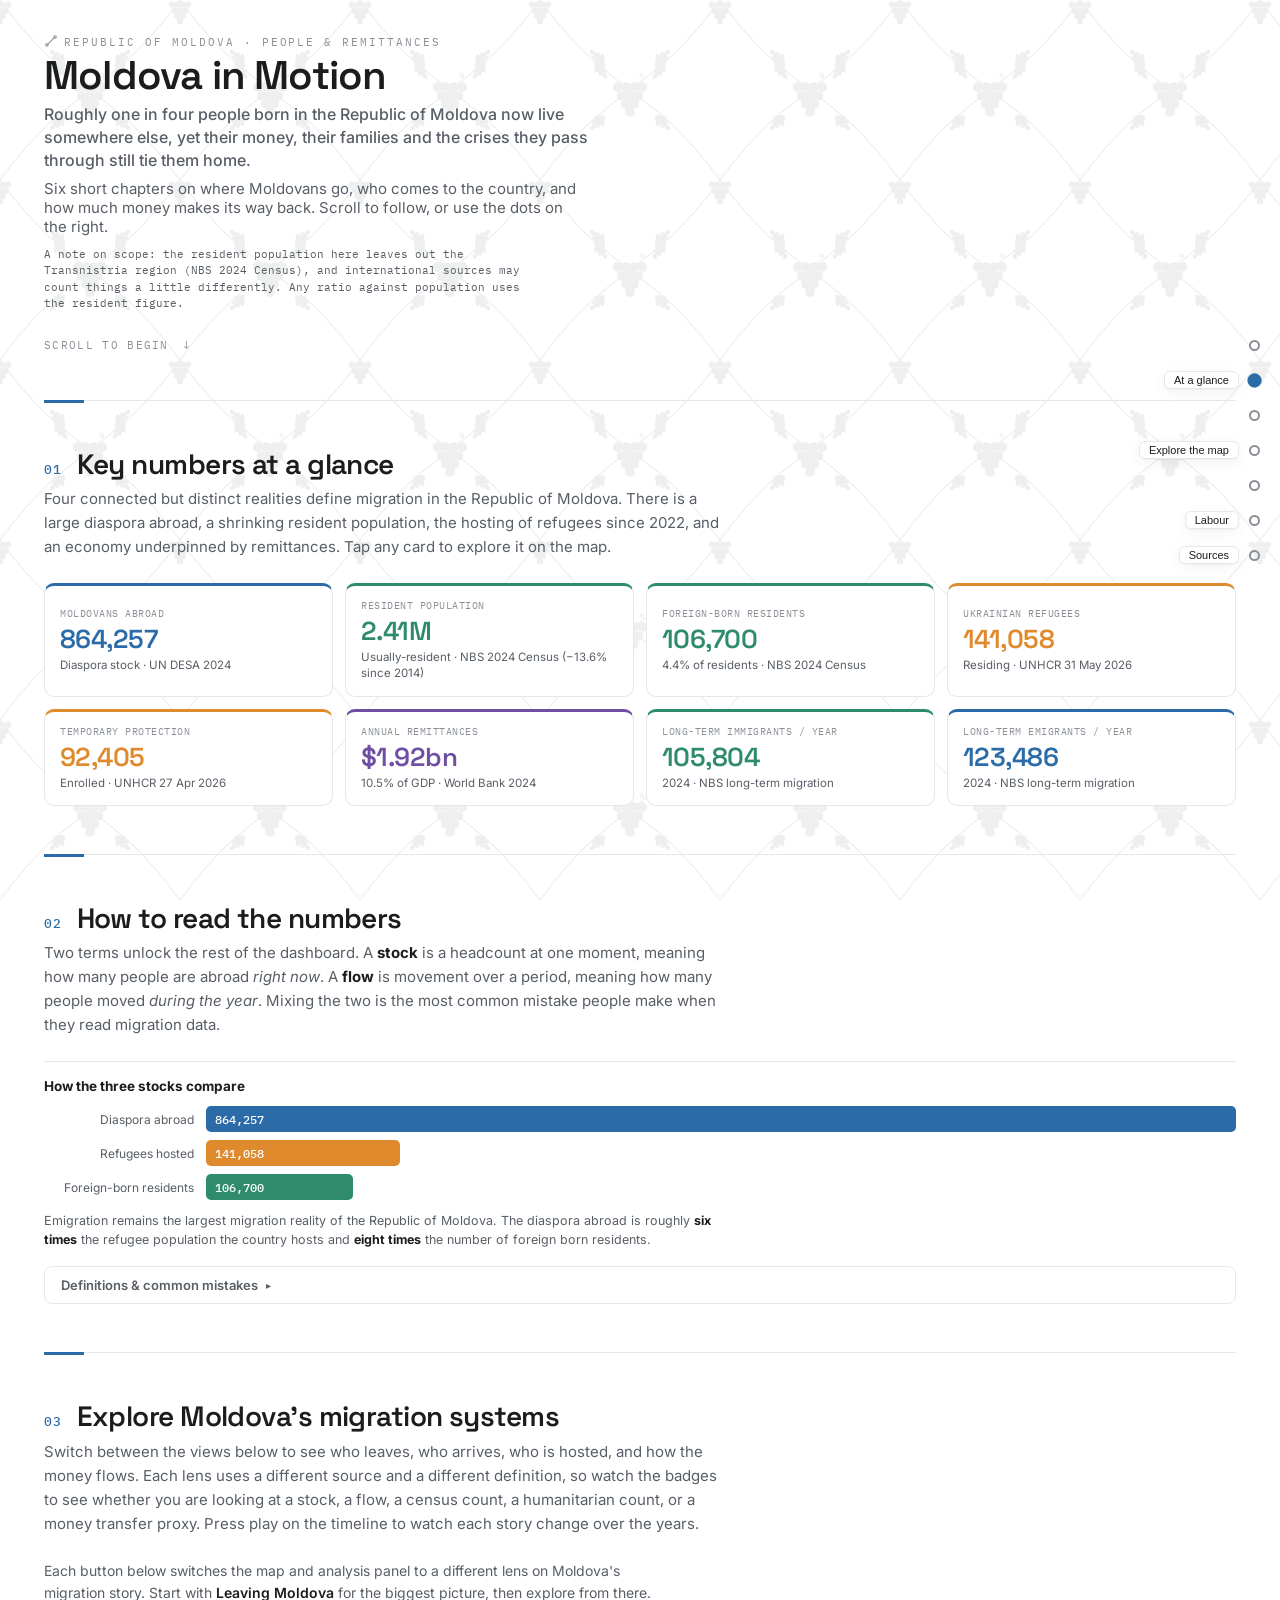
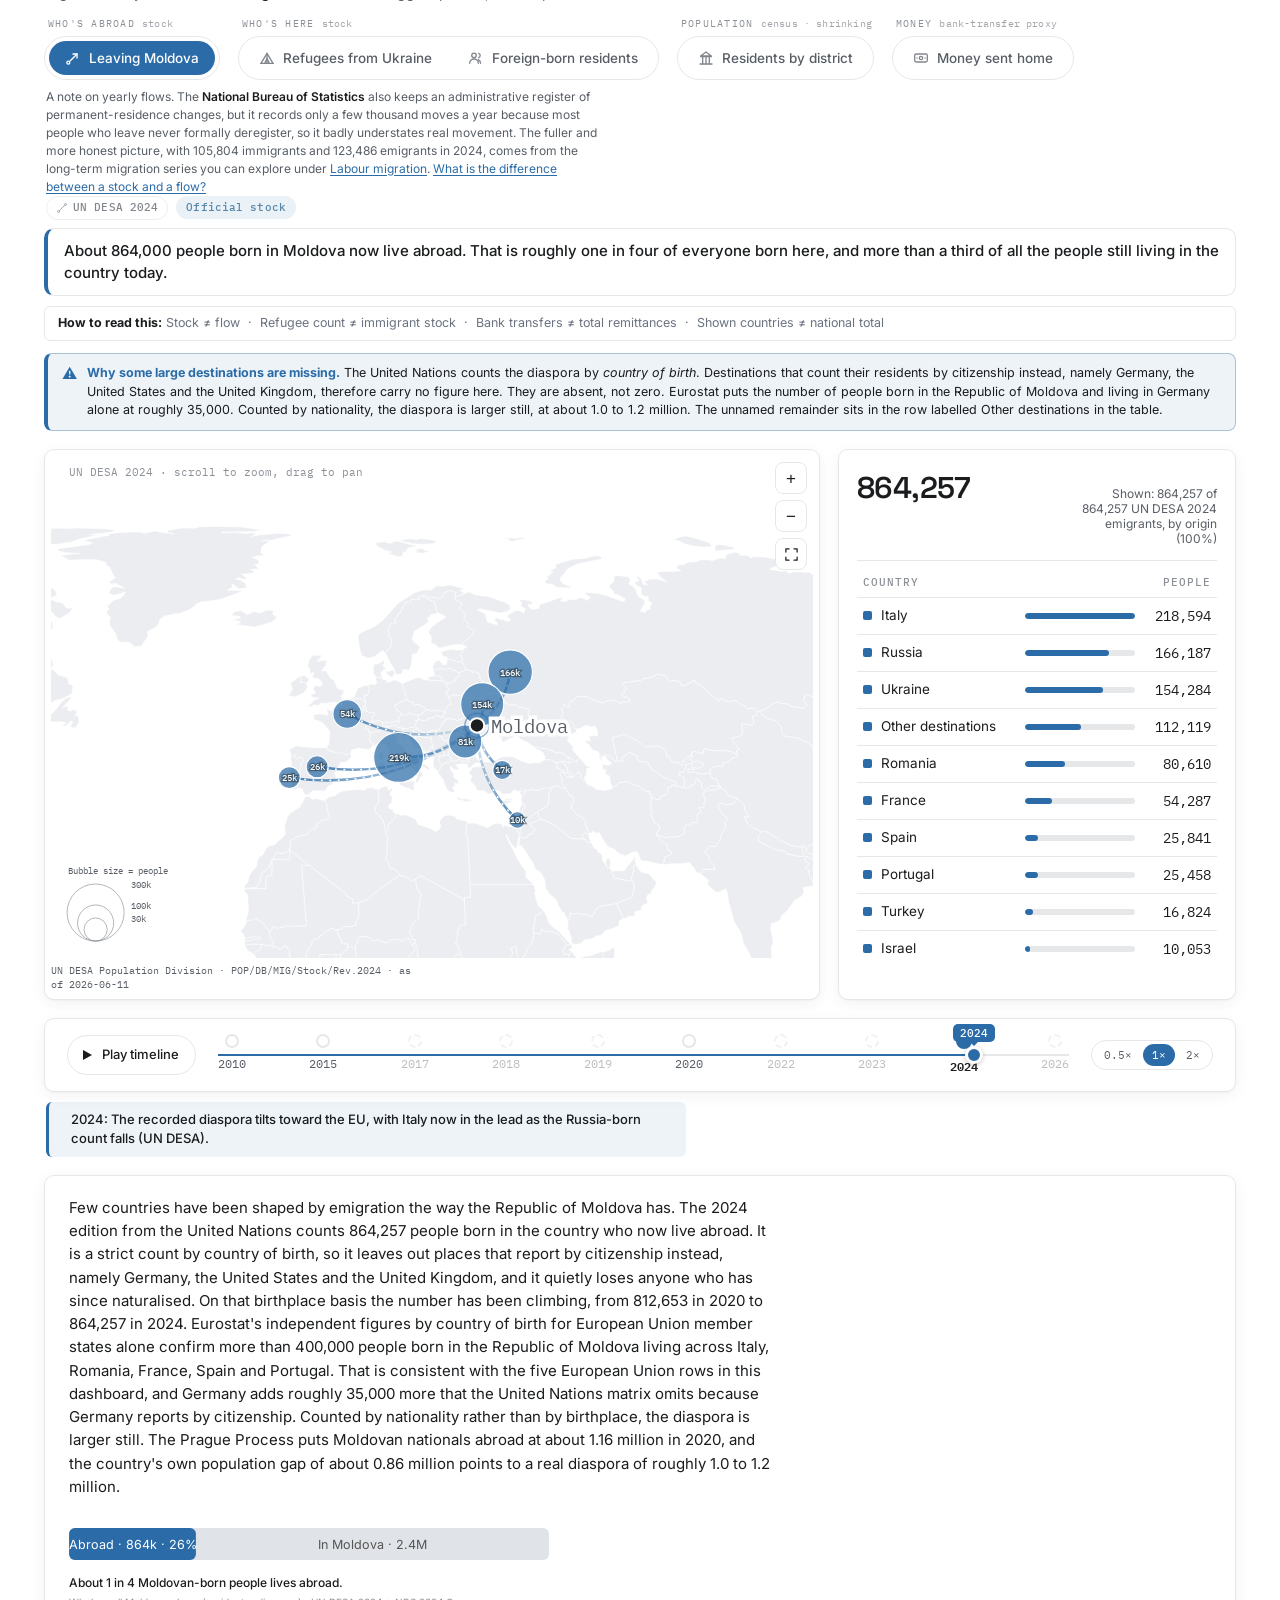
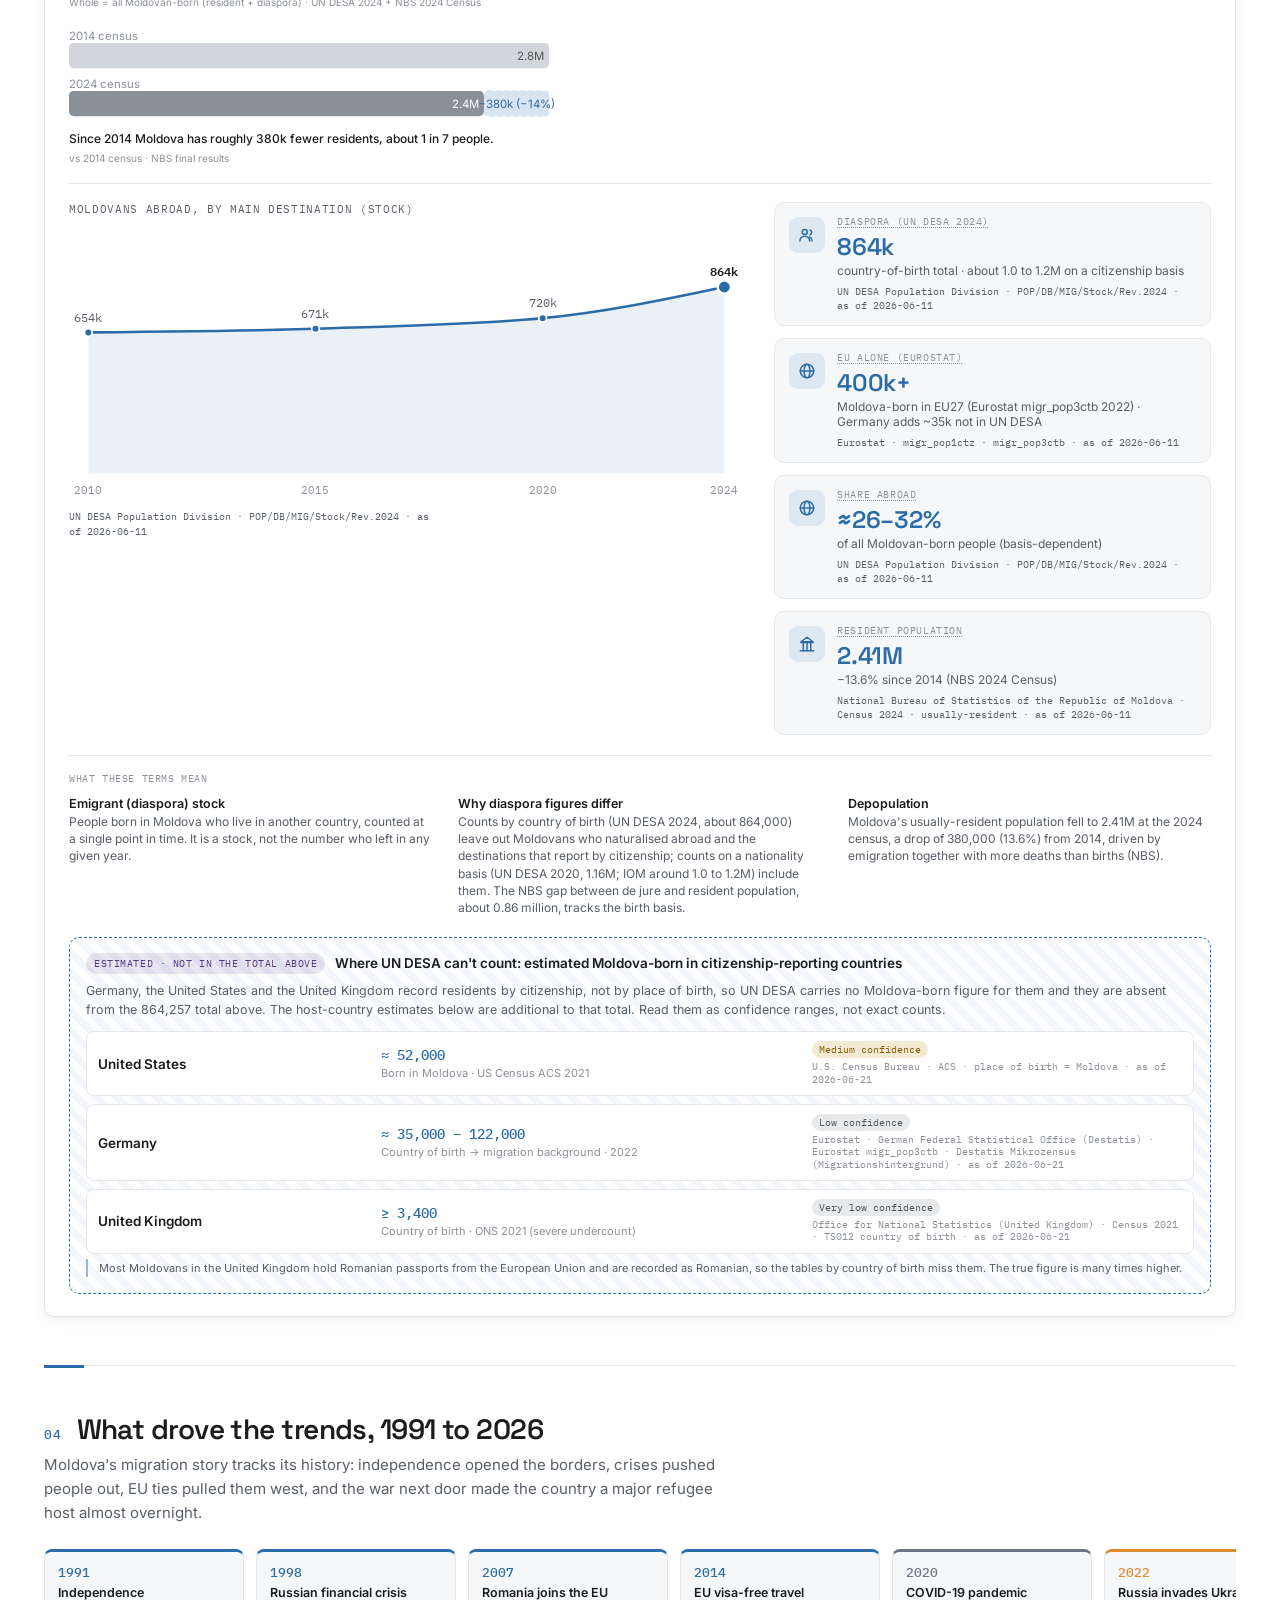
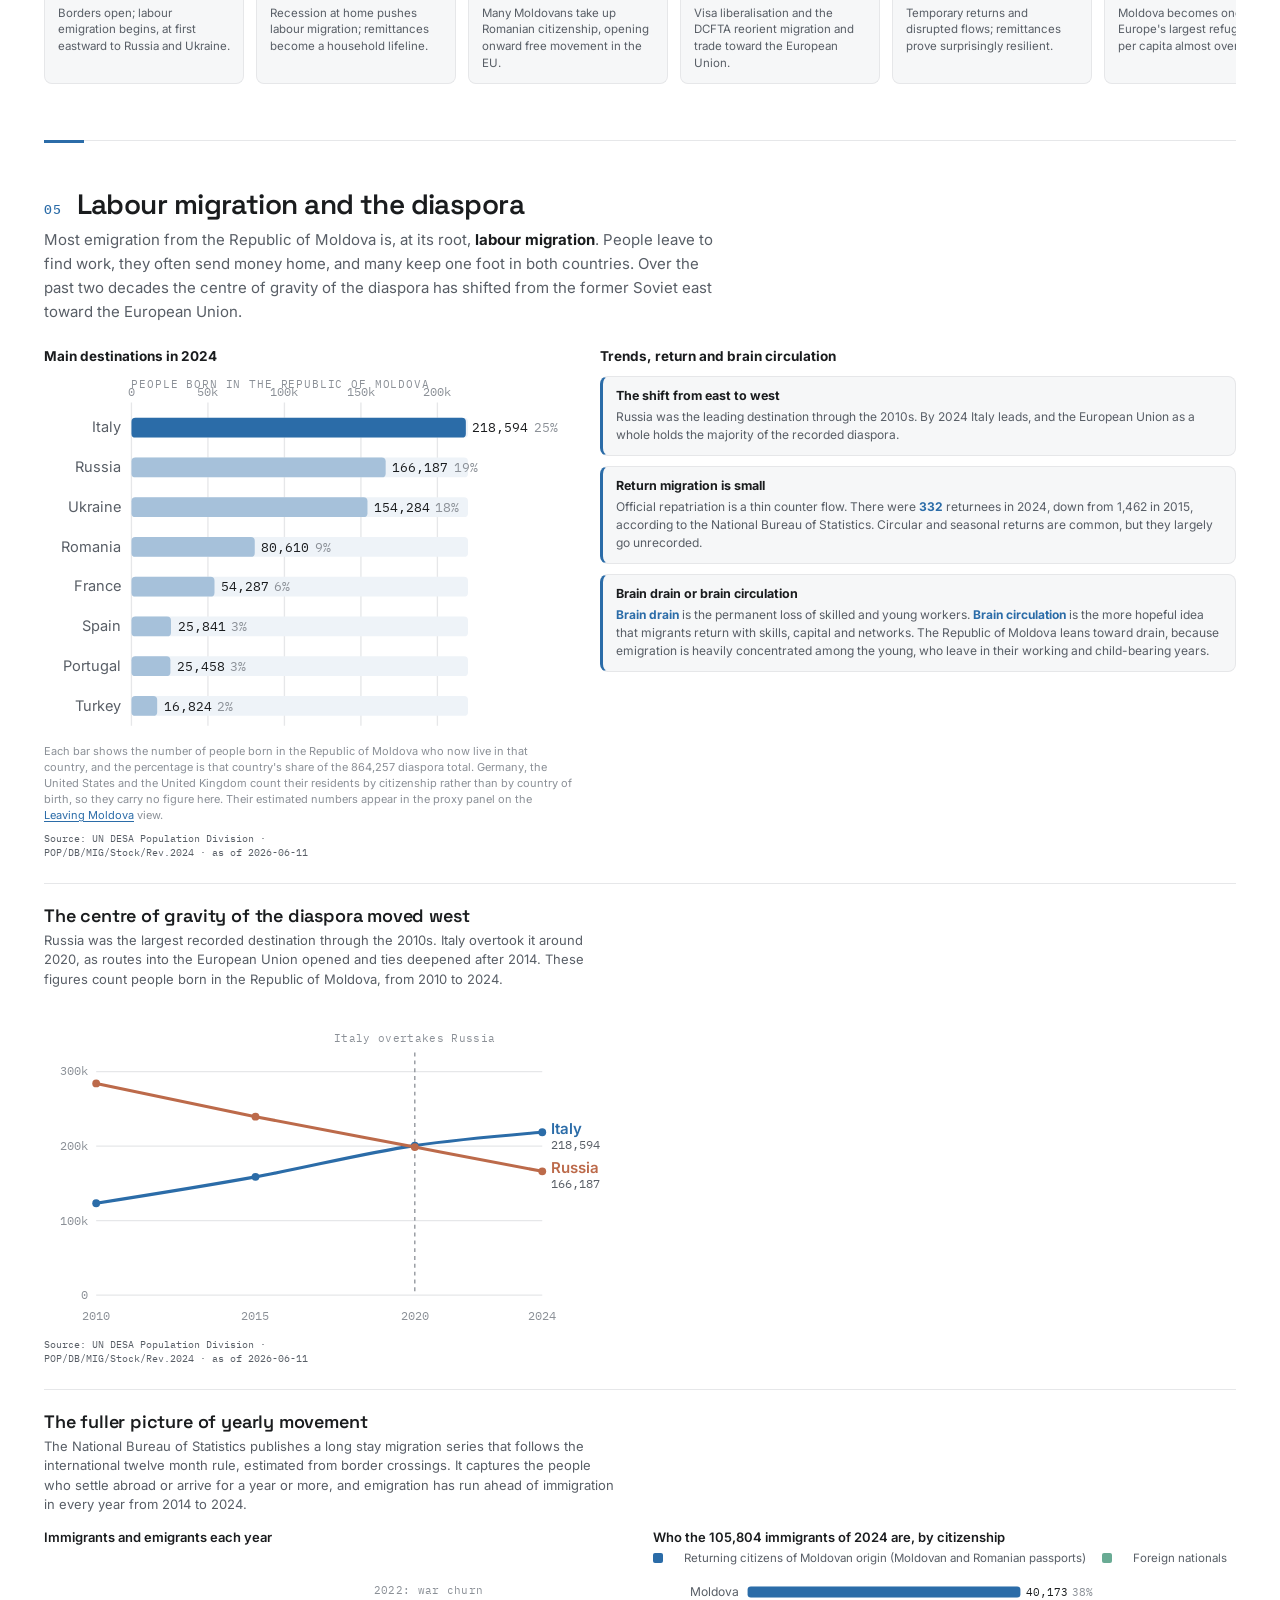
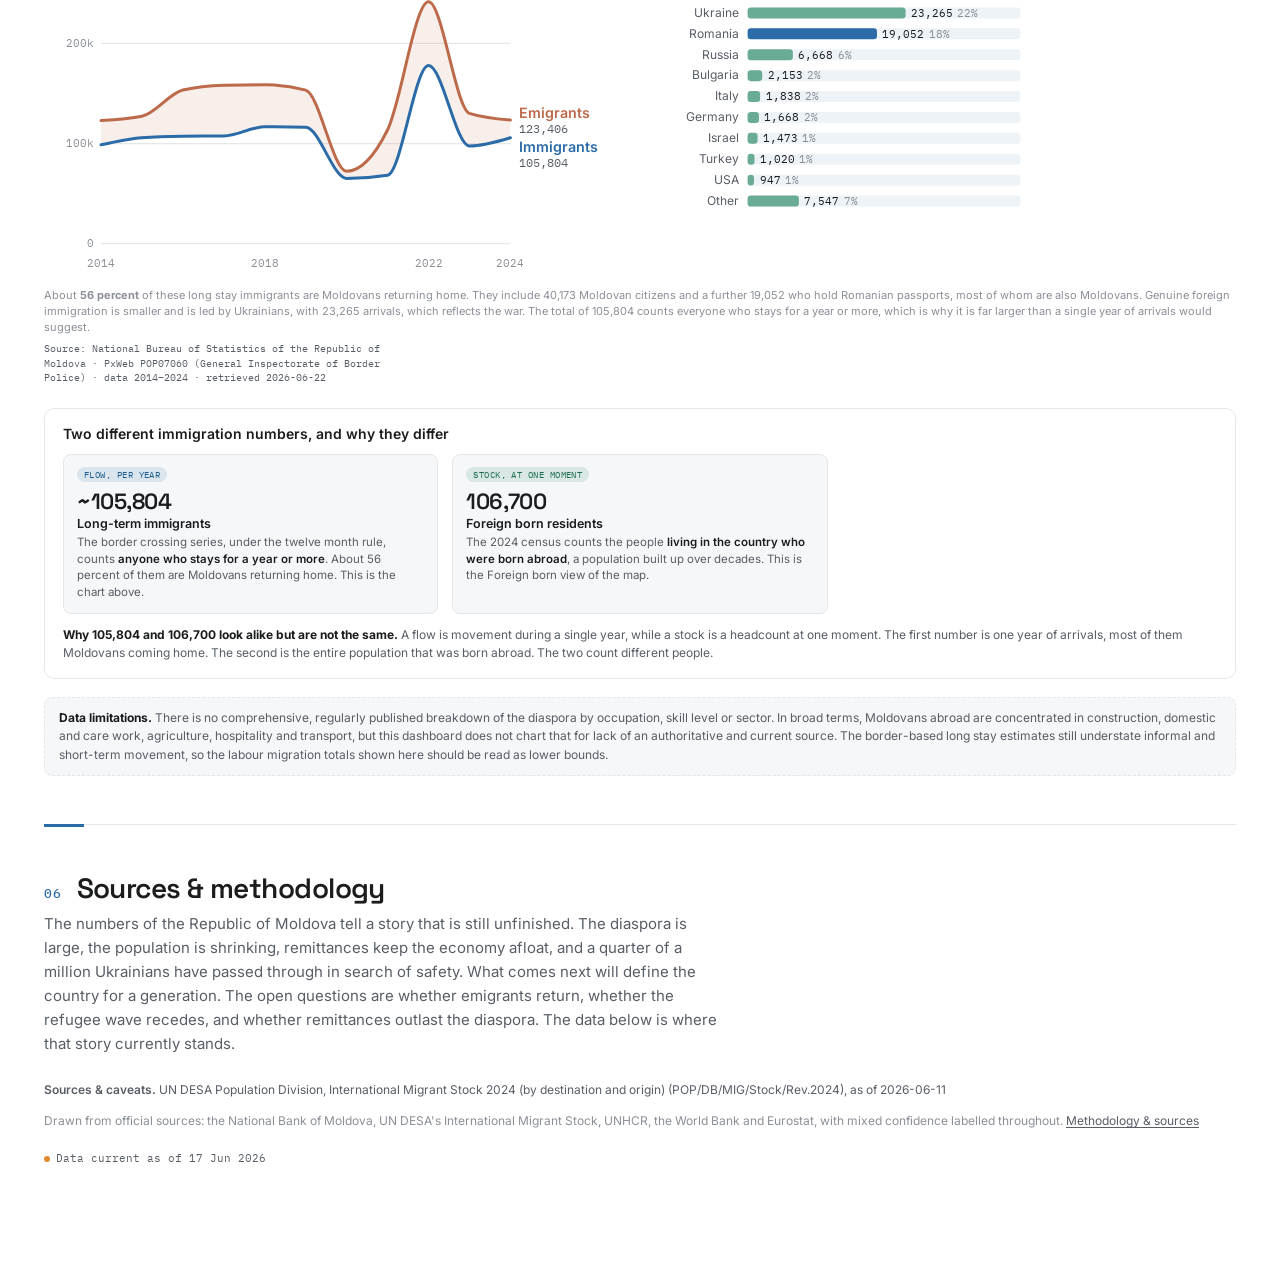
==== index.html @ 9c8f364e "Enlarge grapevine covor grape clusters further Bump berry size and spacing so the grape bunches read" ====
<!DOCTYPE html>
<html lang="en">
<head>
  <meta charset="UTF-8" />
  <meta name="viewport" content="width=device-width, initial-scale=1.0" />
  <title>Moldova in Motion: migration and remittances</title>

  <!-- Open Graph / LinkedIn preview -->
  <meta property="og:type"        content="website" />
  <meta property="og:title"       content="Moldova in Motion: migration and remittances" />
  <meta property="og:description" content="One in four people born in Moldova now live abroad. Six short data chapters on where Moldovans go, who arrives, and how much money flows back home." />
  <meta property="og:url"         content="https://esaritas.github.io/-moldova-migration-dashboard/" />
  <meta property="og:image"       content="https://esaritas.github.io/-moldova-migration-dashboard/og-preview.png" />
  <meta property="og:image:width"  content="1200" />
  <meta property="og:image:height" content="630" />
  <meta name="twitter:card"       content="summary_large_image" />

  <!-- Fonts (degrade gracefully to system fonts if offline) -->
  <link rel="preconnect" href="https://fonts.googleapis.com" />
  <link rel="preconnect" href="https://fonts.gstatic.com" crossorigin />
  <link href="https://fonts.googleapis.com/css2?family=Space+Grotesk:wght@400;500;600&family=Inter:wght@400;500;600&family=IBM+Plex+Mono:wght@400;500&display=swap" rel="stylesheet" />

  <link rel="stylesheet" href="styles.css?v=20260623k" />
</head>
<body>

  <!-- Moldovan carpet (covor / scoarta) motif used as a faint, seamless
       background watermark. A grapevine design, a nod to Moldova's old wine
       country: hanging grape clusters (struguri), lobed vine leaves and curling
       tendrils on a vine lattice. A central cluster sits among leaves, joined by
       curving stems to clusters at the tile corners, so the vine repeats cleanly. -->
  <svg width="0" height="0" style="position:absolute" aria-hidden="true" focusable="false">
    <defs>
      <!-- a bunch of grapes, hanging from the stem point at the origin -->
      <g id="cv-grapes" fill="currentColor" stroke="none">
        <circle cx="-12.4" cy="7"  r="4.8"/><circle cx="-4.1" cy="7"  r="4.8"/>
        <circle cx="4.1"   cy="7"  r="4.8"/><circle cx="12.4"  cy="7"  r="4.8"/>
        <circle cx="-8.3"  cy="16" r="4.8"/><circle cx="0"     cy="16" r="4.8"/>
        <circle cx="8.3"   cy="16" r="4.8"/>
        <circle cx="-4.1"  cy="24" r="4.8"/><circle cx="4.1"   cy="24" r="4.8"/>
        <circle cx="0"     cy="32" r="4.8"/>
      </g>
      <!-- a lobed, serrated grape leaf, tip pointing up, base at the origin -->
      <path id="cv-vleaf" fill="currentColor" stroke="none"
            d="M0 0 L2.5 -3 L1.5 -6 L5 -7 L3.5 -11 L7 -12 L4.5 -16 L2 -19 L0 -21
               L-2 -19 L-4.5 -16 L-7 -12 L-3.5 -11 L-5 -7 L-1.5 -6 L-2.5 -3 Z"/>
      <!-- a small curling tendril (carcel) -->
      <path id="cv-tendril" fill="none" stroke="currentColor" stroke-width="1.1"
            stroke-linecap="round" d="M0 0 C 4 -1 5 3 1.8 3.4 C -0.6 3.7 -0.4 1 1.4 1"/>
      <pattern id="covor" width="180" height="180" patternUnits="userSpaceOnUse">
        <!-- vine stems linking the central cluster to the corner clusters -->
        <g fill="none" stroke="currentColor" stroke-width="1.2" stroke-linecap="round">
          <path d="M90 90 C 64 70 38 52 0 0   M90 90 C 116 70 142 52 180 0
                   M90 90 C 64 110 38 128 0 180   M90 90 C 116 110 142 128 180 180"/>
        </g>
        <!-- vine leaves along the four stems (kept inside the tile) -->
        <use href="#cv-vleaf" transform="translate(50 50) rotate(135)"/>
        <use href="#cv-vleaf" transform="translate(130 50) rotate(225)"/>
        <use href="#cv-vleaf" transform="translate(50 130) rotate(45)"/>
        <use href="#cv-vleaf" transform="translate(130 130) rotate(315)"/>
        <!-- central cluster flanked by two leaves, with a tendril -->
        <use href="#cv-vleaf" transform="translate(67 79) rotate(-34)"/>
        <use href="#cv-vleaf" transform="translate(113 79) rotate(34)"/>
        <use href="#cv-tendril" transform="translate(100 74)"/>
        <use href="#cv-grapes" transform="translate(90 80)"/>
        <!-- grape clusters at the corners (reconstructed across four tiles) -->
        <use href="#cv-grapes" transform="translate(0 0) scale(0.66)"/>
        <use href="#cv-grapes" transform="translate(180 0) scale(0.66)"/>
        <use href="#cv-grapes" transform="translate(0 180) scale(0.66)"/>
        <use href="#cv-grapes" transform="translate(180 180) scale(0.66)"/>
      </pattern>
    </defs>
  </svg>

  <!-- Faint full-page Moldovan-carpet watermark behind all content. -->
  <div class="bg-watermark" aria-hidden="true">
    <svg width="100%" height="100%" preserveAspectRatio="xMidYMid slice" focusable="false">
      <rect width="100%" height="100%" fill="url(#covor)"/>
    </svg>
  </div>

  <!-- Scroll progress + chapter navigation (built/driven by app.js) -->
  <div class="story-progress" aria-hidden="true"><span id="storyProgressBar"></span></div>
  <nav class="story-nav" id="storyNav" aria-label="Jump to a chapter"><!-- built by app.js --></nav>

  <div class="wrap">

    <!-- ===================== INTRO ===================== -->
    <section class="chapter chapter-intro-sec" id="ch-intro" data-nav="Intro">
      <header class="hero reveal">
        <p class="eyebrow"><span class="eyebrow-ico"></span>Republic of Moldova &middot; people &amp; remittances</p>
        <h1>Moldova in Motion</h1>
        <p class="story-subhead">Roughly one in four people born in the Republic of Moldova now live somewhere else, yet their money, their families and the crises they pass through still tie them home.</p>
        <p class="lede">Six short chapters on where Moldovans go, who comes to the country, and how much money makes its way back. Scroll to follow, or use the dots on the right.</p>
        <p class="scope-note" id="scopeNote"></p>
      </header>

      <p class="scroll-cue reveal" aria-hidden="true">Scroll to begin <span class="scroll-cue-arrow">&darr;</span></p>
    </section>

    <!-- ===================== 01 · AT A GLANCE ===================== -->
    <section class="chapter" id="ch-glance" data-nav="At a glance">
      <div class="chapter-head reveal">
        <span class="chapter-num">01</span>
        <h2 class="chapter-title">Key numbers at a glance</h2>
      </div>
      <p class="chapter-intro reveal">Four connected but distinct realities define migration in the Republic of Moldova. There is a large diaspora abroad, a shrinking resident population, the hosting of refugees since 2022, and an economy underpinned by remittances. Tap any card to explore it on the map.</p>
      <div class="glance-grid reveal" id="glanceGrid"><!-- built by app.js --></div>
    </section>

    <!-- ===================== 02 · HOW TO READ THE NUMBERS ===================== -->
    <section class="chapter" id="ch-concepts" data-nav="Concepts">
      <div class="chapter-head reveal">
        <span class="chapter-num">02</span>
        <h2 class="chapter-title">How to read the numbers</h2>
      </div>
      <p class="chapter-intro reveal">Two terms unlock the rest of the dashboard. A <strong>stock</strong> is a headcount at one moment, meaning how many people are abroad <em>right now</em>. A <strong>flow</strong> is movement over a period, meaning how many people moved <em>during the year</em>. Mixing the two is the most common mistake people make when they read migration data.</p>

      <!-- Scale bar always visible — gives immediate orientation -->
      <div class="scale-compare reveal">
        <h3 class="scale-title">How the three stocks compare</h3>
        <div class="scale-row"><span class="scale-lbl">Diaspora abroad</span><div class="scale-bar c-blue" style="width:100%"><span>864,257</span></div></div>
        <div class="scale-row"><span class="scale-lbl">Refugees hosted</span><div class="scale-bar c-orange" style="width:16.3%"><span>141,058</span></div></div>
        <div class="scale-row"><span class="scale-lbl">Foreign-born residents</span><div class="scale-bar c-green" style="width:12.3%"><span>106,700</span></div></div>
        <p class="scale-insight">Emigration remains the largest migration reality of the Republic of Moldova. The diaspora abroad is roughly <strong>six times</strong> the refugee population the country hosts and <strong>eight times</strong> the number of foreign born residents.</p>
      </div>

      <!-- Detail expandable for readers who want the full definitions -->
      <details class="concepts-detail reveal">
        <summary>Definitions &amp; common mistakes <span class="detail-caret">▸</span></summary>
        <div class="concept-grid">
          <div class="concept-card c-blue">
            <span class="concept-ico" data-ico="users"></span>
            <h3>Diaspora stock</h3>
            <p>People <em>born in the Republic of Moldova</em> who now live abroad, counted at one moment. The figure is <strong>864,257</strong>, from the United Nations in 2024. It has built up over decades and is not a single year's departures.</p>
          </div>
          <div class="concept-card c-green">
            <span class="concept-ico" data-ico="globe"></span>
            <h3>Foreign-born residents</h3>
            <p>People <em>living in the Republic of Moldova</em> who were born elsewhere. The figure is <strong>106,700</strong> at the 2024 census, or 4.4 percent of residents. This is a residence stock, and most of them hold Moldovan citizenship.</p>
          </div>
          <div class="concept-card c-orange">
            <span class="concept-ico" data-ico="tent"></span>
            <h3>Refugees hosted</h3>
            <p>People who <em>fled to the Republic of Moldova</em> and are protected here. The figure is <strong>141,058</strong> Ukrainians, recorded by UNHCR in May 2026. This is a humanitarian count, and it is not the same as the foreign born residents.</p>
          </div>
          <div class="concept-card c-grey">
            <span class="concept-ico" data-ico="route"></span>
            <h3>Yearly flows</h3>
            <p>People who <em>move during a single year</em>. In 2024 the National Bureau of Statistics recorded about 105,800 long stay arrivals and 123,400 departures under the international twelve month rule. This is a flow, not a stock, and you can explore it under Labour migration.</p>
          </div>
        </div>
        <div class="concept-egs">
          <p class="concept-eg"><span class="eg-tag">Read it right</span> 864,000 people born in the Republic of Moldova and living abroad does <strong>not</strong> mean that 864,000 emigrated this year. It is a lifetime stock that has accumulated over decades.</p>
          <p class="concept-eg"><span class="eg-tag">Read it right</span> The 141,000 refugees in the Republic of Moldova are <strong>not</strong> the same as the foreign born residents in the census. They use different definitions and different sources, and they count different people.</p>
        </div>
      </details>
    </section>

    <!-- ===================== 03 · EXPLORE THE DATA ===================== -->
    <section class="chapter" id="ch-explore" data-nav="Explore the map">
      <div class="chapter-head reveal">
        <span class="chapter-num">03</span>
        <h2 class="chapter-title">Explore Moldova's migration systems</h2>
      </div>
      <p class="chapter-intro reveal">Switch between the views below to see who leaves, who arrives, who is hosted, and how the money flows. Each lens uses a different source and a different definition, so watch the badges to see whether you are looking at a stock, a flow, a census count, a humanitarian count, or a money transfer proxy. Press play on the timeline to watch each story change over the years.</p>

      <!-- Grouped segmented control: taxonomy lives in the grouping + one quiet
           label per group, not in per-button badges. The administrative NBS
           register sits in its own dashed group to signal lower confidence. -->
      <p class="modes-intro reveal">Each button below switches the map and analysis panel to a different lens on Moldova's migration story. Start with <strong>Leaving Moldova</strong> for the biggest picture, then explore from there.</p>
      <div class="modes reveal" role="group" aria-label="Choose what to show">
        <div class="mode-group">
          <span class="mode-group-label">Who's abroad <span class="kind">stock</span></span>
          <div class="mode-pill">
            <button class="mode-btn" data-mode="emigration" aria-pressed="true"><span class="ico"></span>Leaving Moldova</button>
          </div>
        </div>
        <div class="mode-group">
          <span class="mode-group-label">Who's here <span class="kind">stock</span></span>
          <div class="mode-pill">
            <button class="mode-btn" data-mode="immigration" aria-pressed="false"><span class="ico"></span>Refugees from Ukraine</button>
            <button class="mode-btn" data-mode="immigration_census" aria-pressed="false"><span class="ico"></span>Foreign-born residents</button>
          </div>
        </div>
        <div class="mode-group">
          <span class="mode-group-label">Population <span class="kind">census · shrinking</span></span>
          <div class="mode-pill">
            <button class="mode-btn" data-mode="population" aria-pressed="false"><span class="ico"></span>Residents by district</button>
          </div>
        </div>
        <div class="mode-group">
          <span class="mode-group-label">Money <span class="kind">bank-transfer proxy</span></span>
          <div class="mode-pill">
            <button class="mode-btn" data-mode="remittances" aria-pressed="false"><span class="ico"></span>Money sent home</button>
          </div>
        </div>
      </div>
      <p class="modes-note">A note on yearly flows. The <strong>National Bureau of Statistics</strong> also keeps an administrative register of permanent-residence changes, but it records only a few thousand moves a year because most people who leave never formally deregister, so it badly understates real movement. The fuller and more honest picture, with 105,804 immigrants and 123,486 emigrants in 2024, comes from the long-term migration series you can explore under <a href="#ch-labour" class="jit-link">Labour migration</a>. <a href="#ch-concepts" class="jit-link">What is the difference between a stock and a flow?</a></p>

      <!-- Source/date + confidence badges for the active mode (built by app.js).
           Makes the vintage and reliability of each lens visible at point of use. -->
      <div class="mode-badges" id="modeBadges" aria-live="polite"></div>

      <!-- Key-takeaway card: one sentence per mode, rendered by app.js -->
      <div class="takeaway-card" id="takeawayCard" aria-live="polite"></div>

      <!-- Definitions strip: one-line orientation for all audiences -->
      <div class="howto-strip" role="note" aria-label="How to read this dashboard">
        <strong>How to read this:</strong>
        Stock &ne; flow &nbsp;&middot;&nbsp; Refugee count &ne; immigrant stock &nbsp;&middot;&nbsp; Bank transfers &ne; total remittances &nbsp;&middot;&nbsp; Shown countries &ne; national total
      </div>

      <!-- Mode-specific interpretation warning (e.g. remittances: the per-country
           split is a historical 2020 breakdown, not the current geography). -->
      <div class="mode-warning" id="modeWarning" hidden></div>

      <!-- Map + table side by side -->
      <div class="panel reveal">
        <div class="card map-card">
          <svg id="map" role="img" aria-label="Map of migration flows"></svg>
          <div class="zoom-ctrls">
            <button class="zoom-btn" id="zoomIn" aria-label="Zoom in" title="Zoom in">+</button>
            <button class="zoom-btn" id="zoomOut" aria-label="Zoom out" title="Zoom out">&minus;</button>
            <button class="zoom-btn" id="zoomReset" aria-label="Reset to world view" title="Reset view">&#8862;</button>
          </div>
          <div class="map-caption" id="mapCaption"></div>
          <div class="src-caption" id="mapSource"></div>
        </div>

        <div class="card table-card">
          <div class="total">
            <span class="big" id="totalValue">—</span>
            <span class="label" id="totalLabel"></span>
          </div>
          <div class="table-scroll">
          <table>
            <thead>
              <tr>
                <th>Country</th>
                <th class="c-bar-cell"></th>
                <th class="num" id="valueHead">People</th>
              </tr>
            </thead>
            <tbody id="tableBody"></tbody>
          </table>
          </div>
        </div>
      </div>

      <!-- Timeline: a genuine scrubber — draggable handle, live year readout,
           arrow-key support, and a speed control; any manual move pauses play. -->
      <div class="card timeline-card">
        <button class="play" id="playBtn" aria-label="Play through years" title="Play">
          <svg width="14" height="14" viewBox="0 0 14 14" id="playIcon"><path d="M3 2 L12 7 L3 12 Z" fill="currentColor"/></svg>
          <span class="play-label">Play timeline</span>
        </button>
        <div class="track" id="track" role="slider" tabindex="0"
             aria-label="Year" aria-valuemin="0" aria-valuemax="0" aria-valuenow="0" aria-valuetext="">
          <div class="track-line"></div>
          <div class="track-fill" id="trackFill"></div>
          <div class="stops" id="stops"></div>
          <div class="track-handle" id="trackHandle" aria-hidden="true">
            <span class="handle-readout" id="handleReadout"></span>
          </div>
        </div>
        <div class="speed-ctrl" role="group" aria-label="Playback speed">
          <button type="button" class="speed-btn" data-speed="0.5">0.5&times;</button>
          <button type="button" class="speed-btn is-on" data-speed="1">1&times;</button>
          <button type="button" class="speed-btn" data-speed="2">2&times;</button>
        </div>
      </div>
      <p class="timeline-note" id="timelineNote" aria-live="polite" hidden></p>

      <!-- Economics: mode-aware analysis with world benchmarks -->
      <div class="card context-card reveal">
        <p class="context-headline" id="contextHeadline"></p>
        <p class="ctx-panel-note src-caption" id="ctxPanelNote" hidden></p>
        <!-- Part-to-whole comparison strip: shows the proportion, not just the stat -->
        <div id="partWholeViz" class="part-whole-strip" hidden></div>
        <div class="context-body">
          <div class="context-chart">
            <div class="ctx-chart-title" id="ctxChartTitle"></div>
            <svg id="ctxChart" role="img"></svg>
            <div class="src-caption" id="ctxSource"></div>
          </div>
          <div class="context-stats" id="ctxStats"></div>
        </div>
        <!-- Plain-language glossary for the terms used on this view, surfaced on
             the page (built from DATA.glossary by app.js) so readers don't have to
             hover the cards or open the methodology modal. -->
        <div class="ctx-defs" id="ctxDefs" hidden></div>
        <!-- Diaspora "zero-data" proxy: estimated Moldova-born in citizenship-
             reporting countries (DE/UK/US), additional to UN DESA's total.
             Built by app.js for the emigration view only. -->
        <div class="proxy-card" id="diasporaProxy" hidden></div>
        <!-- Census detail for the Foreign-born view: citizenship split, age and
             sex pyramid, and the reasons foreign citizens give for staying. -->
        <div class="census-card" id="censusDetail" hidden></div>
        <!-- Internal migration between development regions (Population view). -->
        <div class="census-card" id="internalMig" hidden></div>
      </div>
    </section>

    <!-- ===================== 04 · WHAT DROVE THE TRENDS ===================== -->
    <section class="chapter" id="ch-drivers" data-nav="Timeline">
      <div class="chapter-head reveal">
        <span class="chapter-num">04</span>
        <h2 class="chapter-title">What drove the trends, 1991 to 2026</h2>
      </div>
      <p class="chapter-intro reveal">Moldova's migration story tracks its history: independence opened the borders, crises pushed people out, EU ties pulled them west, and the war next door made the country a major refugee host almost overnight.</p>
      <div class="milestone-strip reveal" id="milestoneStrip"><!-- built by app.js --></div>
    </section>

    <!-- ===================== 05 · LABOUR MIGRATION ===================== -->
    <section class="chapter" id="ch-labour" data-nav="Labour">
      <div class="chapter-head reveal">
        <span class="chapter-num">05</span>
        <h2 class="chapter-title">Labour migration and the diaspora</h2>
      </div>
      <p class="chapter-intro reveal">Most emigration from the Republic of Moldova is, at its root, <strong>labour migration</strong>. People leave to find work, they often send money home, and many keep one foot in both countries. Over the past two decades the centre of gravity of the diaspora has shifted from the former Soviet east toward the European Union.</p>
      <div class="labour-body reveal">
        <div class="labour-grid">
          <div class="labour-col">
            <h3>Main destinations in 2024</h3>
            <div id="labourDest"><!-- bar chart built from UN DESA 2024 by app.js --></div>
            <p class="labour-note">Each bar shows the number of people born in the Republic of Moldova who now live in that country, and the percentage is that country's share of the 864,257 diaspora total. Germany, the United States and the United Kingdom count their residents by citizenship rather than by country of birth, so they carry no figure here. Their estimated numbers appear in the proxy panel on the <a href="#mode=emigration&amp;year=2024" class="jit-link">Leaving Moldova</a> view.</p>
            <div class="src-caption" id="labourSrc"></div>
          </div>
          <div class="labour-col">
            <h3>Trends, return and brain circulation</h3>
            <div class="labour-cards">
              <div class="labour-card">
                <h4>The shift from east to west</h4>
                <p>Russia was the leading destination through the 2010s. By 2024 Italy leads, and the European Union as a whole holds the majority of the recorded diaspora.</p>
              </div>
              <div class="labour-card">
                <h4>Return migration is small</h4>
                <p>Official repatriation is a thin counter flow. There were <strong>332</strong> returnees in 2024, down from 1,462 in 2015, according to the National Bureau of Statistics. Circular and seasonal returns are common, but they largely go unrecorded.</p>
              </div>
              <div class="labour-card">
                <h4>Brain drain or brain circulation</h4>
                <p><strong>Brain drain</strong> is the permanent loss of skilled and young workers. <strong>Brain circulation</strong> is the more hopeful idea that migrants return with skills, capital and networks. The Republic of Moldova leans toward drain, because emigration is heavily concentrated among the young, who leave in their working and child-bearing years.</p>
              </div>
            </div>
          </div>
        </div>
        <!-- Italy vs Russia crossover over time (built by app.js) -->
        <div class="ewshift">
          <h3 class="ewshift-title">The centre of gravity of the diaspora moved west</h3>
          <p class="ewshift-sub">Russia was the largest recorded destination through the 2010s. Italy overtook it around 2020, as routes into the European Union opened and ties deepened after 2014. These figures count people born in the Republic of Moldova, from 2010 to 2024.</p>
          <div id="ewChart"><!-- two-line chart built by app.js --></div>
          <div class="src-caption" id="ewSrc"></div>
        </div>
        <!-- Long-term migration: the bigger official flow series (NBS POP07060) -->
        <div class="ewshift">
          <h3 class="ewshift-title">The fuller picture of yearly movement</h3>
          <p class="ewshift-sub">The National Bureau of Statistics publishes a long stay migration series that follows the international twelve month rule, estimated from border crossings. It captures the people who settle abroad or arrive for a year or more, and emigration has run ahead of immigration in every year from 2014 to 2024.</p>
          <div class="ltmig-grid">
            <div class="ltmig-col">
              <h4 class="ltmig-subh">Immigrants and emigrants each year</h4>
              <div id="ltmigChart"><!-- immigrants vs emigrants, built by app.js --></div>
            </div>
            <div class="ltmig-col">
              <h4 class="ltmig-subh">Who the 105,804 immigrants of 2024 are, by citizenship</h4>
              <p class="ltmig-legend">
                <span class="ltmig-key ltmig-key-return"></span>Returning citizens of Moldovan origin (Moldovan and Romanian passports)
                <span class="ltmig-key ltmig-key-foreign"></span>Foreign nationals
              </p>
              <div id="ltmigBreakdown"><!-- immigrants by citizenship, built by app.js --></div>
            </div>
          </div>
          <p class="labour-note" id="ltmigNote"></p>
          <div class="src-caption" id="ltmigSrc"></div>
        </div>
        <!-- Disambiguation: three different "immigration" numbers users conflate -->
        <div class="measures-box">
          <h4 class="measures-title">Two different immigration numbers, and why they differ</h4>
          <div class="measures-grid">
            <div class="measure">
              <span class="measure-tag tag-flow">Flow, per year</span>
              <span class="measure-num">~105,804</span>
              <span class="measure-name">Long-term immigrants</span>
              <span class="measure-desc">The border crossing series, under the twelve month rule, counts <strong>anyone who stays for a year or more</strong>. About 56 percent of them are Moldovans returning home. This is the chart above.</span>
            </div>
            <div class="measure">
              <span class="measure-tag tag-stock">Stock, at one moment</span>
              <span class="measure-num">106,700</span>
              <span class="measure-name">Foreign born residents</span>
              <span class="measure-desc">The 2024 census counts the people <strong>living in the country who were born abroad</strong>, a population built up over decades. This is the Foreign born view of the map.</span>
            </div>
          </div>
          <p class="measures-foot"><strong>Why 105,804 and 106,700 look alike but are not the same.</strong> A flow is movement during a single year, while a stock is a headcount at one moment. The first number is one year of arrivals, most of them Moldovans coming home. The second is the entire population that was born abroad. The two count different people.</p>
        </div>
        <div class="labour-limits">
          <strong>Data limitations.</strong> There is no comprehensive, regularly published breakdown of the diaspora by occupation, skill level or sector. In broad terms, Moldovans abroad are concentrated in construction, domestic and care work, agriculture, hospitality and transport, but this dashboard does not chart that for lack of an authoritative and current source. The border-based long stay estimates still understate informal and short-term movement, so the labour migration totals shown here should be read as lower bounds.
        </div>
      </div>
    </section>

    <!-- ===================== 06 · SOURCES & METHODOLOGY ===================== -->
    <section class="chapter" id="ch-sources" data-nav="Sources">
      <div class="chapter-head reveal">
        <span class="chapter-num">06</span>
        <h2 class="chapter-title">Sources &amp; methodology</h2>
      </div>
      <p class="chapter-intro reveal">The numbers of the Republic of Moldova tell a story that is still unfinished. The diaspora is large, the population is shrinking, remittances keep the economy afloat, and a quarter of a million Ukrainians have passed through in search of safety. What comes next will define the country for a generation. The open questions are whether emigrants return, whether the refugee wave recedes, and whether remittances outlast the diaspora. The data below is where that story currently stands.</p>

      <footer class="reveal">
        <p><strong>Sources &amp; caveats.</strong> <span class="src" id="sourceLine"></span></p>
        <p>Drawn from official sources: the National Bank of Moldova, UN DESA's International Migrant
          Stock, UNHCR, the World Bank and Eurostat, with mixed confidence labelled throughout.
          <button type="button" class="link-btn" id="openMethod">Methodology &amp; sources</button></p>
        <p class="data-stamp" id="dataStamp"></p>
      </footer>
    </section>
  </div>

  <!-- Methodology & sources (native <dialog>: Esc + focus-trap built in) -->
  <dialog id="methodDialog" class="method-dialog" aria-labelledby="methodTitle">
    <div class="method-head">
      <h2 id="methodTitle">Methodology &amp; sources</h2>
      <button type="button" class="method-close" id="methodClose" aria-label="Close">&times;</button>
    </div>
    <div class="method-body" id="methodBody"><!-- built from DATA by app.js --></div>
  </dialog>

  <!-- Libraries & data (load order matters) -->
  <!-- d3 is vendored locally so the dashboard never depends on a CDN being
       reachable (a blocked CDN previously left the page blank). CDN is a fallback. -->
  <script src="d3.v7.min.js?v=20260623k"></script>
  <script>window.d3 || document.write('<scr' + 'ipt src="https://cdn.jsdelivr.net/npm/d3@7"><\/scr' + 'ipt>');</script>
  <script src="world-data.js?v=20260623k"></script>
  <script src="moldova-adm1.js?v=20260623k"></script>
  <script src="data.js?v=20260623k"></script>
  <script src="app.js?v=20260623k"></script>
</body>
</html>
---- styles.css ----
/* ============================================================================
   MOLDOVA MIGRATION DASHBOARD — STYLES
   Minimal, light, calm. One accent per mode; everything else stays quiet.
   ========================================================================== */

:root {
  /* Neutrals — clean white / minimal, cool (not warm cream) */
  --bg:            #FFFFFF;   /* page */
  --surface:       #FFFFFF;   /* cards */
  --subtle:        #F6F7F8;   /* inset / secondary fills on white cards */
  --line:          #E6E7E9;   /* hairlines */
  --land:          #EBEDF0;   /* map countries */
  --land-edge:     #FFFFFF;   /* country borders */
  --ink:           #1A1C1E;   /* primary text */
  --ink-soft:      #585E66;   /* secondary text */
  --ink-faint:     #8B9097;   /* captions */

  /* Phenomenon colour logic (consistent across the whole dashboard):
       diaspora / emigration   = blue
       refugees                = orange
       population / foreign-born = green
       remittances             = purple                                   */
  --c-diaspora: #2B6CA8;   /* blue   — diaspora abroad / emigration       */
  --c-refugee:  #E08A2E;   /* orange — refugees hosted                    */
  --c-pop:      #2E8B6B;   /* green  — population / foreign-born residents */
  --c-money:    #6E4FA3;   /* purple — remittances                        */
  --c-flow:     #6B7682;   /* slate  — registered administrative flows    */

  /* Back-compat aliases (older rules referenced these) */
  --c-out:   var(--c-diaspora);
  --c-in:    var(--c-refugee);

  --accent:  var(--c-diaspora);   /* set per mode at runtime */
  --motif:   #A8472E;   /* Tree of Life watermark, a folk-embroidery terracotta */

  --radius: 10px;
  --shadow: 0 1px 2px rgba(17, 20, 24, 0.04), 0 4px 16px rgba(17, 20, 24, 0.05);

  --font-display: "Space Grotesk", "Segoe UI", system-ui, sans-serif;
  --font-body:    "Inter", system-ui, -apple-system, "Segoe UI", sans-serif;
  --font-mono:    "IBM Plex Mono", ui-monospace, "SF Mono", Menlo, monospace;
}

* { box-sizing: border-box; }

html, body {
  margin: 0;
  background: var(--bg);
  color: var(--ink);
  font-family: var(--font-body);
  -webkit-font-smoothing: antialiased;
  text-rendering: optimizeLegibility;
}

.wrap {
  max-width: 1240px;
  margin: 0 auto;
  padding: 28px 24px 40px;
}

/* ---- Header --------------------------------------------------------------- */
header { margin-bottom: 18px; }

/* Moldovan carpet (covor) watermark: a faint, seamless geometric pattern behind
   all content. It sits at the back; the opaque white cards cover it, so data is
   never obscured, while it shows softly through the page's whitespace. */
.bg-watermark {
  position: fixed; inset: 0; z-index: 0; pointer-events: none;
  color: var(--motif); opacity: 0.07;
}
.bg-watermark svg { width: 100%; height: 100%; display: block; }
.wrap { position: relative; z-index: 1; }
@media (max-width: 560px) { .bg-watermark { opacity: 0.05; } }

.eyebrow {
  font-family: var(--font-mono);
  font-size: 11px;
  letter-spacing: 0.18em;
  text-transform: uppercase;
  color: var(--ink-faint);
  margin: 0 0 6px;
}

h1 {
  font-family: var(--font-display);
  font-weight: 600;
  font-size: clamp(26px, 4vw, 40px);
  line-height: 1.05;
  letter-spacing: -0.02em;
  margin: 0 0 6px;
}

.lede {
  color: var(--ink-soft);
  font-size: 15px;
  max-width: 60ch;
  margin: 0;
}
.story-subhead {
  font-size: 16px;
  font-weight: 500;
  color: var(--ink-soft);
  max-width: 60ch;
  margin: 4px 0 6px;
  line-height: 1.45;
}

.scope-note {
  margin: 10px 0 0; max-width: 70ch;
  font-family: var(--font-mono); font-size: 11px; line-height: 1.5;
  color: var(--ink-soft);   /* provenance text → AA-legible, not decorative */
}

/* ---- Mode toggle (segmented) --------------------------------------------- */
.modes {
  display: inline-flex;
  gap: 4px;
  margin-top: 20px;
  padding: 4px;
  background: var(--surface);
  border: 1px solid var(--line);
  border-radius: 999px;
  flex-wrap: wrap;
}

.mode-btn {
  appearance: none;
  border: 0;
  background: transparent;
  color: var(--ink-soft);
  font-family: var(--font-body);
  font-size: 13.5px;
  font-weight: 500;
  padding: 9px 16px;
  border-radius: 999px;
  cursor: pointer;
  transition: background .18s ease, color .18s ease;
  display: inline-flex;
  align-items: center;
  gap: 8px;
}

/* Icons */
.icon { display: block; }
.mode-btn .ico { display: inline-flex; opacity: .75; transition: opacity .18s ease; }
.mode-btn:hover .ico, .mode-btn[aria-pressed="true"] .ico { opacity: 1; }
.eyebrow-ico { display: inline-flex; vertical-align: -2px; margin-right: 6px; color: var(--ink-faint); }
.mode-btn:hover { color: var(--ink); }
.mode-btn .dot {
  width: 8px; height: 8px; border-radius: 50%; background: currentColor; opacity: .5;
}
.mode-btn[aria-pressed="true"] {
  background: var(--accent);
  color: #fff;
}
.mode-btn[aria-pressed="true"] .dot { opacity: 1; background: #fff; }
.mode-btn:focus-visible { outline: 2px solid var(--ink); outline-offset: 2px; }
/* divider before the NBS official-flow modes */
.mode-sep { width: 1px; align-self: stretch; margin: 4px 4px; background: var(--line); }
.modes-intro {
  margin: 0 0 12px; max-width: 70ch;
  font-size: 14px; line-height: 1.6; color: var(--ink-soft);
}
.modes-intro strong { color: var(--ink); font-weight: 600; }
.modes-note {
  margin: 8px 2px 0; max-width: 70ch;
  font-size: 12px; line-height: 1.5; color: var(--ink-soft);
}
.modes-note strong { color: var(--ink); font-weight: 600; }

.mode-badge {
  font-family: var(--font-mono);
  font-size: 9px;
  letter-spacing: 0.08em;
  font-weight: 500;
  padding: 2px 5px;
  border-radius: 4px;
  background: rgba(0,0,0,.07);
  color: inherit;
  opacity: 0.75;
  margin-left: 2px;
  white-space: nowrap;
  vertical-align: middle;
}
.mode-btn[aria-pressed="true"] .mode-badge {
  background: rgba(255,255,255,.22);
  opacity: 1;
}
/* NBS flow buttons — visually muted to signal "different magnitude category" */
.mode-btn-nbs { opacity: 0.82; }
.mode-btn-nbs[aria-pressed="true"] { opacity: 1; }

/* ---- Main layout: map + table -------------------------------------------- */
.panel {
  display: grid;
  grid-template-columns: minmax(0, 1.95fr) minmax(300px, 1fr);
  gap: 18px;
  margin-top: 18px;
}

.card {
  background: var(--surface);
  border: 1px solid var(--line);
  border-radius: var(--radius);
  box-shadow: var(--shadow);
}

.map-card { position: relative; overflow: hidden; padding: 6px; align-self: start; }
#map { width: 100%; display: block; cursor: grab; touch-action: none; }
#map:active { cursor: grabbing; }

/* Constant on-screen line weights while zooming */
.flow-rail, .flow-stream, .country, .node, .hub, .hub-ring, .bubble-label { vector-effect: non-scaling-stroke; }

/* Zoom controls */
.zoom-ctrls {
  position: absolute; top: 12px; right: 12px;
  display: flex; flex-direction: column; gap: 6px; z-index: 2;
}
.zoom-btn {
  width: 32px; height: 32px;
  border: 1px solid var(--line);
  background: rgba(255,255,255,.92);
  border-radius: 8px;
  font-size: 17px; line-height: 1; color: var(--ink);
  cursor: pointer; display: grid; place-items: center;
  transition: border-color .15s, color .15s;
}
.zoom-btn:hover { border-color: var(--accent); color: var(--accent); }
.zoom-btn:focus-visible { outline: 2px solid var(--ink); outline-offset: 2px; }

.map-caption {
  position: absolute;
  left: 16px; top: 12px;
  font-family: var(--font-mono);
  font-size: 11px;
  color: var(--ink-faint);
  background: rgba(255,255,255,.7);
  backdrop-filter: blur(2px);
  padding: 3px 8px;
  border-radius: 6px;
  pointer-events: none;
}

/* SVG map elements */
.country { fill: var(--land); stroke: var(--land-edge); stroke-width: .5px; }
.country.moldova { fill: #D9DCE0; }

/* Moldova districts choropleth (Temporary Protection holders) */
.districts path.district { stroke: #fff; stroke-width: .6px; cursor: pointer; transition: opacity .12s ease; }
.districts path.district:hover { stroke: #23262b; stroke-width: 1.3px; }
.districts path.district.dim { opacity: .35; }

.flow { transition: opacity .18s ease; }
.flow.dim { opacity: .12; }
.flow-rail {
  fill: none;
  stroke-linecap: round;
  stroke-width: 2.5px;   /* constant — direction/connection only; magnitude = bubble */
}
.flow-stream {
  fill: none;
  stroke: #fff;
  stroke-width: 1.7px;
  opacity: .9;
}
.flow.hot .flow-stream { stroke-width: 2.2px; }

.node {
  fill: var(--accent);
  fill-opacity: .72;
  stroke: #fff;
  stroke-width: 1.1px;
  cursor: pointer;
  transition: opacity .18s ease;
}
.node.dim { opacity: .18; }

.bubble-label {
  font-family: var(--font-mono);
  font-weight: 500;
  fill: #fff;
  text-anchor: middle;
  dominant-baseline: central;
  paint-order: stroke;
  stroke: rgba(31, 36, 33, .45);
  stroke-width: 2.4px;
  pointer-events: none;
  transition: opacity .18s ease;
}
.bubble-label.dim { opacity: .12; }

/* Size legend */
.legend-title { font-family: var(--font-mono); font-size: 10px; fill: var(--ink-soft); }
.legend-circle { fill: none; stroke: var(--ink-faint); stroke-width: 1px; opacity: .7; }
.legend-label { font-family: var(--font-mono); font-size: 9.5px; fill: var(--ink-soft); }

/* Hover tooltip */
.map-tip {
  position: absolute; z-index: 3; pointer-events: none;
  background: rgba(31, 36, 33, .93); color: #fff;
  font-family: var(--font-mono); font-size: 11.5px; line-height: 1.4;
  padding: 6px 9px; border-radius: 7px; white-space: nowrap;
  box-shadow: var(--shadow);
}
.map-tip strong {
  display: block; font-family: var(--font-display); font-weight: 600;
  font-size: 12.5px; margin-bottom: 1px;
}
.map-tip .tip-note {
  display: block; margin-top: 4px; max-width: 30ch; white-space: normal;
  font-size: 10.5px; line-height: 1.35; color: #D7DAD3;
  border-top: 1px solid rgba(255, 255, 255, .18); padding-top: 4px;
}
.hub {
  fill: var(--ink);
  stroke: #fff;
  stroke-width: 2px;
}
.hub-ring {
  fill: none;
  stroke: var(--accent);
  stroke-width: 1.5px;
  opacity: .5;
}
.node-label {
  font-family: var(--font-mono);
  font-size: 10px;
  fill: var(--ink-soft);
  paint-order: stroke;
  stroke: var(--bg);
  stroke-width: 3px;
  pointer-events: none;
}

/* ---- Table panel ---------------------------------------------------------- */
.table-card { padding: 18px 18px 8px; display: flex; flex-direction: column; }

.total {
  display: flex;
  align-items: baseline;
  justify-content: space-between;
  gap: 12px;
  padding-bottom: 14px;
  border-bottom: 1px solid var(--line);
}
.total .big {
  font-family: var(--font-display);
  font-weight: 600;
  font-size: 30px;
  letter-spacing: -0.02em;
  color: var(--ink);
}
.total .label {
  font-size: 12px;
  color: var(--ink-soft);
  text-align: right;
  max-width: 18ch;
}

/* Long lists (e.g. the 37 refugee-hosting districts) scroll within the card
   instead of stretching it; the header stays pinned. */
.table-scroll { overflow-y: auto; max-height: 480px; }
table { width: 100%; border-collapse: collapse; margin-top: 6px; }
thead th {
  font-family: var(--font-mono);
  font-size: 10.5px;
  letter-spacing: .1em;
  text-transform: uppercase;
  color: var(--ink-faint);
  text-align: left;
  font-weight: 500;
  padding: 8px 6px;
  position: sticky;
  top: 0;
  background: var(--surface);
  z-index: 1;
}
thead th.num { text-align: right; }

tbody tr {
  cursor: default;
  transition: background .15s ease;
  border-top: 1px solid var(--line);
}
tbody tr:hover, tbody tr.hot { background: color-mix(in srgb, var(--accent) 9%, transparent); }

tbody td { padding: 9px 6px; font-size: 13.5px; vertical-align: middle; }
.c-name { display: flex; align-items: center; gap: 9px; }
.c-swatch { width: 9px; height: 9px; border-radius: 2px; background: var(--accent); flex: none; }
.c-value { font-family: var(--font-mono); text-align: right; white-space: nowrap; }
.c-bar-cell { width: 34%; }
.c-bar-track { height: 6px; background: var(--line); border-radius: 3px; overflow: hidden; }
.c-bar { height: 100%; background: var(--accent); border-radius: 3px; }

/* ---- Economics context panel --------------------------------------------- */
.context-card { margin-top: 18px; padding: 20px 24px 22px; }
.context-headline {
  margin: 0 0 16px; font-size: 15px; line-height: 1.55; color: var(--ink);
  max-width: 78ch;
}
.context-body { display: grid; grid-template-columns: 1.55fr 1fr; gap: 28px; align-items: start; }

/* ---- Part-to-whole comparison strip -------------------------------------- */
.part-whole-strip {
  display: flex;
  flex-direction: column;
  gap: 18px;
  padding: 14px 0 18px;
  border-bottom: 1px solid var(--line);
  margin-bottom: 18px;
}
.pw-item { display: flex; flex-direction: column; }
.pw-svg {
  width: 100%;
  max-width: 480px;
  height: auto;
  display: block;
  overflow: visible;
  font-family: var(--font-body);
}
/* The GDP waffle is 100 cells; cap it small so it reads as a tidy proportion
   block rather than dominating the panel. The explanatory caption (.pw-cap)
   keeps its full width below. */
.pw-svg.pw-waffle { max-width: 208px; }
/* Readout + denominator note live in HTML (not SVG) so long lines wrap. */
.pw-cap { max-width: 520px; margin-top: 8px; }
.pw-readout { font-size: 12px; font-weight: 500; color: var(--ink); line-height: 1.4; }
.pw-denom { font-size: 10px; color: #8B9097; margin-top: 3px; line-height: 1.4; }
/* animate fill on mode change, but respect reduced-motion */
@media (prefers-reduced-motion: no-preference) {
  .pw-svg rect[fill]:not([fill="none"]) {
    transition: width 0.35s ease, fill 0.25s ease;
  }
}

.ctx-chart-title {
  font-family: var(--font-mono); font-size: 11px; letter-spacing: .06em;
  text-transform: uppercase; color: var(--ink-soft); margin-bottom: 6px;
}
.ctx-svg { width: 100%; height: auto; display: block; overflow: visible; }
.ctx-area { opacity: .10; }
.ctx-line { fill: none; stroke-width: 2.2px; stroke-linejoin: round; stroke-linecap: round; }
.ctx-dot { stroke: #fff; stroke-width: 1.4px; transition: r .15s ease; }
.cpt.current .ctx-dot { stroke-width: 2px; }
.ctx-val { font-family: var(--font-mono); font-size: 10px; fill: var(--ink-soft); }
.cpt.current .ctx-val { fill: var(--ink); font-weight: 600; }
.ctx-yr { font-family: var(--font-mono); font-size: 9.5px; fill: var(--ink-faint); }
.ctx-ref { stroke: var(--ink-faint); stroke-width: 1px; stroke-dasharray: 4 4; }
.ctx-ref-label { font-family: var(--font-mono); font-size: 9.5px; fill: var(--ink-faint); }

/* ---- Per-mode plain-language glossary (visible on the page) -------------- */
.ctx-defs { margin-top: 20px; padding-top: 16px; border-top: 1px solid var(--line); }
.ctx-defs-title {
  font-family: var(--font-mono); font-size: 10px; letter-spacing: .06em;
  text-transform: uppercase; color: var(--ink-faint); margin-bottom: 11px;
}
.ctx-defs-grid {
  display: grid; grid-template-columns: repeat(auto-fit, minmax(230px, 1fr));
  gap: 11px 26px;
}
.ctx-def { margin: 0; }
.ctx-def dt { font-weight: 600; font-size: 12.5px; color: var(--ink); margin-bottom: 2px; }
.ctx-def dd { margin: 0; font-size: 12px; line-height: 1.45; color: var(--ink-soft); }

.context-stats { display: flex; flex-direction: column; gap: 12px; }
.stat {
  display: flex; gap: 12px; align-items: flex-start;
  border: 1px solid var(--line); border-radius: var(--radius);
  padding: 12px 14px; background: var(--subtle);
}
.stat-ico {
  flex: none; width: 36px; height: 36px; border-radius: 9px;
  display: grid; place-items: center; margin-top: 2px;
}
.stat-body { min-width: 0; }
.stat-term {
  font-family: var(--font-mono); font-size: 10px; letter-spacing: .06em;
  text-transform: uppercase; color: var(--ink-faint); margin-bottom: 3px;
}
.stat-value { font-family: var(--font-display); font-weight: 600; font-size: 24px; letter-spacing: -.01em; }
.stat-sub { font-size: 12px; color: var(--ink-soft); margin-top: 1px; }
.stat-world {
  display: inline-flex; align-items: center; gap: 6px;
  font-family: var(--font-mono); font-size: 10.5px; color: var(--ink-soft);
  margin-top: 7px; padding-top: 7px; border-top: 1px dashed var(--line); width: 100%;
}
.stat-world span {
  width: 14px; height: 0; border-top: 1.5px dashed var(--ink-faint); display: inline-block;
}
/* per-card source caption + keyboard focus (source also in title= on hover) */
.stat { cursor: default; }
.stat:focus-visible { outline: 2px solid var(--ink); outline-offset: 2px; }
/* cards with a glossary definition: hint it with a dotted underline on the term */
.stat.has-def { cursor: help; }
.stat.has-def .stat-term {
  text-decoration: underline dotted; text-decoration-color: var(--ink-faint);
  text-underline-offset: 2px;
}
.stat-src {
  font-family: var(--font-mono); font-size: 10px; line-height: 1.4;
  color: var(--ink-soft); margin-top: 7px;   /* AA-legible provenance */
}

/* ---- Source captions (one per chart; source travels with a screenshot) ---- */
.src-caption {
  font-family: var(--font-mono); font-size: 10px; line-height: 1.45;
  color: var(--ink-soft); margin-top: 6px; max-width: 60ch;   /* AA-legible provenance */
}
.context-chart .src-caption { margin-top: 8px; }

@media (max-width: 760px) { .context-body { grid-template-columns: 1fr; } }

/* ---- Timeline ------------------------------------------------------------- */
.timeline-card {
  margin-top: 18px;
  padding: 16px 22px;
  display: flex;
  align-items: center;
  gap: 22px;
}

.play {
  appearance: none;
  border: 1px solid var(--line);
  background: var(--surface);
  height: 40px;
  padding: 0 16px 0 12px;
  border-radius: 999px;
  cursor: pointer;
  flex: none;
  display: inline-flex; align-items: center; gap: 8px;
  color: var(--ink);
  font-family: var(--font-body);
  font-size: 13px;
  font-weight: 500;
  white-space: nowrap;
  transition: border-color .18s, background .18s, color .18s;
}
.play:hover { border-color: var(--accent); color: var(--accent); }
.play:focus-visible { outline: 2px solid var(--ink); outline-offset: 2px; }
.play-label { line-height: 1; }

.track {
  position: relative;
  flex: 1;
  height: 40px;
  display: flex;
  align-items: center;
}
.track-line {
  position: absolute; left: 0; right: 0; top: 50%;
  height: 2px; background: var(--line); transform: translateY(-50%);
}
.track-fill {
  position: absolute; left: 0; top: 50%;
  height: 2px; background: var(--accent); transform: translateY(-50%);
  transition: width .4s ease;
}
.stops { position: relative; width: 100%; display: flex; justify-content: space-between; }
.stop {
  appearance: none; border: 0; background: transparent;
  cursor: pointer; display: flex; flex-direction: column; align-items: center; gap: 8px;
  padding: 0;
}
.stop .pin {
  width: 14px; height: 14px; border-radius: 50%;
  background: var(--surface); border: 2px solid var(--line);
  transition: border-color .18s, background .18s, transform .18s;
}
.stop:hover .pin { border-color: var(--accent); }
.stop[aria-current="true"] .pin { background: var(--accent); border-color: var(--accent); transform: scale(1.15); }
.stop .yr {
  font-family: var(--font-mono); font-size: 12px; color: var(--ink-soft);
  transition: color .18s;
}
.stop[aria-current="true"] .yr { color: var(--ink); font-weight: 600; }
.stop:focus-visible .pin { outline: 2px solid var(--ink); outline-offset: 2px; }

/* Years a mode has no data for: shown but muted */
.stop.empty .pin { background: transparent; border-style: dashed; opacity: .55; }
.stop.empty .yr { opacity: .4; }
.stop.empty[aria-current="true"] .pin { border-color: var(--accent); opacity: .9; }

/* Annotated years: a small accent marker above the pin (text on hover + narration) */
.stop { position: relative; }
.stop.annotated::before {
  content: ""; position: absolute; top: -7px; left: 50%; transform: translateX(-50%);
  width: 5px; height: 5px; border-radius: 50%; background: var(--accent); opacity: .85;
}
.timeline-note {
  margin: 10px 2px 0; max-width: 80ch;
  font-size: 13px; line-height: 1.5; color: var(--ink);
  font-weight: 500;
  display: flex; gap: 10px; align-items: baseline;
  padding: 8px 12px;
  background: color-mix(in srgb, var(--accent) 8%, transparent);
  border-radius: 6px;
  border-left: 3px solid var(--accent);
}
.timeline-note[hidden] { display: none; }
.timeline-note::before {
  content: "";
}

/* Table empty-state */
.empty-note td {
  color: var(--ink-faint); font-size: 13px; line-height: 1.6;
  text-align: center; padding: 26px 6px; border-top: 1px solid var(--line);
}
.empty-note strong { color: var(--ink-soft); }

/* ---- Footer / sources ----------------------------------------------------- */
footer {
  margin-top: 22px;
  font-size: 12px;
  color: var(--ink-faint);
  line-height: 1.6;
}
footer .src { color: var(--ink-soft); }
footer strong { color: var(--ink-soft); font-weight: 600; }
.data-stamp {
  margin-top: 8px; font-family: var(--font-mono); font-size: 11px; color: var(--ink-soft);
  display: inline-flex; align-items: center; gap: 6px;
}
.data-stamp::before {
  content: ""; width: 6px; height: 6px; border-radius: 50%;
  background: var(--c-in); flex: none;   /* "fresh" dot */
}

/* link-styled button (footer trigger) */
.link-btn {
  font: inherit; color: var(--ink-soft); background: none; border: 0; padding: 0;
  text-decoration: underline; text-underline-offset: 2px; cursor: pointer;
}
.link-btn:hover { color: var(--ink); }
.link-btn:focus-visible { outline: 2px solid var(--ink); outline-offset: 2px; border-radius: 2px; }

/* ---- Methodology & sources modal (native <dialog>) ------------------------ */
.method-dialog {
  width: min(720px, calc(100vw - 32px));
  max-height: min(82vh, 860px);
  padding: 0; border: 1px solid var(--line); border-radius: var(--radius);
  background: var(--paper, #fff); color: var(--ink); box-shadow: var(--shadow);
  overflow: hidden;
}
.method-dialog::backdrop { background: rgba(31, 36, 33, 0.34); backdrop-filter: blur(1.5px); }
.method-head {
  display: flex; align-items: center; justify-content: space-between;
  padding: 16px 20px; border-bottom: 1px solid var(--line);
  position: sticky; top: 0; background: inherit;
}
.method-head h2 {
  margin: 0; font-family: var(--font-display); font-weight: 600; font-size: 18px; color: var(--ink);
}
.method-close {
  flex: none; width: 32px; height: 32px; border: 1px solid var(--line); border-radius: 8px;
  background: var(--subtle); color: var(--ink-soft); font-size: 20px; line-height: 1; cursor: pointer;
}
.method-close:hover { color: var(--ink); }
.method-close:focus-visible { outline: 2px solid var(--ink); outline-offset: 2px; }
.method-body { padding: 18px 20px 24px; overflow-y: auto; max-height: calc(82vh - 60px); }
.method-section + .method-section { margin-top: 22px; }
.method-section h3 {
  margin: 0 0 10px; font-family: var(--font-mono); font-size: 11px; letter-spacing: .08em;
  text-transform: uppercase; color: var(--ink-faint); font-weight: 500;
}
.method-def { margin: 0 0 10px; font-size: 13.5px; line-height: 1.55; }
.method-def dt { font-weight: 600; color: var(--ink); }
.method-def dd { margin: 1px 0 0; color: var(--ink-soft); }
.method-src { padding: 11px 0; border-top: 1px solid var(--line); font-size: 13px; line-height: 1.5; }
.method-src:first-of-type { border-top: 0; padding-top: 0; }
.method-src .pub { font-weight: 600; color: var(--ink); }
.method-src .meta { font-family: var(--font-mono); font-size: 10.5px; color: var(--ink-faint); margin-top: 2px; }
.method-src .desc { color: var(--ink-soft); margin-top: 4px; }
.method-src a { color: var(--accent, var(--ink)); text-decoration: underline; text-underline-offset: 2px; word-break: break-word; }
.method-caveats { margin: 0; padding-left: 18px; }
.method-caveats li { font-size: 13px; line-height: 1.55; color: var(--ink-soft); margin-bottom: 8px; }

/* ---- Methodology summary matrix ---------------------------------------- */
.method-table-scroll { overflow-x: auto; -webkit-overflow-scrolling: touch; }
.method-table {
  width: 100%; border-collapse: collapse; font-size: 12.5px; line-height: 1.45;
}
.method-table th, .method-table td {
  text-align: left; padding: 8px 10px; border-bottom: 1px solid var(--line);
  vertical-align: top;
}
.method-table thead th {
  font-family: var(--font-mono); font-size: 10px; letter-spacing: .05em;
  text-transform: uppercase; color: var(--ink-faint); font-weight: 500;
  border-bottom: 1px solid var(--ink-faint);
}
.method-table tbody th { font-weight: 600; color: var(--ink); white-space: nowrap; }
.method-table td { color: var(--ink-soft); }
.method-table .num { font-family: var(--font-mono); white-space: nowrap; }
.method-table tbody tr:last-child th, .method-table tbody tr:last-child td { border-bottom: 0; }

/* ---- Responsive ----------------------------------------------------------- */
@media (max-width: 880px) {
  .panel { grid-template-columns: 1fr; }
  .timeline-card { flex-wrap: wrap; }
}

/* Phones (~380-560px): tighten chrome, fit the now-denser timeline, stop overflow */
@media (max-width: 560px) {
  .wrap { padding: 20px 14px 30px; }
  .panel { gap: 14px; }
  .modes { width: 100%; }
  .mode-btn { font-size: 13px; padding: 8px 12px; }
  .lede { font-size: 14px; }

  /* map: keep the caption clear of the zoom controls; bigger tap targets */
  .map-caption { max-width: 56%; font-size: 10px; line-height: 1.3; }
  .zoom-btn { width: 36px; height: 36px; }

  /* economics panel */
  .context-card { padding: 16px 14px; }
  .stat { padding: 11px 12px; gap: 10px; }
  .stat-value { font-size: 21px; }
  .stat-ico { width: 32px; height: 32px; }

  /* timeline: the union is now ~10 years — shrink stops so they fit one row */
  .timeline-card { padding: 14px 14px; gap: 12px; }
  .track { height: 46px; }
  .stop .pin { width: 11px; height: 11px; }
  .stop .yr { font-size: 9.5px; }
  .stop.annotated::before { width: 4px; height: 4px; top: -6px; }
  .timeline-note { font-size: 12px; }

  /* captions stay legible but compact */
  .src-caption, .stat-src { font-size: 9.5px; }
  .method-body { padding: 16px 16px 20px; }
  .method-head { padding: 14px 16px; }

  /* Chapter 3 interpretation aids: keep readable without crowding the map */
  .takeaway-card { font-size: 14px; padding: 0.6rem 0.85rem; }
  .mode-warning { font-size: 12px; padding: 10px 12px; }
  .mode-badges { gap: 5px; }
  .mode-badge { font-size: 10px; padding: 4px 8px; }
  .howto-strip { font-size: 0.72rem; }
  .proxy-card { padding: 13px 13px 14px; }
  .proxy-head h4 { font-size: 12.5px; }
  /* total + its "Shown X of Y" label crowd on one row — stack them on phones */
  .total { flex-direction: column; align-items: flex-start; gap: 4px; }
  .total .big { font-size: 28px; }
  .total .label { text-align: left; }
  /* method summary table: let it scroll rather than squeeze */
  .method-table { font-size: 11.5px; }
  .method-table th, .method-table td { padding: 7px 8px; }
}

@media (prefers-reduced-motion: reduce) {
  .arc-anim { animation: none !important; }
  * { transition: none !important; }
}

/* ---- Key-takeaway card -------------------------------------------------- */
.takeaway-card {
  font-size: 15px;
  font-weight: 500;
  color: var(--ink);
  background: var(--surface);
  border: 1px solid var(--line);
  border-left: 4px solid var(--accent);
  border-radius: var(--radius);
  padding: 0.65rem 1rem;
  margin: 0 0 0.6rem;
  line-height: 1.5;
  transition: border-left-color 0.25s ease;
}

/* ---- Per-mode source/date + confidence badges -------------------------- */
.mode-badges {
  display: flex;
  flex-wrap: wrap;
  align-items: center;
  gap: 6px;
  margin: 0 0 0.55rem;
}
.mode-badge {
  display: inline-flex;
  align-items: center;
  gap: 5px;
  font-family: var(--font-mono);
  font-size: 11px;
  line-height: 1;
  letter-spacing: 0.01em;
  padding: 5px 9px;
  border-radius: 999px;
  border: 1px solid var(--line);
  white-space: nowrap;
}
.mode-badge svg { opacity: 0.7; }
.badge-source { color: var(--ink-soft); background: var(--surface); }
/* Confidence tones: tinted from the phenomenon palette + status hues. */
.badge-conf { font-weight: 500; border-color: transparent; }
.tone-official  { color: #1f5e8c; background: color-mix(in srgb, var(--c-diaspora) 13%, transparent); }
.tone-census    { color: #1f6e54; background: color-mix(in srgb, var(--c-pop) 14%, transparent); }
.tone-operational { color: #9a5a12; background: color-mix(in srgb, var(--c-refugee) 16%, transparent); }
.tone-estimated { color: #8a5a00; background: color-mix(in srgb, #C99A2E 22%, transparent); }
.tone-proxy     { color: #533a82; background: color-mix(in srgb, var(--c-money) 15%, transparent); }
.tone-partial   { color: #4c545c; background: color-mix(in srgb, var(--c-flow) 18%, transparent); }
.tone-historical { color: #5a5f5b; background: color-mix(in srgb, var(--ink-faint) 18%, transparent); }

/* ---- Diaspora "zero-data" proxy card ----------------------------------- */
/* Diagonal hatch background signals "estimated, not counted". */
.proxy-card {
  margin-top: 20px;
  padding: 15px 16px 16px;
  border: 1px dashed var(--c-diaspora);
  border-radius: var(--radius);
  background:
    repeating-linear-gradient(45deg,
      color-mix(in srgb, var(--c-diaspora) 6%, transparent) 0 7px,
      transparent 7px 14px);
}
.proxy-head { display: flex; align-items: center; gap: 10px; flex-wrap: wrap; margin-bottom: 8px; }
.proxy-flag {
  font-family: var(--font-mono); font-size: 9.5px; letter-spacing: .06em;
  text-transform: uppercase; color: #533a82;
  background: color-mix(in srgb, var(--c-money) 15%, transparent);
  padding: 4px 8px; border-radius: 999px; white-space: nowrap;
}
.proxy-head h4 { margin: 0; font-size: 13.5px; color: var(--ink); font-weight: 600; line-height: 1.35; }
.proxy-note { margin: 0 0 12px; font-size: 12.5px; line-height: 1.5; color: var(--ink-soft); }
.proxy-rows { display: flex; flex-direction: column; gap: 8px; }
.proxy-item { display: flex; flex-direction: column; gap: 5px; }
.proxy-rownote {
  font-size: 11px; line-height: 1.45; color: var(--ink-soft);
  padding: 2px 4px 0 11px; border-left: 2px solid color-mix(in srgb, var(--c-diaspora) 40%, var(--line));
}
.proxy-row {
  display: grid; grid-template-columns: 1.1fr 1.7fr 1.5fr; gap: 12px; align-items: center;
  padding: 9px 11px; border: 1px solid var(--line); border-radius: 8px;
  background: color-mix(in srgb, var(--surface) 90%, transparent);
}
.proxy-co { font-weight: 600; font-size: 13.5px; color: var(--ink); }
.proxy-est { display: flex; flex-direction: column; gap: 2px; min-width: 0; }
.proxy-num { font-family: var(--font-mono); font-size: 14px; font-weight: 500; color: var(--c-diaspora); }
.proxy-basis { font-size: 11px; color: var(--ink-faint); line-height: 1.35; }
.proxy-conf { display: flex; flex-direction: column; gap: 3px; align-items: flex-start; min-width: 0; }
.proxy-conf-tag { font-family: var(--font-mono); font-size: 9.5px; padding: 2px 7px; border-radius: 999px; white-space: nowrap; }
.conf-medium { color: #8a5a00; background: color-mix(in srgb, #C99A2E 20%, transparent); }
.conf-low, .conf-very-low { color: #4c545c; background: color-mix(in srgb, var(--c-flow) 16%, transparent); }
.proxy-src { font-size: 9.5px; color: var(--ink-faint); font-family: var(--font-mono); line-height: 1.3; }
@media (max-width: 560px) {
  .proxy-row { grid-template-columns: 1fr; gap: 5px; }
  .proxy-conf { flex-direction: row; flex-wrap: wrap; align-items: center; gap: 6px; }
}

/* ---- How to read this strip -------------------------------------------- */
.howto-strip {
  font-size: 0.78rem;
  color: var(--ink-muted, #6b7280);
  background: color-mix(in srgb, var(--surface) 80%, transparent);
  border: 1px solid var(--line);
  border-radius: 6px;
  padding: 0.45rem 0.8rem;
  margin: 0 0 0.75rem;
  line-height: 1.5;
}
.howto-strip strong { color: var(--ink); }

/* ============================================================================
   PUBLIC-PROFILE SECTIONS (glance / concepts / milestones / warning)
   ========================================================================== */

.section-title {
  font-family: var(--font-display);
  font-weight: 600; font-size: 17px; letter-spacing: -0.01em;
  color: var(--ink); margin: 0 0 12px;
}
.summary-hint { font-family: var(--font-body); font-weight: 400; font-size: 12.5px; color: var(--ink-faint); }

/* Phenomenon colour helpers (border + value tint) */
.c-blue   { --tone: var(--c-diaspora); }
.c-orange { --tone: var(--c-refugee); }
.c-green  { --tone: var(--c-pop); }
.c-purple { --tone: var(--c-money); }
.c-grey   { --tone: var(--c-flow); }

/* ---- Key numbers at a glance --------------------------------------------- */
.glance { margin: 4px 0 22px; }
.glance-grid {
  display: grid; gap: 12px;
  grid-template-columns: repeat(4, 1fr);
}
.kpi {
  display: block; text-align: left; width: 100%;
  background: var(--surface); border: 1px solid var(--line);
  border-top: 3px solid var(--tone, var(--line));
  border-radius: var(--radius); padding: 13px 15px 14px;
  cursor: default; font-family: inherit;
  transition: box-shadow .18s ease, transform .18s ease, border-color .18s ease;
}
button.kpi { cursor: pointer; }
button.kpi:hover { box-shadow: var(--shadow); transform: translateY(-2px); }
button.kpi:focus-visible { outline: 2px solid var(--tone); outline-offset: 2px; }
.kpi-label {
  font-family: var(--font-mono); font-size: 10px; letter-spacing: .05em;
  text-transform: uppercase; color: var(--ink-faint); margin-bottom: 6px;
  display: flex; align-items: center; gap: 6px;
}
.kpi-value {
  font-family: var(--font-display); font-weight: 600; font-size: 26px;
  line-height: 1; letter-spacing: -.02em; color: var(--tone, var(--ink));
}
.kpi-sub { font-size: 11.5px; color: var(--ink-soft); margin-top: 5px; line-height: 1.4; }
.glance-foot { font-size: 12.5px; color: var(--ink-soft); margin: 13px 0 0; max-width: 80ch; }

/* ---- Concepts explained -------------------------------------------------- */
.concepts, .milestones {
  background: var(--surface); border: 1px solid var(--line);
  border-radius: var(--radius); padding: 16px 18px; margin: 0 0 18px;
}
.concepts > summary, .milestones > summary {
  cursor: pointer; list-style: none; margin: 0;
  display: flex; align-items: baseline; gap: 8px; flex-wrap: wrap;
}
.concepts > summary::-webkit-details-marker, .milestones > summary::-webkit-details-marker { display: none; }
.concepts > summary::before, .milestones > summary::before {
  content: "▸"; color: var(--ink-faint); font-size: 13px; transition: transform .15s ease;
}
.concepts[open] > summary::before, .milestones[open] > summary::before { transform: rotate(90deg); }
.concepts > summary .section-title, .milestones > summary .section-title { margin: 0; display: inline; }
.concepts-body { margin-top: 14px; }
.concepts-lede { font-size: 13.5px; color: var(--ink-soft); line-height: 1.55; margin: 0 0 16px; max-width: 90ch; }
.concepts-detail { margin: 16px 0 0; border: 1px solid var(--line); border-radius: 8px; overflow: hidden; }
.concepts-detail summary {
  padding: 10px 16px; cursor: pointer; font-size: 13px; font-weight: 600;
  color: var(--ink-soft); list-style: none; user-select: none;
  display: flex; align-items: center; gap: 8px;
}
.concepts-detail summary::-webkit-details-marker { display: none; }
.concepts-detail summary:hover { color: var(--ink); background: var(--surface); }
.concepts-detail .detail-caret { font-size: 10px; transition: transform .2s; }
.concepts-detail[open] .detail-caret { transform: rotate(90deg); }
.concepts-detail > .concept-grid,
.concepts-detail > .concept-egs { padding: 0 16px; }
.concepts-detail > .concept-grid { margin-top: 14px; }
.concepts-detail > .concept-egs { padding-bottom: 14px; }
.concept-grid {
  display: grid; gap: 12px; grid-template-columns: repeat(4, 1fr); margin-bottom: 16px;
}
.concept-card {
  background: var(--subtle); border: 1px solid var(--line);
  border-left: 3px solid var(--tone); border-radius: 8px; padding: 13px 14px;
}
.concept-card h3 { font-size: 13.5px; margin: 8px 0 5px; color: var(--ink); }
.concept-card p { font-size: 12px; line-height: 1.5; color: var(--ink-soft); margin: 0; }
.concept-card p strong { color: var(--tone); }
.concept-ico { color: var(--tone); display: inline-flex; }
.concept-egs { display: grid; gap: 8px; margin-bottom: 18px; }
.concept-eg {
  font-size: 12.5px; line-height: 1.5; color: var(--ink); margin: 0;
  background: color-mix(in srgb, var(--c-refugee) 7%, var(--surface));
  border: 1px solid color-mix(in srgb, var(--c-refugee) 25%, var(--line));
  border-radius: 8px; padding: 9px 12px;
}
.eg-tag {
  font-family: var(--font-mono); font-size: 9.5px; letter-spacing: .06em;
  text-transform: uppercase; color: var(--c-refugee); font-weight: 600;
  margin-right: 8px;
}
.concept-eg strong { color: var(--c-refugee); }

/* ---- Relative-scale comparison ------------------------------------------- */
.scale-compare { border-top: 1px solid var(--line); padding-top: 16px; }
.scale-title { font-size: 13.5px; margin: 0 0 12px; color: var(--ink); }
.scale-row { display: flex; align-items: center; gap: 12px; margin-bottom: 8px; }
.scale-lbl { flex: 0 0 150px; font-size: 12px; color: var(--ink-soft); text-align: right; }
.scale-bar {
  height: 26px; border-radius: 5px; background: var(--tone);
  display: flex; align-items: center; min-width: 54px;
  transition: width .5s ease;
}
.scale-bar span {
  color: #fff; font-family: var(--font-mono); font-size: 11.5px; font-weight: 500;
  padding-left: 9px; white-space: nowrap;
}
.scale-insight { font-size: 12.5px; color: var(--ink-soft); line-height: 1.5; margin: 12px 0 0; max-width: 85ch; }
.scale-insight strong { color: var(--ink); }

/* ---- Milestones strip ---------------------------------------------------- */
.milestone-strip {
  margin-top: 14px; display: flex; gap: 12px; overflow-x: auto;
  padding-bottom: 8px; scroll-snap-type: x proximity;
}
.milestone {
  flex: 0 0 200px; scroll-snap-align: start;
  background: var(--subtle); border: 1px solid var(--line);
  border-top: 3px solid var(--tone, var(--c-flow)); border-radius: 8px; padding: 12px 13px;
}
.milestone-year {
  font-family: var(--font-mono); font-size: 13px; font-weight: 500;
  color: var(--tone, var(--ink)); margin-bottom: 4px;
}
.milestone-event { font-size: 12.5px; font-weight: 600; color: var(--ink); margin-bottom: 4px; line-height: 1.3; }
.milestone-note { font-size: 11.5px; color: var(--ink-soft); line-height: 1.45; }

/* ---- Mode interpretation warning ----------------------------------------- */
.mode-warning {
  display: flex; gap: 10px; align-items: flex-start;
  background: color-mix(in srgb, var(--accent) 8%, var(--surface));
  border: 1px solid color-mix(in srgb, var(--accent) 32%, var(--line));
  border-left: 4px solid var(--accent);
  border-radius: 8px; padding: 10px 14px; margin: 0 0 14px;
  font-size: 12.5px; line-height: 1.5; color: var(--ink);
}
.mode-warning::before { content: "⚠"; color: var(--accent); font-size: 15px; line-height: 1.3; }
.mode-warning strong { color: var(--accent); }

/* ---- Responsive ---------------------------------------------------------- */
@media (max-width: 880px) {
  .glance-grid { grid-template-columns: repeat(2, 1fr); }
  .concept-grid { grid-template-columns: repeat(2, 1fr); }
  .scale-lbl { flex-basis: 110px; }
}
@media (max-width: 520px) {
  .glance-grid { grid-template-columns: 1fr 1fr; }
  .concept-grid { grid-template-columns: 1fr; }
  .kpi-value { font-size: 22px; }
}

/* ============================================================================
   AUDIENCE PATHWAYS + SIMPLE/ADVANCED VIEW + LABOUR MIGRATION
   ========================================================================== */

/* ---- Labour migration ---------------------------------------------------- */
.labour { background: var(--surface); border: 1px solid var(--line); border-radius: var(--radius); padding: 16px 18px; margin: 0 0 18px; }
.labour > summary { cursor: pointer; list-style: none; display: flex; align-items: baseline; gap: 8px; flex-wrap: wrap; }
.labour > summary::-webkit-details-marker { display: none; }
.labour > summary::before { content: "▸"; color: var(--ink-faint); font-size: 13px; transition: transform .15s ease; }
.labour[open] > summary::before { transform: rotate(90deg); }
.labour > summary .section-title { margin: 0; display: inline; }
.labour-body { margin-top: 14px; }
.labour-lede { font-size: 13.5px; line-height: 1.55; color: var(--ink-soft); margin: 0 0 16px; max-width: 90ch; }
.labour-lede strong { color: var(--ink); }
.labour-grid { display: grid; grid-template-columns: 1fr 1.2fr; gap: 26px; }
.labour-col h3 { font-size: 13.5px; margin: 0 0 12px; color: var(--ink); }
.labour-note { font-size: 11px; color: var(--ink-faint); line-height: 1.45; margin: 10px 0 0; }
.labour-cards { display: grid; gap: 10px; }
.labour-card { background: var(--subtle); border: 1px solid var(--line); border-left: 3px solid var(--c-diaspora); border-radius: 8px; padding: 11px 13px; }
.labour-card h4 { font-size: 12.5px; margin: 0 0 5px; color: var(--ink); }
.labour-card p { font-size: 12px; line-height: 1.5; color: var(--ink-soft); margin: 0; }
.labour-card p strong { color: var(--c-diaspora); }
.labour-limits {
  margin-top: 18px; font-size: 12px; line-height: 1.55; color: var(--ink-soft);
  background: var(--subtle); border: 1px dashed var(--line); border-radius: 8px; padding: 11px 14px;
}
.labour-limits strong { color: var(--ink); }
.labour-limits em { font-style: normal; font-weight: 600; color: var(--ink); }

/* labour destination bar chart (SVG, built by app.js) */
.lbar-svg { width: 100%; height: auto; display: block; max-width: 560px; }
.lbar-grid { stroke: var(--line); stroke-width: 1; }
.lbar-tick { font-family: var(--font-mono); font-size: 9px; fill: var(--ink-faint); }
.lbar-axislabel { font-family: var(--font-mono); font-size: 8px; letter-spacing: .08em; text-transform: uppercase; fill: var(--ink-faint); }
.lbar-name { font-family: var(--font-body); font-size: 11px; fill: var(--ink-soft); }
.lbar-track { fill: color-mix(in srgb, var(--c-diaspora) 8%, var(--surface)); }
.lbar-bar { fill: color-mix(in srgb, var(--c-diaspora) 42%, var(--surface)); }
.lbar-lead { fill: var(--c-diaspora); }
.lbar-val { font-family: var(--font-mono); font-size: 10px; fill: var(--ink); }
.lbar-pct { fill: var(--ink-faint); }
#labourSrc { margin-top: 8px; }

/* East→West shift crossover chart */
.ewshift { margin-top: 22px; padding-top: 20px; border-top: 1px solid var(--line); }
.ewshift-title { font-family: var(--font-display); font-size: 18px; font-weight: 600; letter-spacing: -.01em; color: var(--ink); margin: 0 0 4px; }
.ewshift-sub { font-size: 13px; line-height: 1.5; color: var(--ink-soft); margin: 0 0 14px; max-width: 72ch; }
.ew-svg { width: 100%; height: auto; display: block; max-width: 600px; }
.ew-grid { stroke: var(--line); stroke-width: 1; }
.ew-ytick, .ew-xtick { font-family: var(--font-mono); font-size: 9px; fill: var(--ink-faint); }
.ew-line { fill: none; stroke-width: 2.4; stroke-linejoin: round; stroke-linecap: round; }
.ew-cross { stroke: var(--ink-faint); stroke-width: 1; stroke-dasharray: 3 3; }
.ew-cross-lbl { font-family: var(--font-mono); font-size: 8.5px; letter-spacing: .03em; fill: var(--ink-faint); }
.ew-series-name { font-size: 11.5px; font-weight: 600; }
.ew-series-val { font-family: var(--font-mono); font-size: 9.5px; fill: var(--ink-soft); }
.ltm-band { fill: color-mix(in srgb, #BC6A4A 11%, transparent); }
/* 2024 immigrants-by-citizenship breakdown */
.ltmig-subh { font-size: 13px; font-weight: 600; color: var(--ink); margin: 18px 0 6px; }
.ltmig-legend { display: flex; flex-wrap: wrap; gap: 6px 16px; font-size: 11.5px; color: var(--ink-soft); margin: 0 0 10px; align-items: center; }
.ltmig-key { display: inline-block; width: 10px; height: 10px; border-radius: 2px; margin-right: 5px; vertical-align: -1px; }
.ltmig-key-return { background: var(--c-diaspora); }
.ltmig-key-foreign { background: color-mix(in srgb, var(--c-pop) 72%, var(--surface)); }
.ltmb-return { fill: var(--c-diaspora); }
.ltmb-foreign { fill: color-mix(in srgb, var(--c-pop) 72%, var(--surface)); }
#ltmigBreakdown .lbar-svg { max-width: 440px; }

/* The two long-term charts sit side by side to cut scrolling; stack on narrow screens. */
.ltmig-grid { display: grid; grid-template-columns: 1fr 1fr; gap: 26px; align-items: start; margin-top: 6px; }
.ltmig-col { min-width: 0; }
.ltmig-col .ltmig-subh { margin-top: 0; }
/* Inside the grid each chart fills its own column so the pair stays balanced. */
.ltmig-grid .ew-svg, .ltmig-grid .lbar-svg { max-width: 100%; }
@media (max-width: 760px) { .ltmig-grid { grid-template-columns: 1fr; gap: 20px; } }

/* Census detail card (Foreign-born view): citizenship split + reasons */
.census-card { margin-top: 20px; padding: 15px 16px 16px; border: 1px solid var(--line); border-radius: var(--radius); background: var(--subtle); }
.census-title { font-size: 13.5px; font-weight: 600; color: var(--ink); margin: 0 0 6px; }
.census-title-2 { margin-top: 18px; }
.census-sub { font-size: 12.5px; line-height: 1.5; color: var(--ink-soft); margin: 0 0 10px; }
.cit-bar { display: flex; height: 26px; border-radius: 6px; overflow: hidden; margin: 0 0 7px; }
.cit-seg { display: flex; align-items: center; justify-content: center; color: #fff; font-family: var(--font-mono); font-size: 11px; font-weight: 500; min-width: 28px; }
.cit-mol { background: var(--c-pop); }
.cit-for { background: var(--c-refugee); }
.cit-legend { display: flex; flex-wrap: wrap; gap: 6px 16px; font-size: 11.5px; color: var(--ink-soft); }
.cit-key { display: inline-block; width: 10px; height: 10px; border-radius: 2px; margin-right: 5px; vertical-align: -1px; }
.cit-key-mol { background: var(--c-pop); }
.cit-key-for { background: var(--c-refugee); }
.creason-svg { max-width: 100%; }
.creason-bar { fill: color-mix(in srgb, var(--c-pop) 68%, var(--surface)); }
.creason-forced { fill: var(--c-refugee); }
/* two-column sub-layout inside the census card */
.census-grid { display: grid; grid-template-columns: 1fr 1fr; gap: 22px; align-items: start; margin-top: 2px; }
@media (max-width: 720px) { .census-grid { grid-template-columns: 1fr; gap: 8px; } }
/* age/sex pyramid */
.pyr-svg { width: 100%; height: auto; display: block; max-width: 360px; }
.pyr-m { fill: #5B83AE; } .pyr-f { fill: #C2738E; }
.pyr-head { font-family: var(--font-mono); font-size: 9px; letter-spacing: .04em; }
.pyr-m-t { fill: #5B83AE; } .pyr-f-t { fill: #C2738E; }
.pyr-age { font-family: var(--font-mono); font-size: 7px; fill: var(--ink-faint); }
/* reasons by nationality (100% stacked) */
.rbn-svg { width: 100%; height: auto; display: block; max-width: 560px; }
.rbn-name { font-family: var(--font-body); font-size: 11px; font-weight: 600; fill: var(--ink); }
.rbn-total { font-family: var(--font-mono); font-size: 8.5px; fill: var(--ink-faint); }
.rbn-seg { stroke: var(--surface); stroke-width: 0.5; }
.rbn-pct { font-family: var(--font-mono); font-size: 8px; fill: #fff; }
.rbn-legend { display: flex; flex-wrap: wrap; gap: 5px 14px; font-size: 11px; color: var(--ink-soft); margin: 0 0 8px; }
.rbn-key { display: inline-flex; align-items: center; }
.rbn-sw { display: inline-block; width: 10px; height: 10px; border-radius: 2px; margin-right: 5px; }
/* internal migration diverging bars */
.imig-svg { width: 100%; height: auto; display: block; max-width: 560px; }
.imig-zero { stroke: var(--line); stroke-width: 1; }
.imig-gain { fill: var(--c-pop); }
.imig-loss { fill: #C2603F; }
.imig-name { font-family: var(--font-body); font-size: 11.5px; fill: var(--ink); }
.imig-val { font-family: var(--font-mono); font-size: 10px; fill: var(--ink); }

/* "Three different immigration numbers" disambiguation box */
.measures-box { margin-top: 22px; padding: 16px 18px; border: 1px solid var(--line); border-radius: var(--radius); background: var(--surface); }
.measures-title { font-size: 14px; font-weight: 600; color: var(--ink); margin: 0 0 12px; }
.measures-grid { display: grid; grid-template-columns: repeat(3, 1fr); gap: 14px; }
.measure { display: flex; flex-direction: column; gap: 3px; padding: 12px 13px; border: 1px solid var(--line); border-radius: 8px; background: var(--subtle); }
.measure-tag { font-family: var(--font-mono); font-size: 9px; letter-spacing: .05em; text-transform: uppercase; padding: 2px 7px; border-radius: 999px; align-self: flex-start; }
.tag-flow { color: #1f5e8c; background: color-mix(in srgb, var(--c-diaspora) 13%, transparent); }
.tag-stock { color: #1f6e54; background: color-mix(in srgb, var(--c-pop) 14%, transparent); }
.measure-num { font-family: var(--font-display); font-weight: 600; font-size: 22px; letter-spacing: -.02em; line-height: 1.1; color: var(--ink); margin-top: 4px; }
.measure-name { font-size: 12.5px; font-weight: 600; color: var(--ink); }
.measure-desc { font-size: 11.5px; line-height: 1.45; color: var(--ink-soft); }
.measure-desc strong { color: var(--ink); font-weight: 600; }
.measures-foot { font-size: 12px; line-height: 1.5; color: var(--ink-soft); margin: 12px 0 0; }
.measures-foot strong { color: var(--ink); }
@media (max-width: 680px) { .measures-grid { grid-template-columns: 1fr; } }

@media (max-width: 720px) {
  .labour-grid { grid-template-columns: 1fr; gap: 18px; }
}

/* ============================================================================
   STORY MAP: chapters, nav rail, scroll progress, reveal-on-scroll
   ========================================================================== */

/* ---- Scroll progress bar (fixed, tinted by the active mode accent) ------- */
.story-progress {
  position: fixed; top: 0; left: 0; right: 0; height: 3px;
  background: transparent; z-index: 60; pointer-events: none;
}
#storyProgressBar { display: block; height: 100%; width: 0; background: var(--accent); transition: width .12s linear; }

/* ---- Chapter navigation rail (fixed, right) ------------------------------ */
.story-nav {
  position: fixed; top: 50%; right: 18px; transform: translateY(-50%);
  z-index: 55; display: flex; flex-direction: column; gap: 13px;
}
.story-dot {
  display: flex; align-items: center; gap: 10px; flex-direction: row-reverse;
  background: transparent; border: 0; cursor: pointer; padding: 2px;
}
.story-dot .dot {
  width: 11px; height: 11px; border-radius: 50%;
  border: 2px solid var(--ink-faint); background: transparent;
  transition: transform .2s ease, background .2s ease, border-color .2s ease;
}
.story-dot .dot-label {
  font-size: 11px; color: var(--ink); white-space: nowrap; opacity: 0;
  background: var(--surface); border: 1px solid var(--line);
  padding: 2px 9px; border-radius: 6px; box-shadow: var(--shadow);
  transition: opacity .2s ease;
}
.story-dot:hover .dot { border-color: var(--accent); }
.story-dot:hover .dot-label { opacity: 1; }
.story-dot:focus-visible { outline: 2px solid var(--ink); outline-offset: 3px; border-radius: 4px; }
.story-dot.active .dot { border-color: var(--accent); background: var(--accent); transform: scale(1.3); }
.story-dot.active .dot-label { opacity: 1; }
@media (max-width: 1100px) { .story-nav { display: none; } }

/* ---- Chapters ------------------------------------------------------------ */
.chapter { position: relative; padding: 48px 0; border-top: 1px solid var(--line); scroll-margin-top: 20px; }
/* Economist-style signature tab: a short accent rule at each chapter's top-left. */
.chapter:not(.chapter-intro-sec)::before {
  content: ""; position: absolute; top: -1px; left: 0;
  width: 40px; height: 3px; background: var(--c-diaspora);
}
.chapter-intro-sec { border-top: 0; padding-top: 6px; }
.chapter-head { display: flex; align-items: baseline; gap: 14px; margin-bottom: 4px; }
.chapter-num {
  font-family: var(--font-mono); font-size: 13px; font-weight: 500;
  letter-spacing: .1em; color: var(--accent);
}
.chapter-title {
  font-family: var(--font-display); font-weight: 600;
  font-size: clamp(20px, 2.6vw, 28px); letter-spacing: -.02em;
  margin: 0; color: var(--ink); line-height: 1.1;
}
.chapter-intro { font-size: 15px; line-height: 1.6; color: var(--ink-soft); max-width: 76ch; margin: 8px 0 24px; }
.chapter-intro strong { color: var(--ink); }

/* ---- Hero / intro -------------------------------------------------------- */
.hero { margin-bottom: 22px; }
.scroll-cue {
  font-family: var(--font-mono); font-size: 11px; letter-spacing: .12em;
  text-transform: uppercase; color: var(--ink-faint); margin: 26px 0 0;
}
.scroll-cue-arrow { display: inline-block; margin-left: 6px; animation: cue-bob 1.8s ease-in-out infinite; }
@keyframes cue-bob { 0%, 100% { transform: translateY(0); } 50% { transform: translateY(4px); } }

/* ---- Reveal-on-scroll (no-JS-safe: visible until JS opts in) ------------- */
.reveal { opacity: 1; transform: none; }
body.js-reveal .reveal { opacity: 0; transform: translateY(18px); transition: opacity .6s ease, transform .6s ease; }
body.js-reveal .reveal.in { opacity: 1; transform: none; }
@media (prefers-reduced-motion: reduce) {
  body.js-reveal .reveal { opacity: 1 !important; transform: none !important; }
  .scroll-cue-arrow { animation: none; }
}

/* ============================================================================
   DESIGN-BRIEF REFINEMENTS
   grouped control · money motif · ranked bars · scrubber · rail toggle
   ========================================================================== */

/* ---- #7 Grouped segmented control (taxonomy via layout, no badges) ------- */
.modes {
  display: flex; flex-wrap: wrap; align-items: flex-end; gap: 16px 18px;
  background: transparent; border: 0; border-radius: 0; padding: 0; margin-top: 10px;
}
.mode-group { display: flex; flex-direction: column; gap: 6px; }
.mode-group-label {
  font-family: var(--font-mono); font-size: 9.5px; letter-spacing: .13em;
  text-transform: uppercase; color: var(--ink-faint); padding-left: 4px;
}
.mode-group-label .kind {
  text-transform: none; letter-spacing: .02em; color: var(--ink-faint); opacity: .8;
}
.mode-pill {
  display: inline-flex; gap: 4px; background: var(--surface);
  border: 1px solid var(--line); border-radius: 999px; padding: 4px;
}
/* Lower-confidence / administrative data: dashed pill signals "different kind". */
.mode-pill-dashed { border-style: dashed; background: transparent; }
.jit-link { color: var(--accent); text-decoration: underline; text-underline-offset: 2px; cursor: pointer; }
.jit-link:hover { opacity: .8; }

/* ---- #5 Scrubbable timeline: handle, readout, speed ---------------------- */
.track { touch-action: none; cursor: pointer; border-radius: 6px; }
.track:focus-visible { outline: 2px solid var(--ink); outline-offset: 4px; }
.track-handle {
  position: absolute; top: 50%; left: 0; transform: translate(-50%, -50%);
  width: 18px; height: 18px; border-radius: 50%;
  background: var(--accent); border: 3px solid var(--surface);
  box-shadow: 0 1px 4px rgba(31,36,33,.25); z-index: 3; pointer-events: none;
  transition: left .25s ease;
}
.handle-readout {
  position: absolute; bottom: calc(100% + 7px); left: 50%; transform: translateX(-50%);
  font-family: var(--font-mono); font-size: 11px; font-weight: 500; color: #fff;
  background: var(--accent); padding: 2px 7px; border-radius: 5px; white-space: nowrap;
}
.handle-readout::after {
  content: ""; position: absolute; top: 100%; left: 50%; transform: translateX(-50%);
  border: 4px solid transparent; border-top-color: var(--accent);
}
.speed-ctrl { display: inline-flex; gap: 2px; flex: none; background: var(--surface); border: 1px solid var(--line); border-radius: 999px; padding: 3px; }
.speed-btn {
  appearance: none; border: 0; background: transparent; cursor: pointer;
  font-family: var(--font-mono); font-size: 11px; color: var(--ink-soft);
  padding: 4px 9px; border-radius: 999px; transition: background .15s, color .15s;
}
.speed-btn.is-on { background: var(--accent); color: #fff; }
.speed-btn:focus-visible { outline: 2px solid var(--ink); outline-offset: 2px; }

/* ---- #9 Mobile: scroll-snapping control groups, larger hit targets ------- */
@media (max-width: 880px) {
  .modes { gap: 14px; }
  .mode-group { width: 100%; }
  .mode-pill {
    overflow-x: auto; scroll-snap-type: x proximity;
    -ms-overflow-style: none; scrollbar-width: none;
  }
  .mode-pill::-webkit-scrollbar { display: none; }
  .mode-pill .mode-btn { scroll-snap-align: start; min-height: 44px; white-space: nowrap; }
  /* concept grid: 2 cols on tablet */
  .concept-grid { grid-template-columns: repeat(2, 1fr); }
}
@media (max-width: 560px) {
  /* concept grid: 1 col on phone */
  .concept-grid { grid-template-columns: 1fr; }
  .modes-intro { font-size: 13px; }
  /* play button: make disabled state clearly visible */
  .play:disabled { opacity: 0.4; cursor: not-allowed; }
}
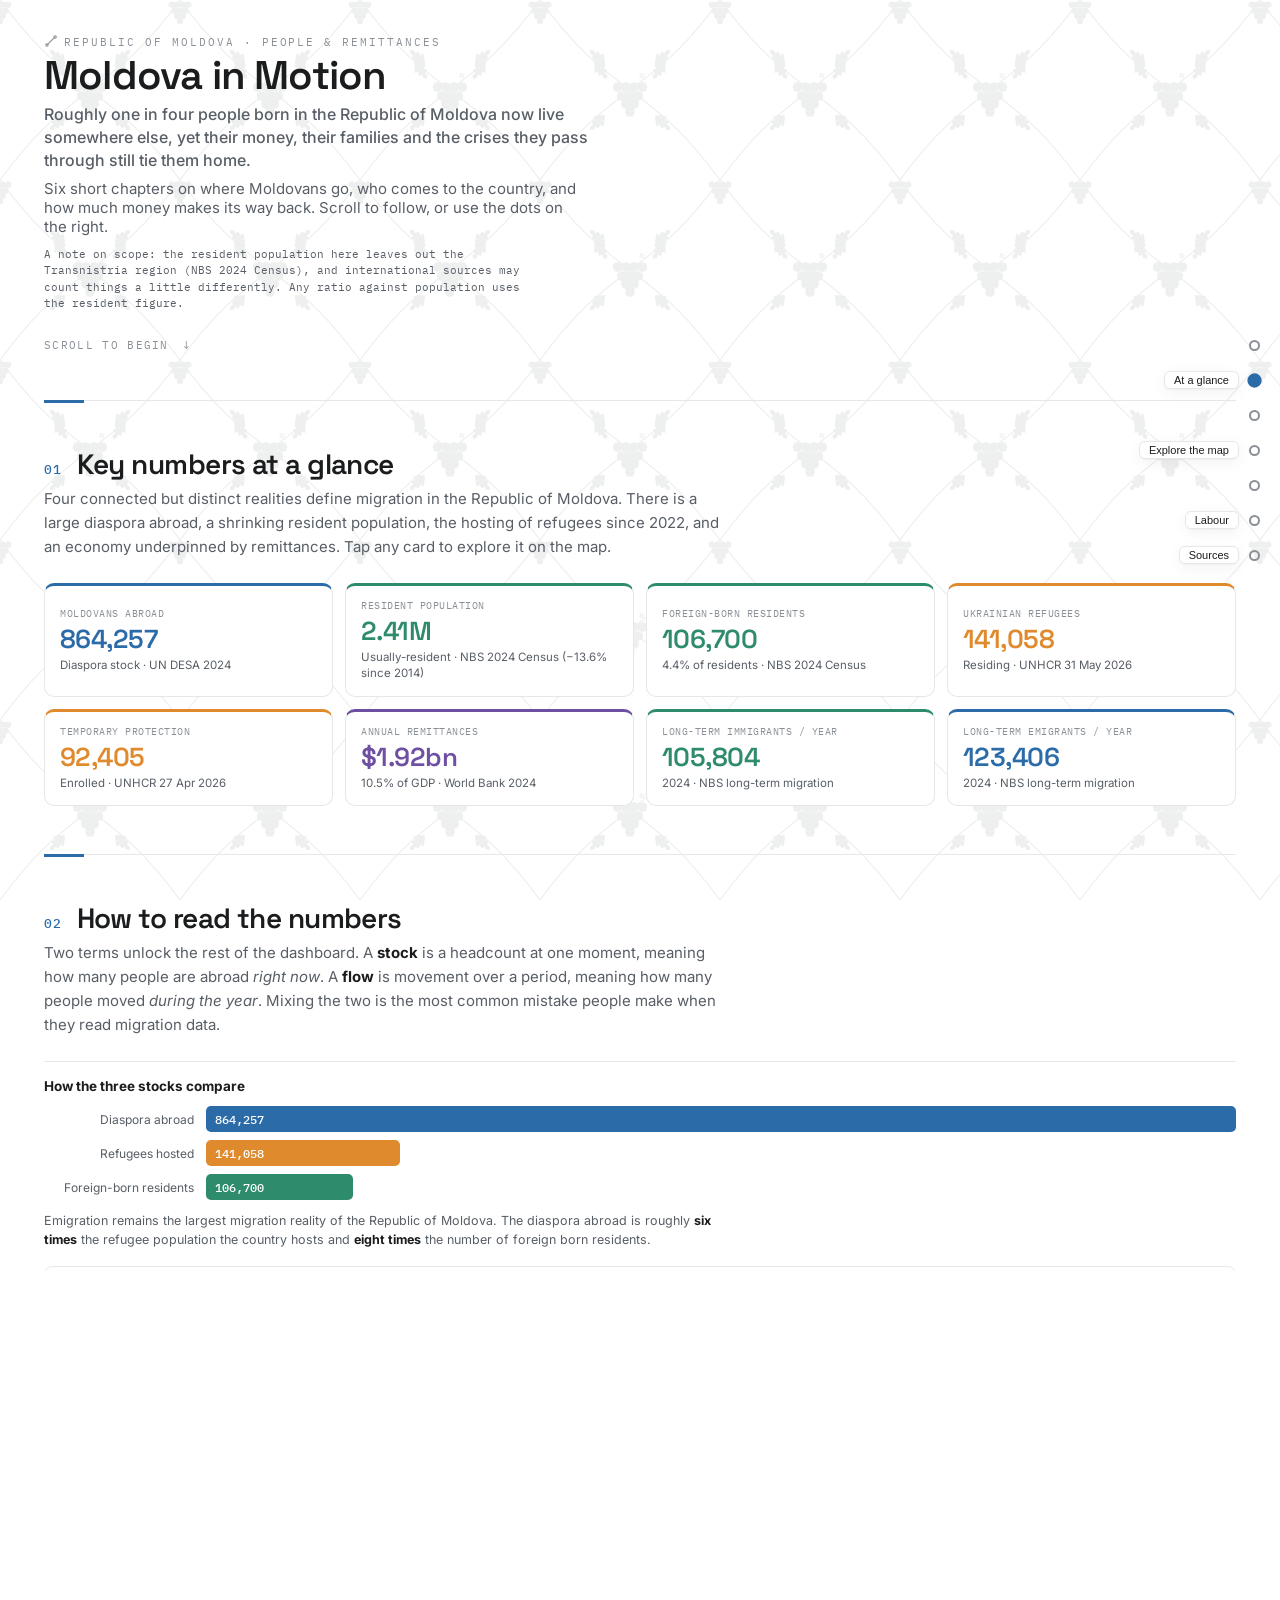
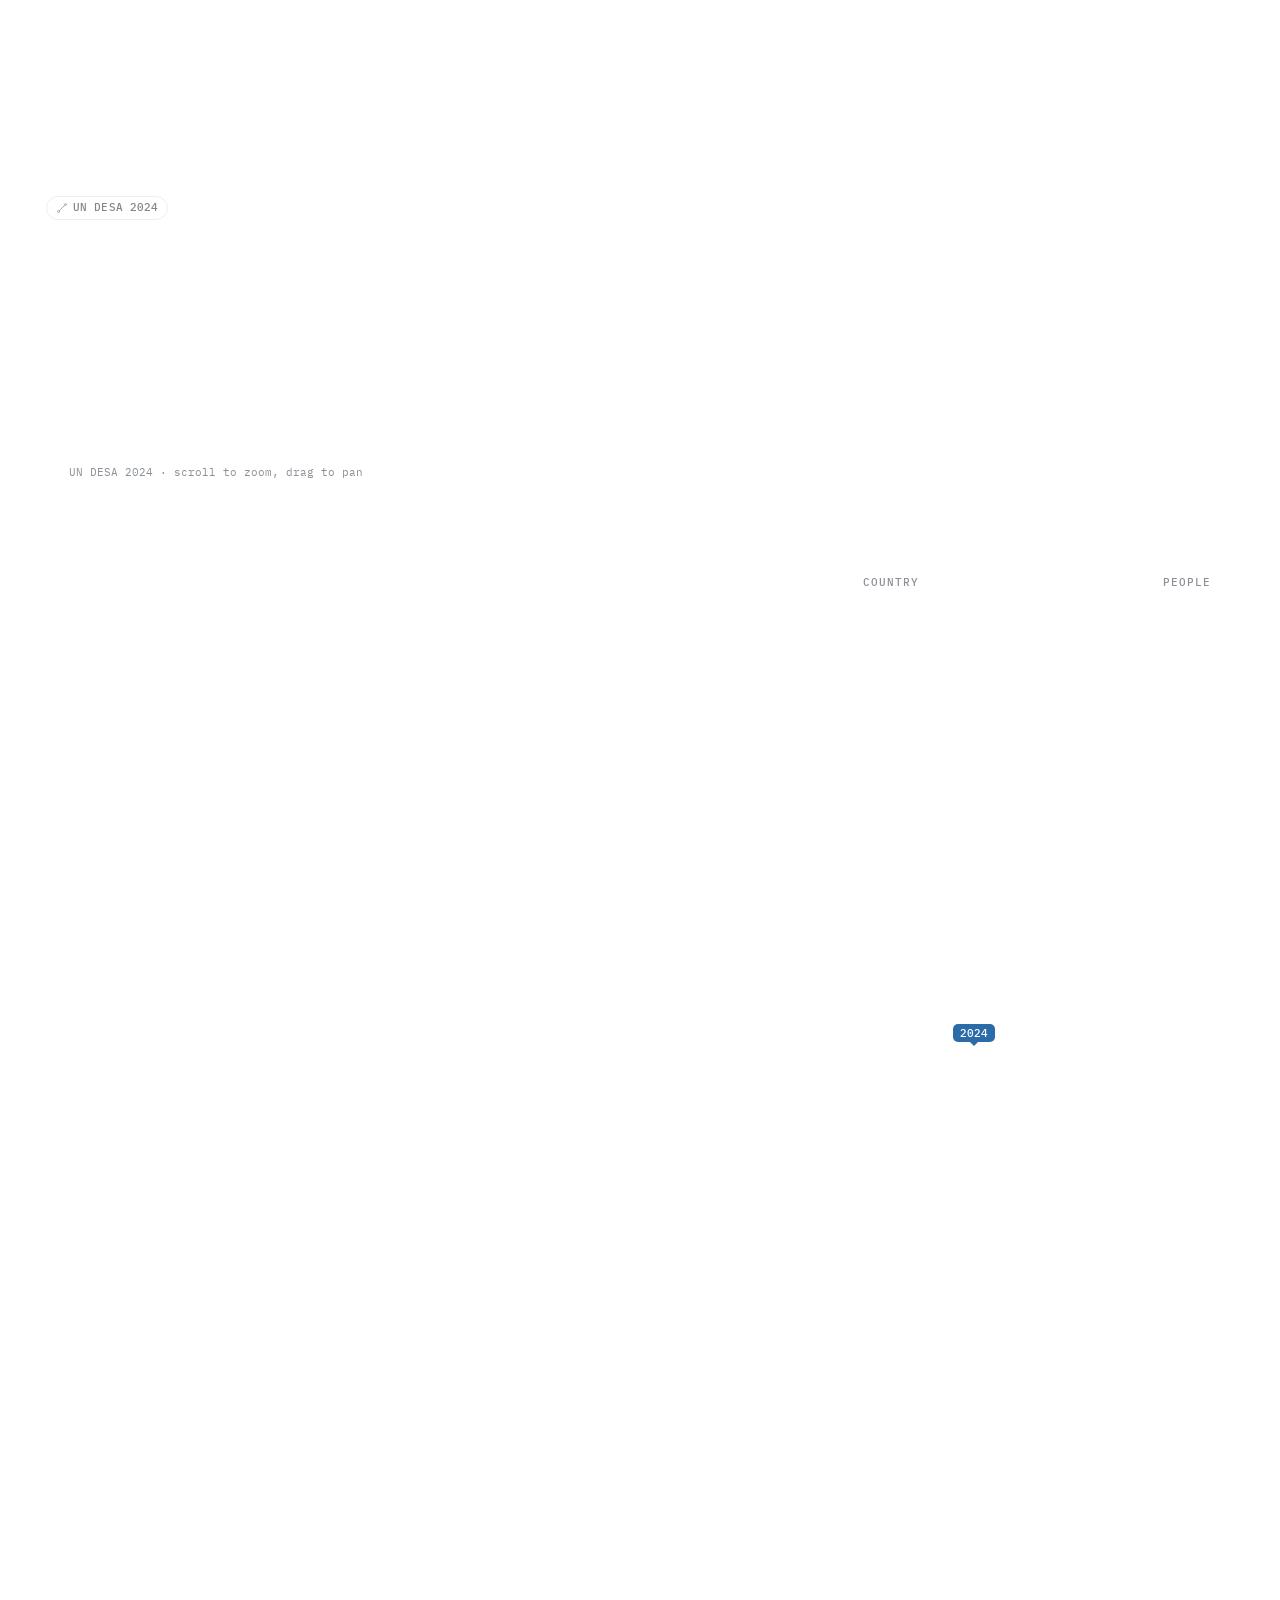
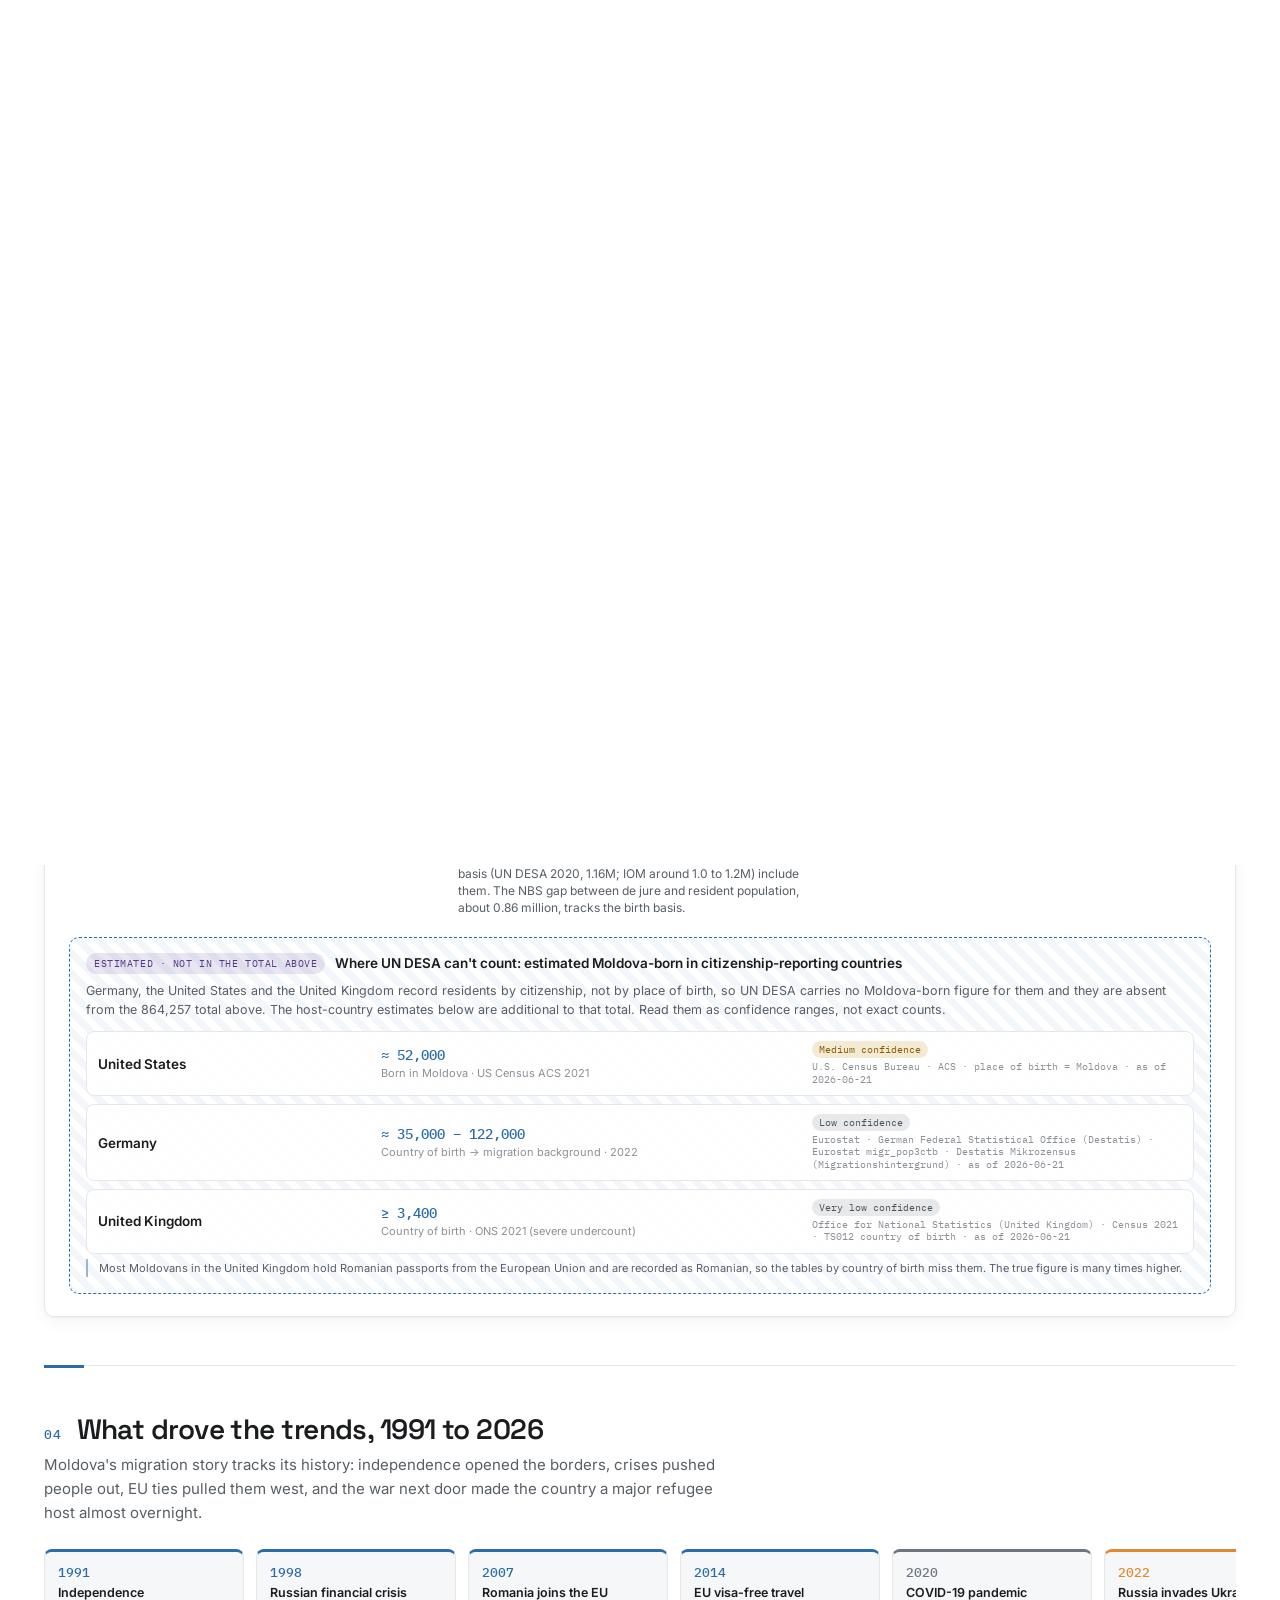
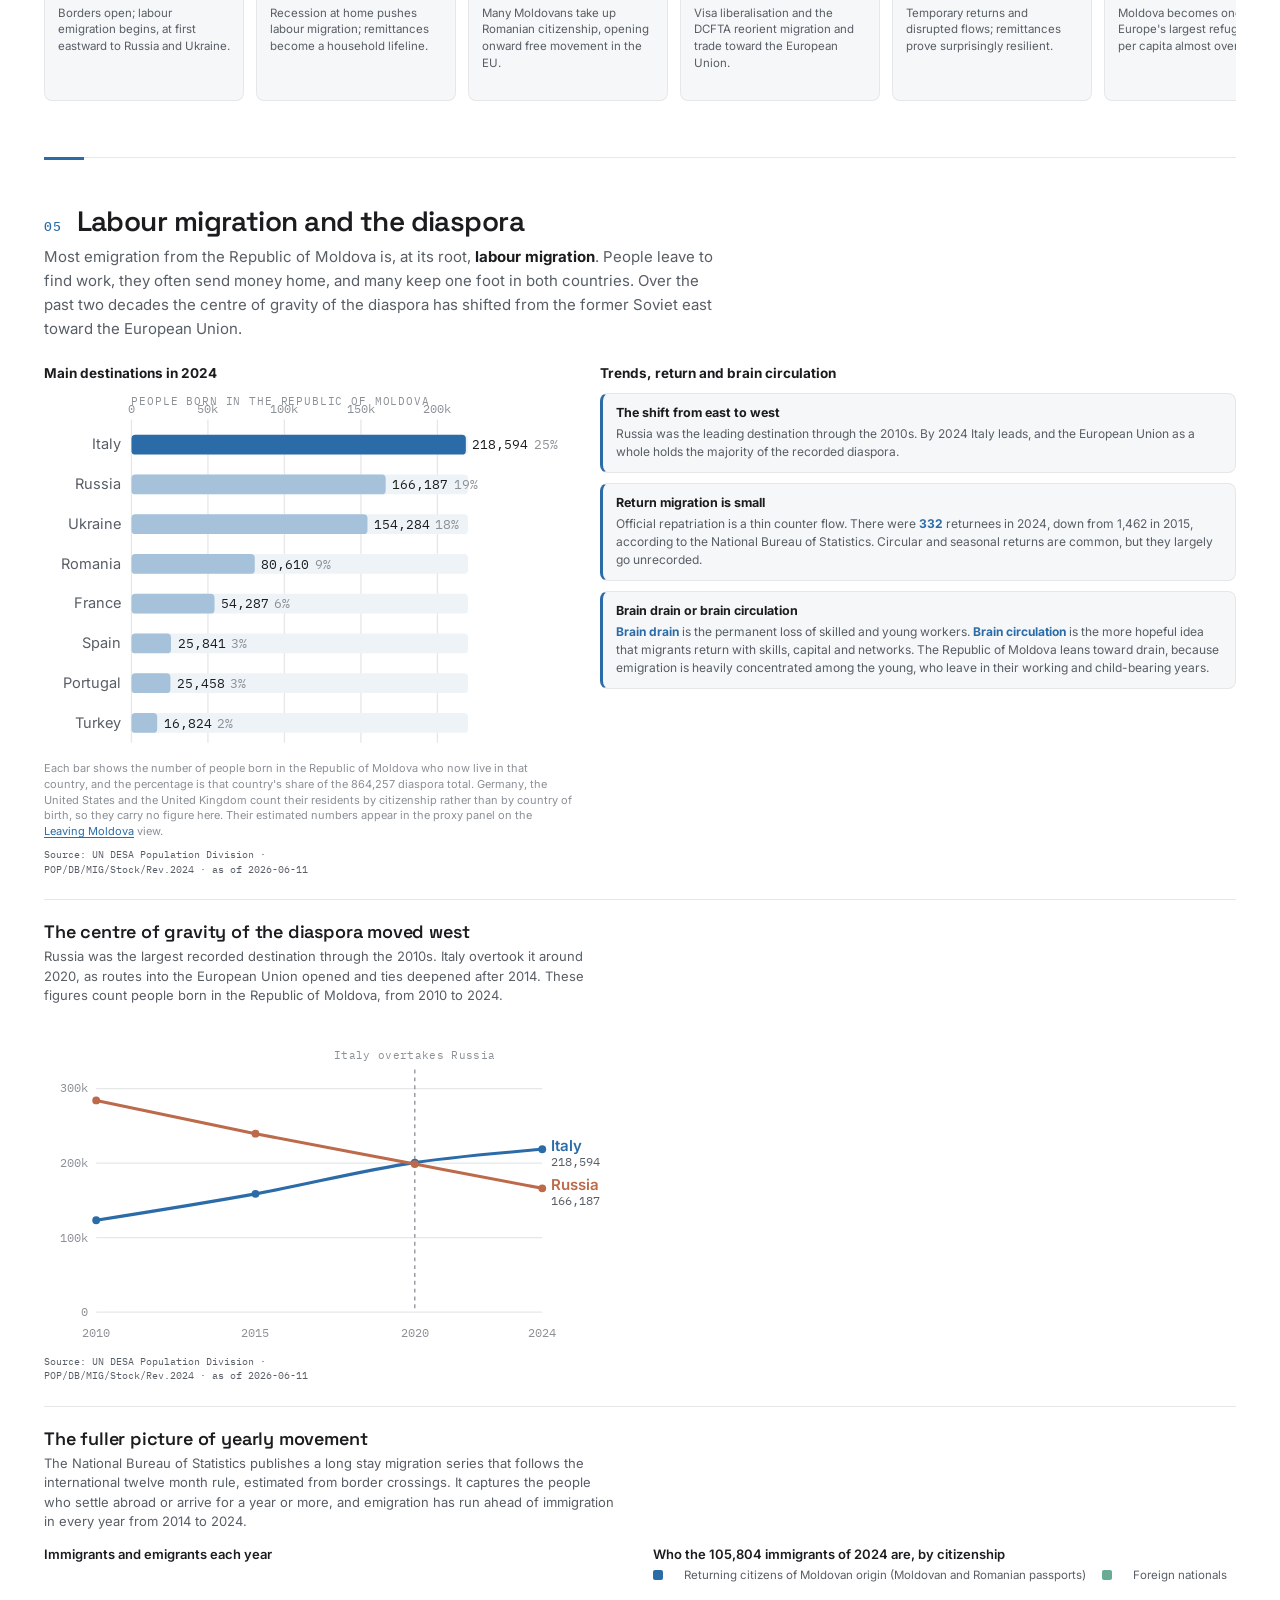
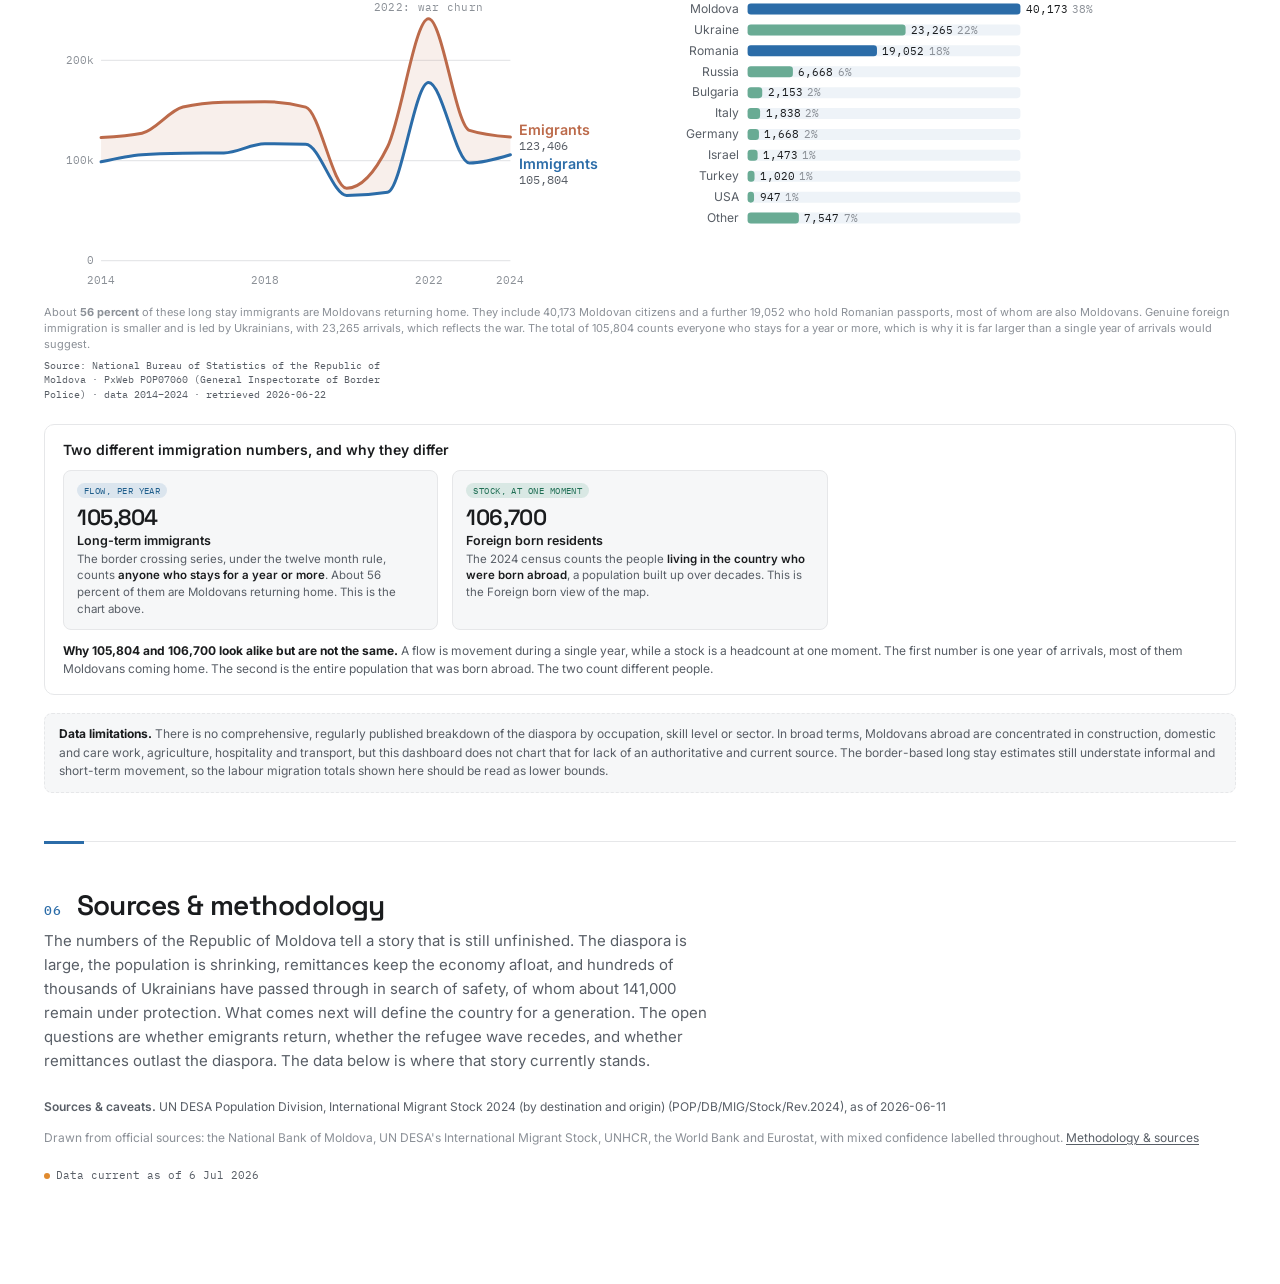
==== commit 641471b6: "Full review pass: fix data errors, mobile clipping, palette and labels Accuracy - Correct the 2024 l" ====
--- a/index.html
+++ b/index.html
@@ -20,7 +20,7 @@
   <link rel="preconnect" href="https://fonts.gstatic.com" crossorigin />
   <link href="https://fonts.googleapis.com/css2?family=Space+Grotesk:wght@400;500;600&family=Inter:wght@400;500;600&family=IBM+Plex+Mono:wght@400;500&display=swap" rel="stylesheet" />
 
-  <link rel="stylesheet" href="styles.css?v=20260623k" />
+  <link rel="stylesheet" href="styles.css?v=20260706a" />
 </head>
 <body>
 
@@ -196,7 +196,7 @@
           </div>
         </div>
       </div>
-      <p class="modes-note">A note on yearly flows. The <strong>National Bureau of Statistics</strong> also keeps an administrative register of permanent-residence changes, but it records only a few thousand moves a year because most people who leave never formally deregister, so it badly understates real movement. The fuller and more honest picture, with 105,804 immigrants and 123,486 emigrants in 2024, comes from the long-term migration series you can explore under <a href="#ch-labour" class="jit-link">Labour migration</a>. <a href="#ch-concepts" class="jit-link">What is the difference between a stock and a flow?</a></p>
+      <p class="modes-note">A note on yearly flows. The <strong>National Bureau of Statistics</strong> also keeps an administrative register of permanent-residence changes, but it records only a few thousand moves a year because most people who leave never formally deregister, so it badly understates real movement. The fuller and more honest picture, with 105,804 immigrants and 123,406 emigrants in 2024, comes from the long-term migration series you can explore under <a href="#ch-labour" class="jit-link">Labour migration</a>. <a href="#ch-concepts" class="jit-link">What is the difference between a stock and a flow?</a></p>
 
       <!-- Source/date + confidence badges for the active mode (built by app.js).
            Makes the vintage and reliability of each lens visible at point of use. -->
@@ -379,7 +379,7 @@
           <div class="measures-grid">
             <div class="measure">
               <span class="measure-tag tag-flow">Flow, per year</span>
-              <span class="measure-num">~105,804</span>
+              <span class="measure-num">105,804</span>
               <span class="measure-name">Long-term immigrants</span>
               <span class="measure-desc">The border crossing series, under the twelve month rule, counts <strong>anyone who stays for a year or more</strong>. About 56 percent of them are Moldovans returning home. This is the chart above.</span>
             </div>
@@ -404,7 +404,7 @@
         <span class="chapter-num">06</span>
         <h2 class="chapter-title">Sources &amp; methodology</h2>
       </div>
-      <p class="chapter-intro reveal">The numbers of the Republic of Moldova tell a story that is still unfinished. The diaspora is large, the population is shrinking, remittances keep the economy afloat, and a quarter of a million Ukrainians have passed through in search of safety. What comes next will define the country for a generation. The open questions are whether emigrants return, whether the refugee wave recedes, and whether remittances outlast the diaspora. The data below is where that story currently stands.</p>
+      <p class="chapter-intro reveal">The numbers of the Republic of Moldova tell a story that is still unfinished. The diaspora is large, the population is shrinking, remittances keep the economy afloat, and hundreds of thousands of Ukrainians have passed through in search of safety, of whom about 141,000 remain under protection. What comes next will define the country for a generation. The open questions are whether emigrants return, whether the refugee wave recedes, and whether remittances outlast the diaspora. The data below is where that story currently stands.</p>
 
       <footer class="reveal">
         <p><strong>Sources &amp; caveats.</strong> <span class="src" id="sourceLine"></span></p>
@@ -428,11 +428,11 @@
   <!-- Libraries & data (load order matters) -->
   <!-- d3 is vendored locally so the dashboard never depends on a CDN being
        reachable (a blocked CDN previously left the page blank). CDN is a fallback. -->
-  <script src="d3.v7.min.js?v=20260623k"></script>
+  <script src="d3.v7.min.js?v=20260706a"></script>
   <script>window.d3 || document.write('<scr' + 'ipt src="https://cdn.jsdelivr.net/npm/d3@7"><\/scr' + 'ipt>');</script>
-  <script src="world-data.js?v=20260623k"></script>
-  <script src="moldova-adm1.js?v=20260623k"></script>
-  <script src="data.js?v=20260623k"></script>
-  <script src="app.js?v=20260623k"></script>
+  <script src="world-data.js?v=20260706a"></script>
+  <script src="moldova-adm1.js?v=20260706a"></script>
+  <script src="data.js?v=20260706a"></script>
+  <script src="app.js?v=20260706a"></script>
 </body>
 </html>
--- a/styles.css
+++ b/styles.css
@@ -1294,12 +1294,10 @@
 @media (max-width: 880px) {
   .modes { gap: 14px; }
   .mode-group { width: 100%; }
-  .mode-pill {
-    overflow-x: auto; scroll-snap-type: x proximity;
-    -ms-overflow-style: none; scrollbar-width: none;
-  }
-  .mode-pill::-webkit-scrollbar { display: none; }
-  .mode-pill .mode-btn { scroll-snap-align: start; min-height: 44px; white-space: nowrap; }
+  /* Wrap buttons onto a second row rather than clipping them behind an
+     invisible horizontal scrollbar (buttons were getting cut off). */
+  .mode-pill { flex-wrap: wrap; border-radius: 22px; }
+  .mode-pill .mode-btn { min-height: 44px; white-space: nowrap; }
   /* concept grid: 2 cols on tablet */
   .concept-grid { grid-template-columns: repeat(2, 1fr); }
 }
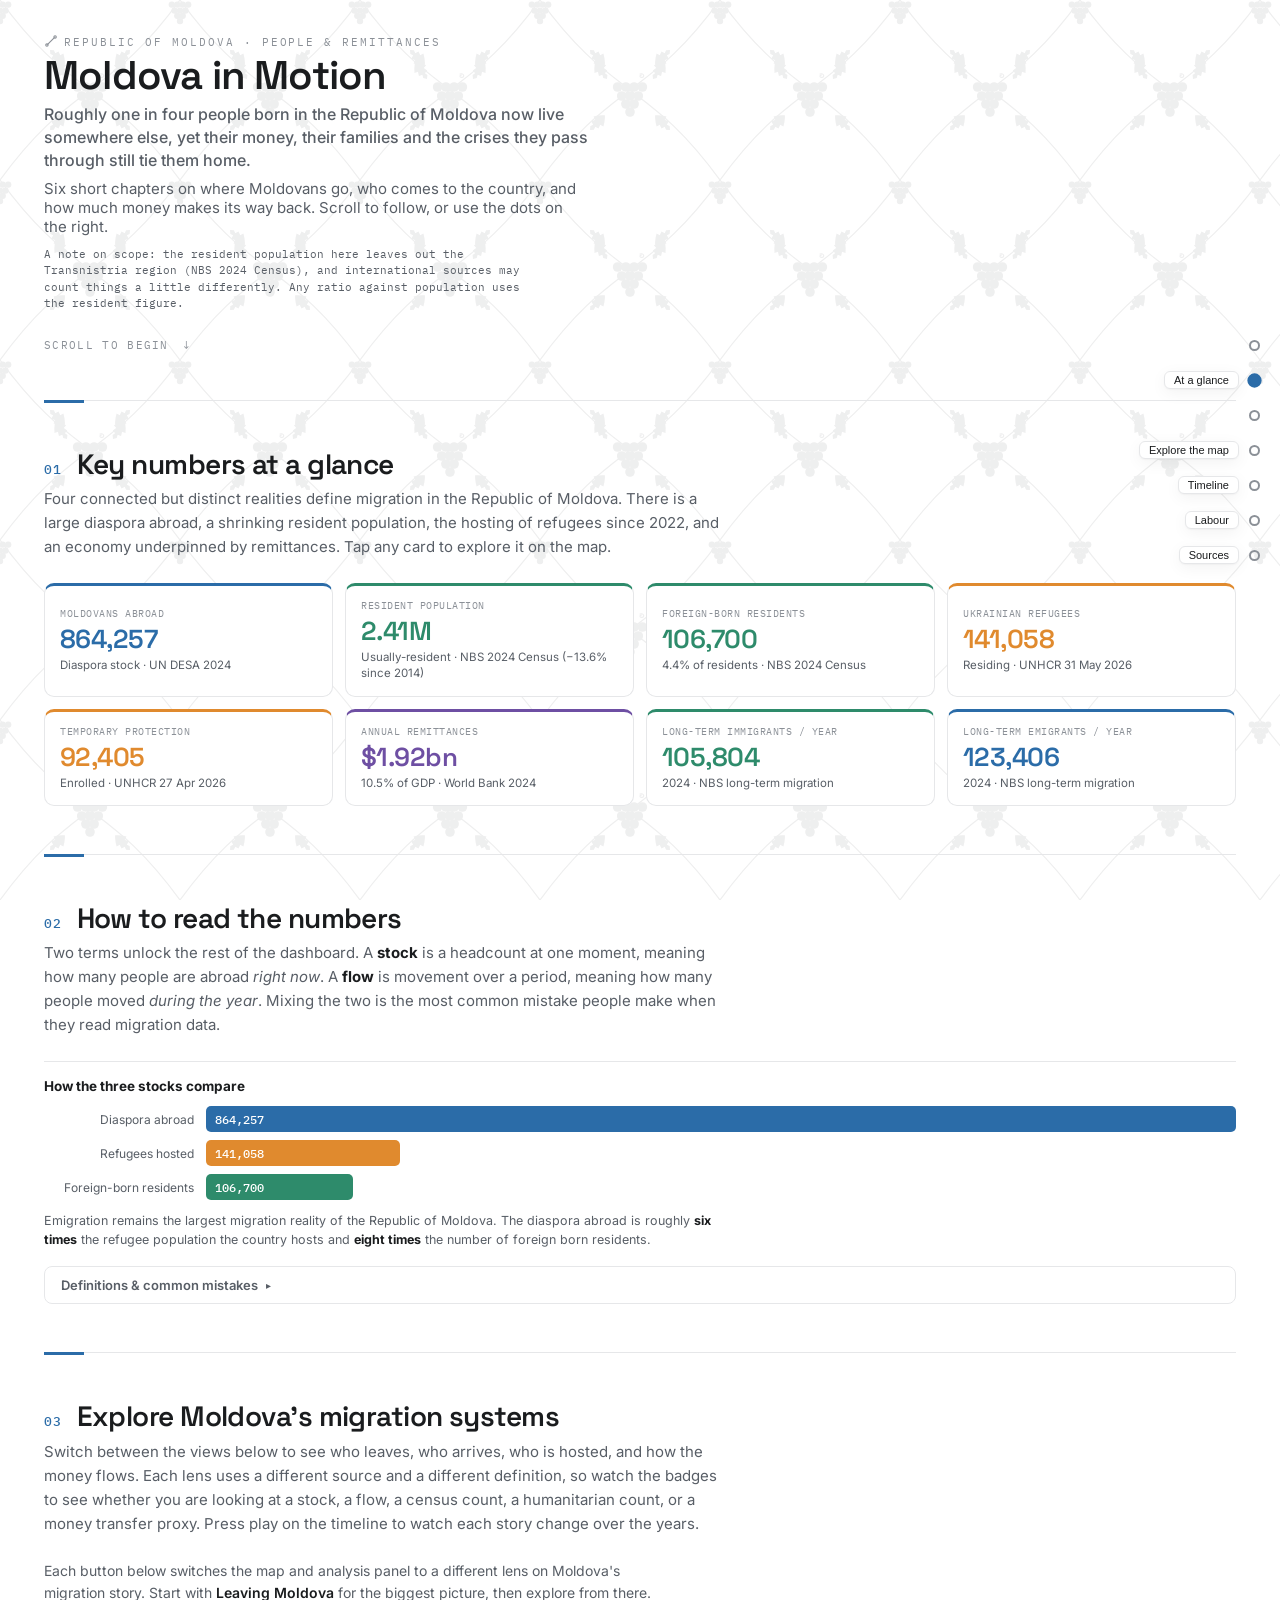
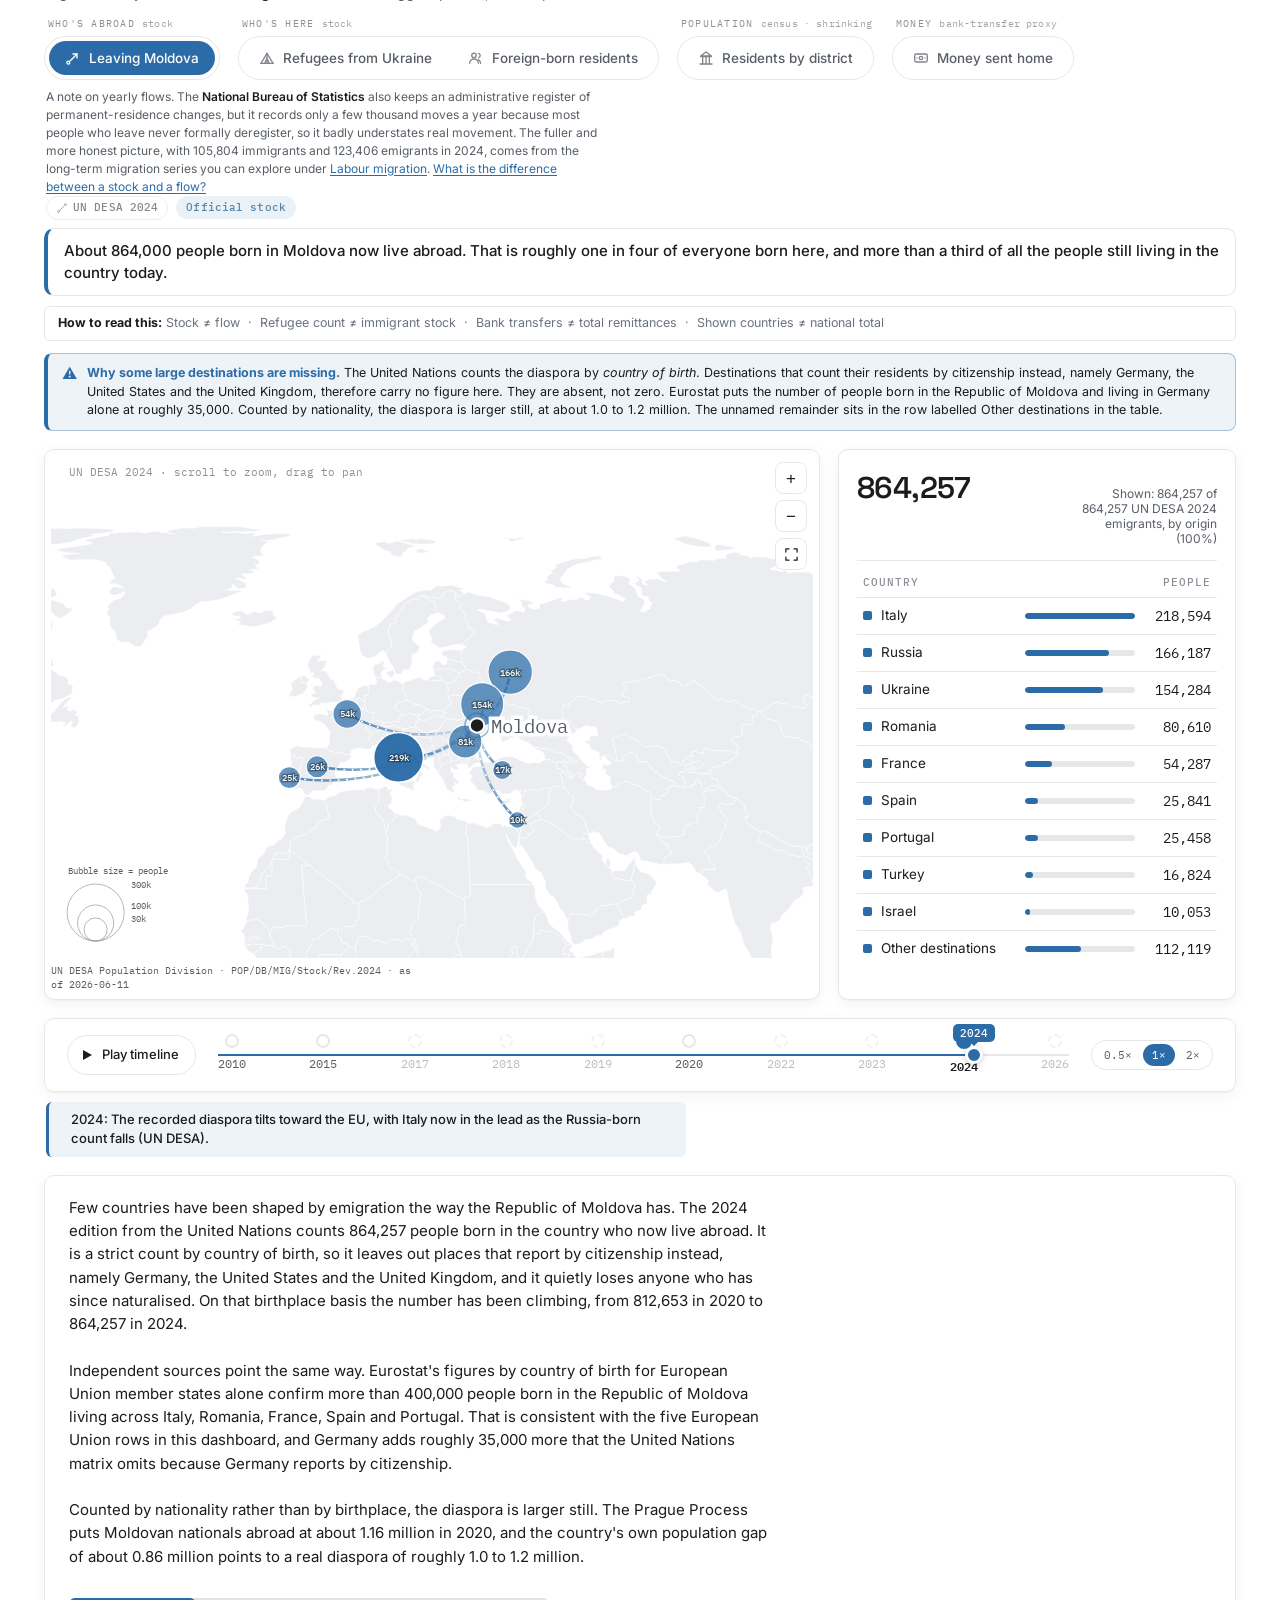
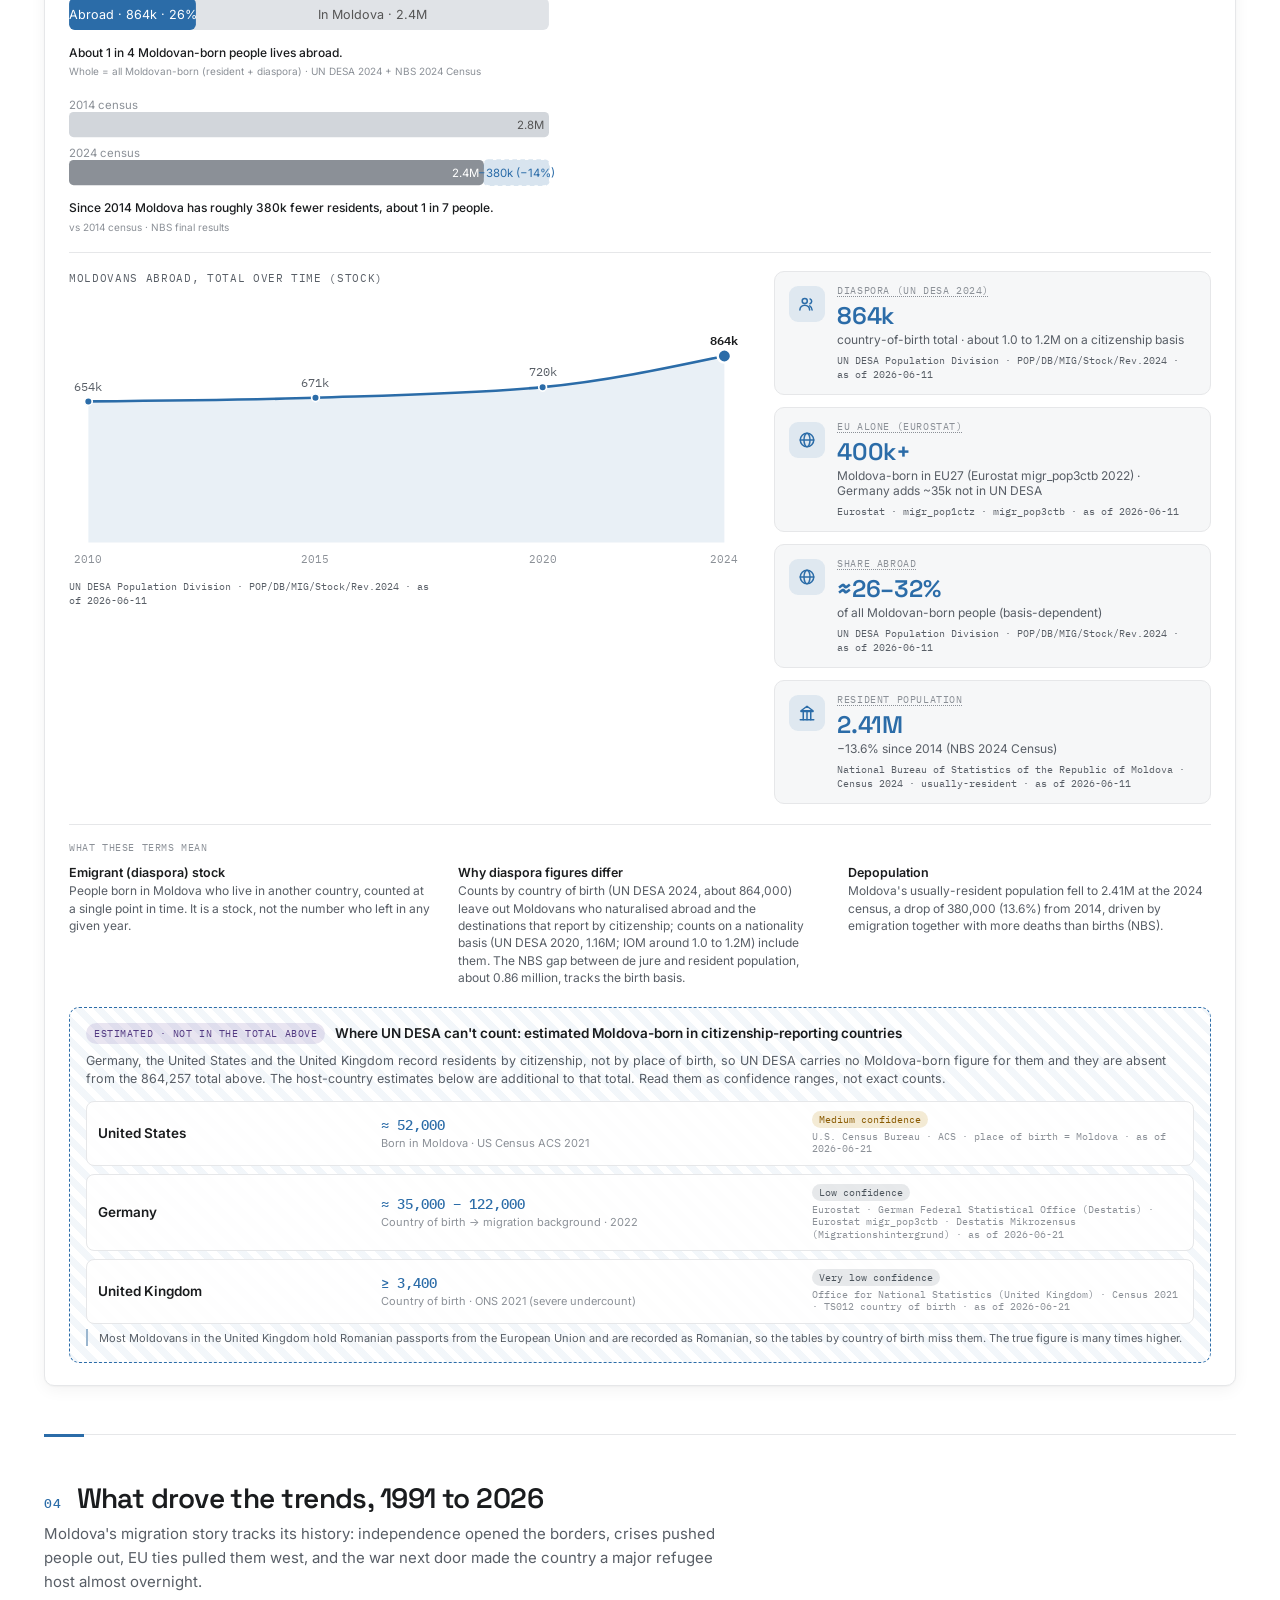
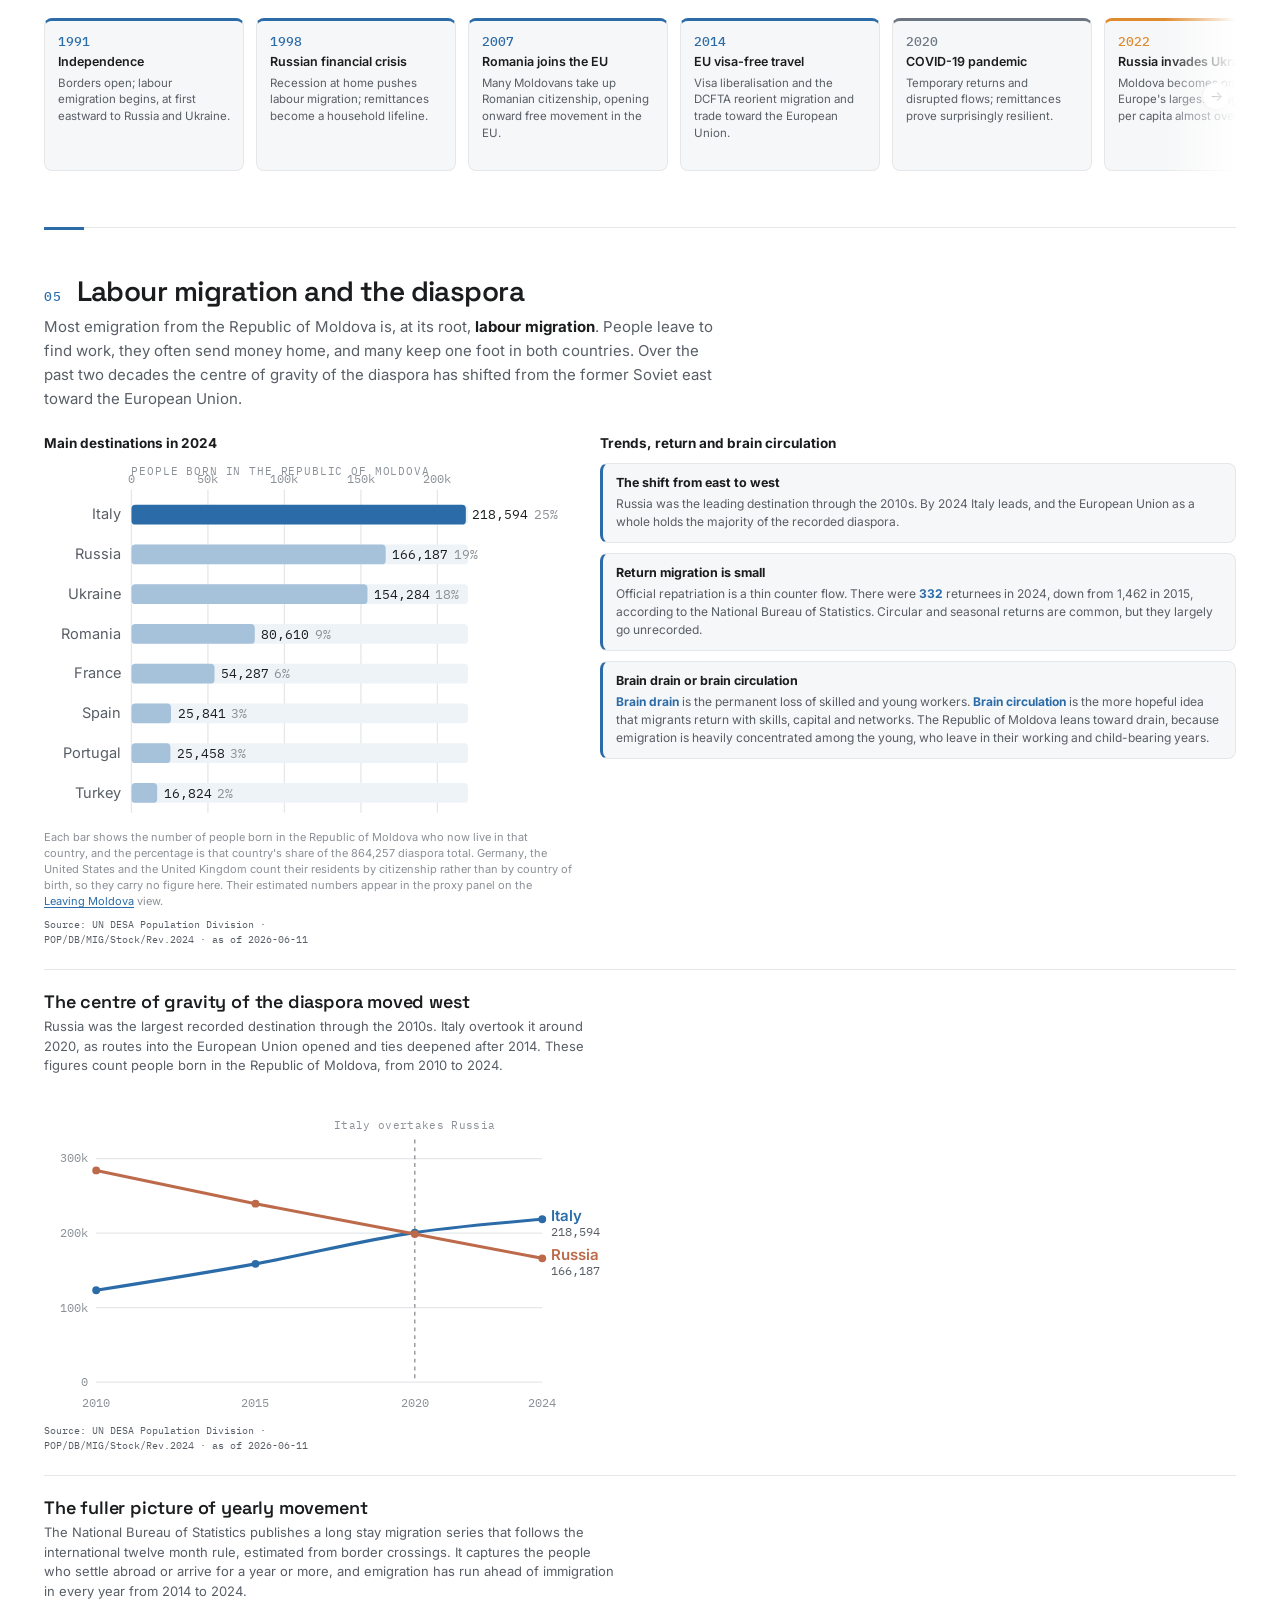
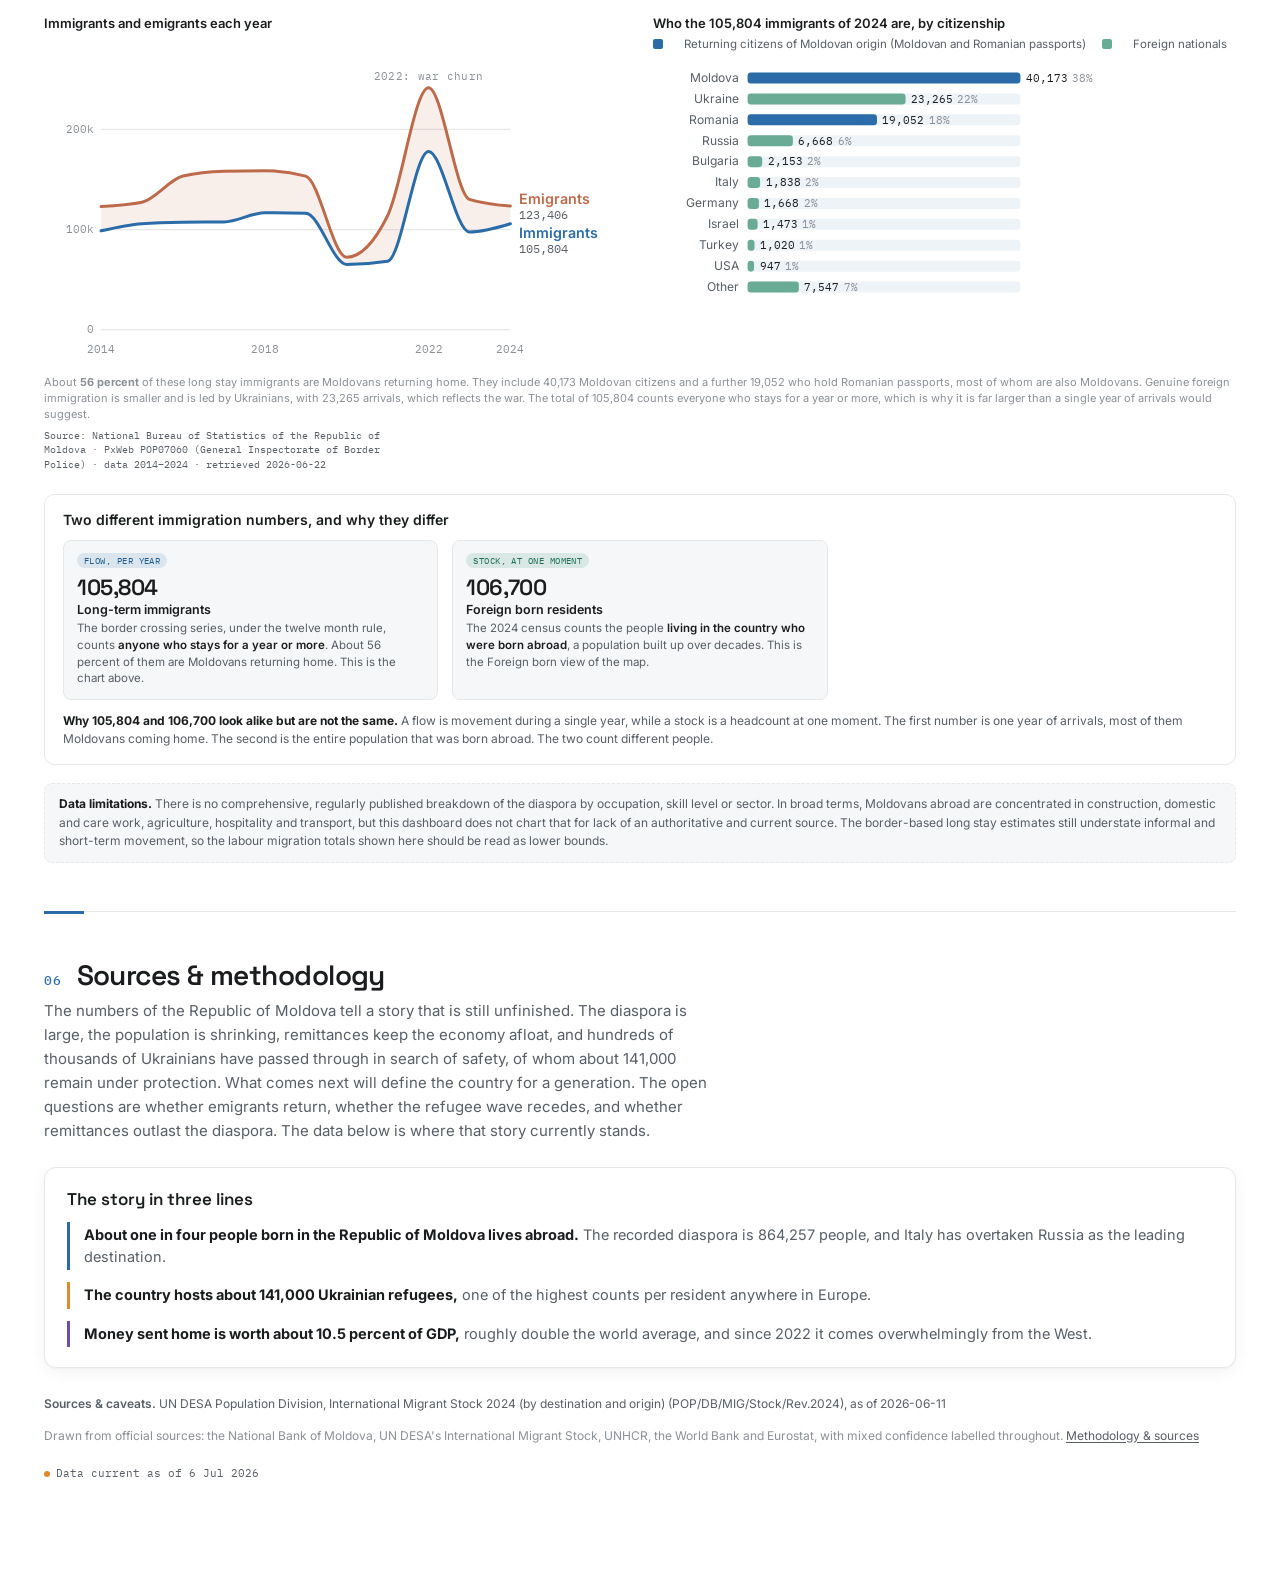
==== commit 1b6ddf2a: "Add reader-experience improvements from the full review - Split the two longest analyses (diaspora a" ====
--- a/index.html
+++ b/index.html
@@ -20,7 +20,7 @@
   <link rel="preconnect" href="https://fonts.gstatic.com" crossorigin />
   <link href="https://fonts.googleapis.com/css2?family=Space+Grotesk:wght@400;500;600&family=Inter:wght@400;500;600&family=IBM+Plex+Mono:wght@400;500&display=swap" rel="stylesheet" />
 
-  <link rel="stylesheet" href="styles.css?v=20260706a" />
+  <link rel="stylesheet" href="styles.css?v=20260706b" />
 </head>
 <body>
 
@@ -309,7 +309,10 @@
         <h2 class="chapter-title">What drove the trends, 1991 to 2026</h2>
       </div>
       <p class="chapter-intro reveal">Moldova's migration story tracks its history: independence opened the borders, crises pushed people out, EU ties pulled them west, and the war next door made the country a major refugee host almost overnight.</p>
-      <div class="milestone-strip reveal" id="milestoneStrip"><!-- built by app.js --></div>
+      <div class="strip-shell reveal" id="milestoneShell">
+        <div class="milestone-strip" id="milestoneStrip"><!-- built by app.js --></div>
+        <span class="strip-cue" aria-hidden="true">&rarr;</span>
+      </div>
     </section>
 
     <!-- ===================== 05 · LABOUR MIGRATION ===================== -->
@@ -406,6 +409,16 @@
       </div>
       <p class="chapter-intro reveal">The numbers of the Republic of Moldova tell a story that is still unfinished. The diaspora is large, the population is shrinking, remittances keep the economy afloat, and hundreds of thousands of Ukrainians have passed through in search of safety, of whom about 141,000 remain under protection. What comes next will define the country for a generation. The open questions are whether emigrants return, whether the refugee wave recedes, and whether remittances outlast the diaspora. The data below is where that story currently stands.</p>
 
+      <!-- Closing recap: the three takeaways a reader should leave with -->
+      <div class="story-recap reveal" aria-label="The story in three lines">
+        <h3 class="recap-title">The story in three lines</h3>
+        <ol class="recap-list">
+          <li class="c-blue"><strong>About one in four people born in the Republic of Moldova lives abroad.</strong> The recorded diaspora is 864,257 people, and Italy has overtaken Russia as the leading destination.</li>
+          <li class="c-orange"><strong>The country hosts about 141,000 Ukrainian refugees,</strong> one of the highest counts per resident anywhere in Europe.</li>
+          <li class="c-purple"><strong>Money sent home is worth about 10.5 percent of GDP,</strong> roughly double the world average, and since 2022 it comes overwhelmingly from the West.</li>
+        </ol>
+      </div>
+
       <footer class="reveal">
         <p><strong>Sources &amp; caveats.</strong> <span class="src" id="sourceLine"></span></p>
         <p>Drawn from official sources: the National Bank of Moldova, UN DESA's International Migrant
@@ -428,11 +441,11 @@
   <!-- Libraries & data (load order matters) -->
   <!-- d3 is vendored locally so the dashboard never depends on a CDN being
        reachable (a blocked CDN previously left the page blank). CDN is a fallback. -->
-  <script src="d3.v7.min.js?v=20260706a"></script>
+  <script src="d3.v7.min.js?v=20260706b"></script>
   <script>window.d3 || document.write('<scr' + 'ipt src="https://cdn.jsdelivr.net/npm/d3@7"><\/scr' + 'ipt>');</script>
-  <script src="world-data.js?v=20260706a"></script>
-  <script src="moldova-adm1.js?v=20260706a"></script>
-  <script src="data.js?v=20260706a"></script>
-  <script src="app.js?v=20260706a"></script>
+  <script src="world-data.js?v=20260706b"></script>
+  <script src="moldova-adm1.js?v=20260706b"></script>
+  <script src="data.js?v=20260706b"></script>
+  <script src="app.js?v=20260706b"></script>
 </body>
 </html>
--- a/styles.css
+++ b/styles.css
@@ -275,6 +275,8 @@
   transition: opacity .18s ease;
 }
 .node.dim { opacity: .18; }
+/* Leading destination: solid fill so map and bar chart agree on the leader. */
+.node.node-lead { fill-opacity: .96; stroke-width: 1.6px; }
 
 .bubble-label {
   font-family: var(--font-mono);
@@ -880,6 +882,22 @@
 .c-purple { --tone: var(--c-money); }
 .c-grey   { --tone: var(--c-flow); }
 
+/* ---- Closing recap: the three takeaways ----------------------------------- */
+.story-recap {
+  background: var(--surface); border: 1px solid var(--line); border-radius: 12px;
+  padding: 20px 22px; margin: 6px 0 26px; box-shadow: var(--shadow);
+}
+.recap-title {
+  font-family: var(--font-display); font-size: 17px; font-weight: 600;
+  color: var(--ink); margin: 0 0 12px;
+}
+.recap-list { list-style: none; margin: 0; padding: 0; display: grid; gap: 12px; }
+.recap-list li {
+  border-left: 3px solid var(--tone, var(--line)); padding: 2px 0 2px 14px;
+  font-size: 14.5px; line-height: 1.55; color: var(--ink-soft);
+}
+.recap-list li strong { color: var(--ink); }
+
 /* ---- Key numbers at a glance --------------------------------------------- */
 .glance { margin: 4px 0 22px; }
 .glance-grid {
@@ -987,6 +1005,23 @@
   margin-top: 14px; display: flex; gap: 12px; overflow-x: auto;
   padding-bottom: 8px; scroll-snap-type: x proximity;
 }
+/* Scroll affordance: a right-edge fade plus an arrow chip that disappear once
+   the strip is scrolled to its end, so users know more cards hide off-screen. */
+.strip-shell { position: relative; }
+.strip-shell::after {
+  content: ""; position: absolute; top: 0; right: 0; bottom: 8px; width: 72px;
+  background: linear-gradient(to right, transparent, var(--bg));
+  pointer-events: none; opacity: 1; transition: opacity .25s ease;
+}
+.strip-cue {
+  position: absolute; right: 6px; top: 50%; transform: translateY(-60%);
+  width: 28px; height: 28px; border-radius: 50%;
+  display: flex; align-items: center; justify-content: center;
+  background: var(--surface); border: 1px solid var(--line);
+  box-shadow: var(--shadow); color: var(--ink-soft); font-size: 14px;
+  pointer-events: none; transition: opacity .25s ease;
+}
+.strip-shell.at-end::after, .strip-shell.at-end .strip-cue { opacity: 0; }
 .milestone {
   flex: 0 0 200px; scroll-snap-align: start;
   background: var(--subtle); border: 1px solid var(--line);
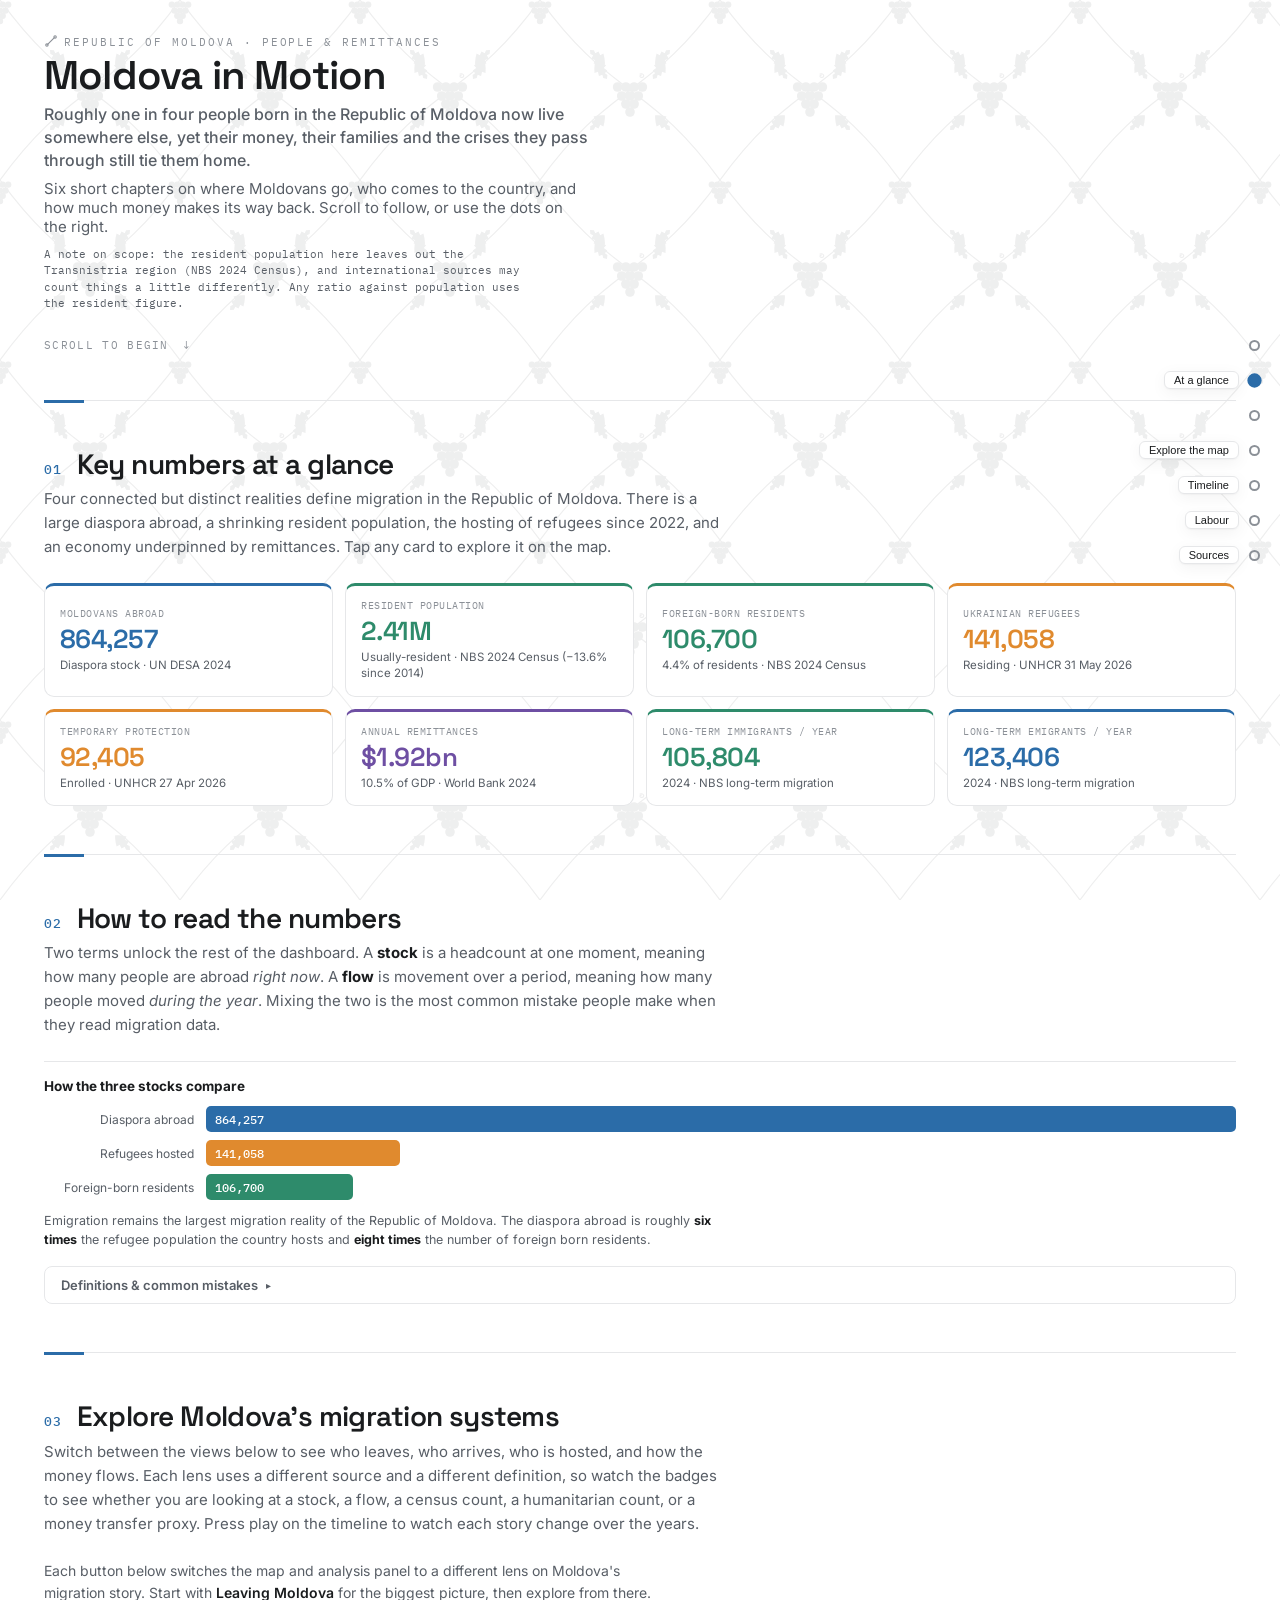
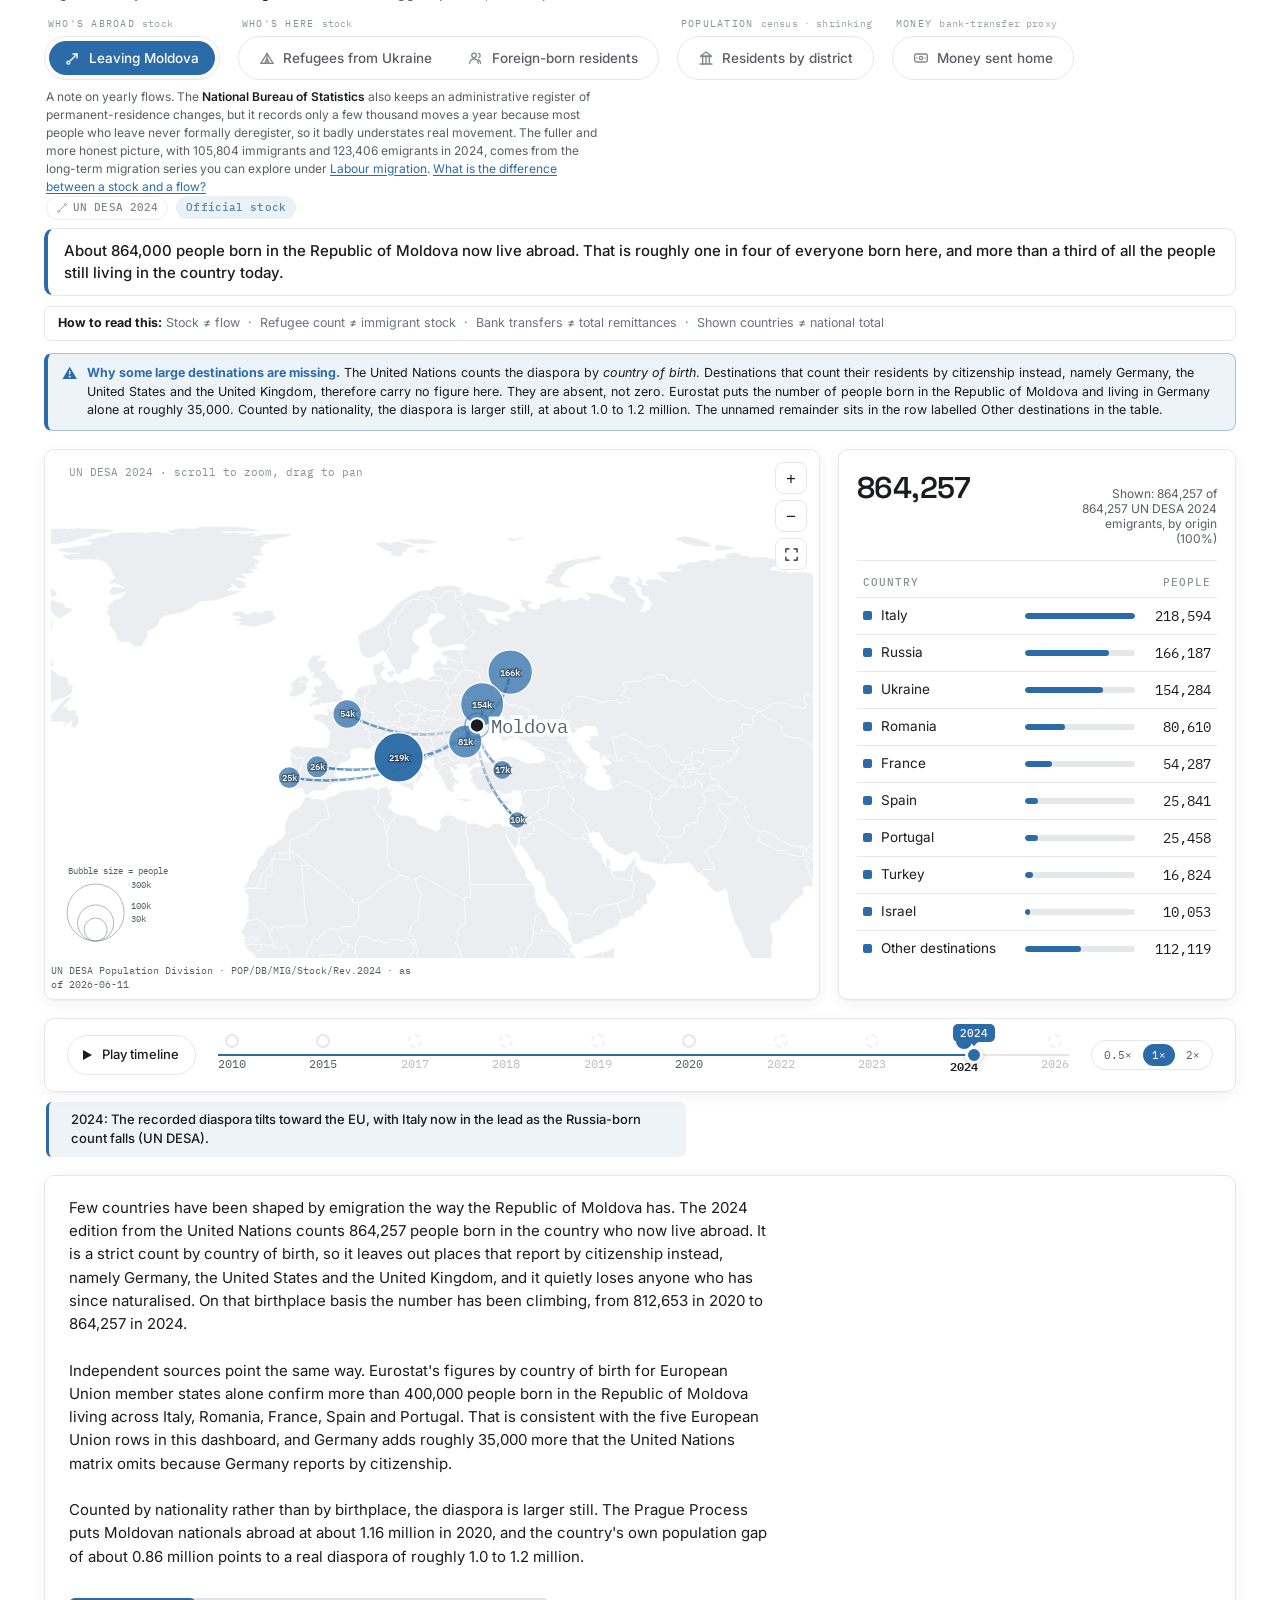
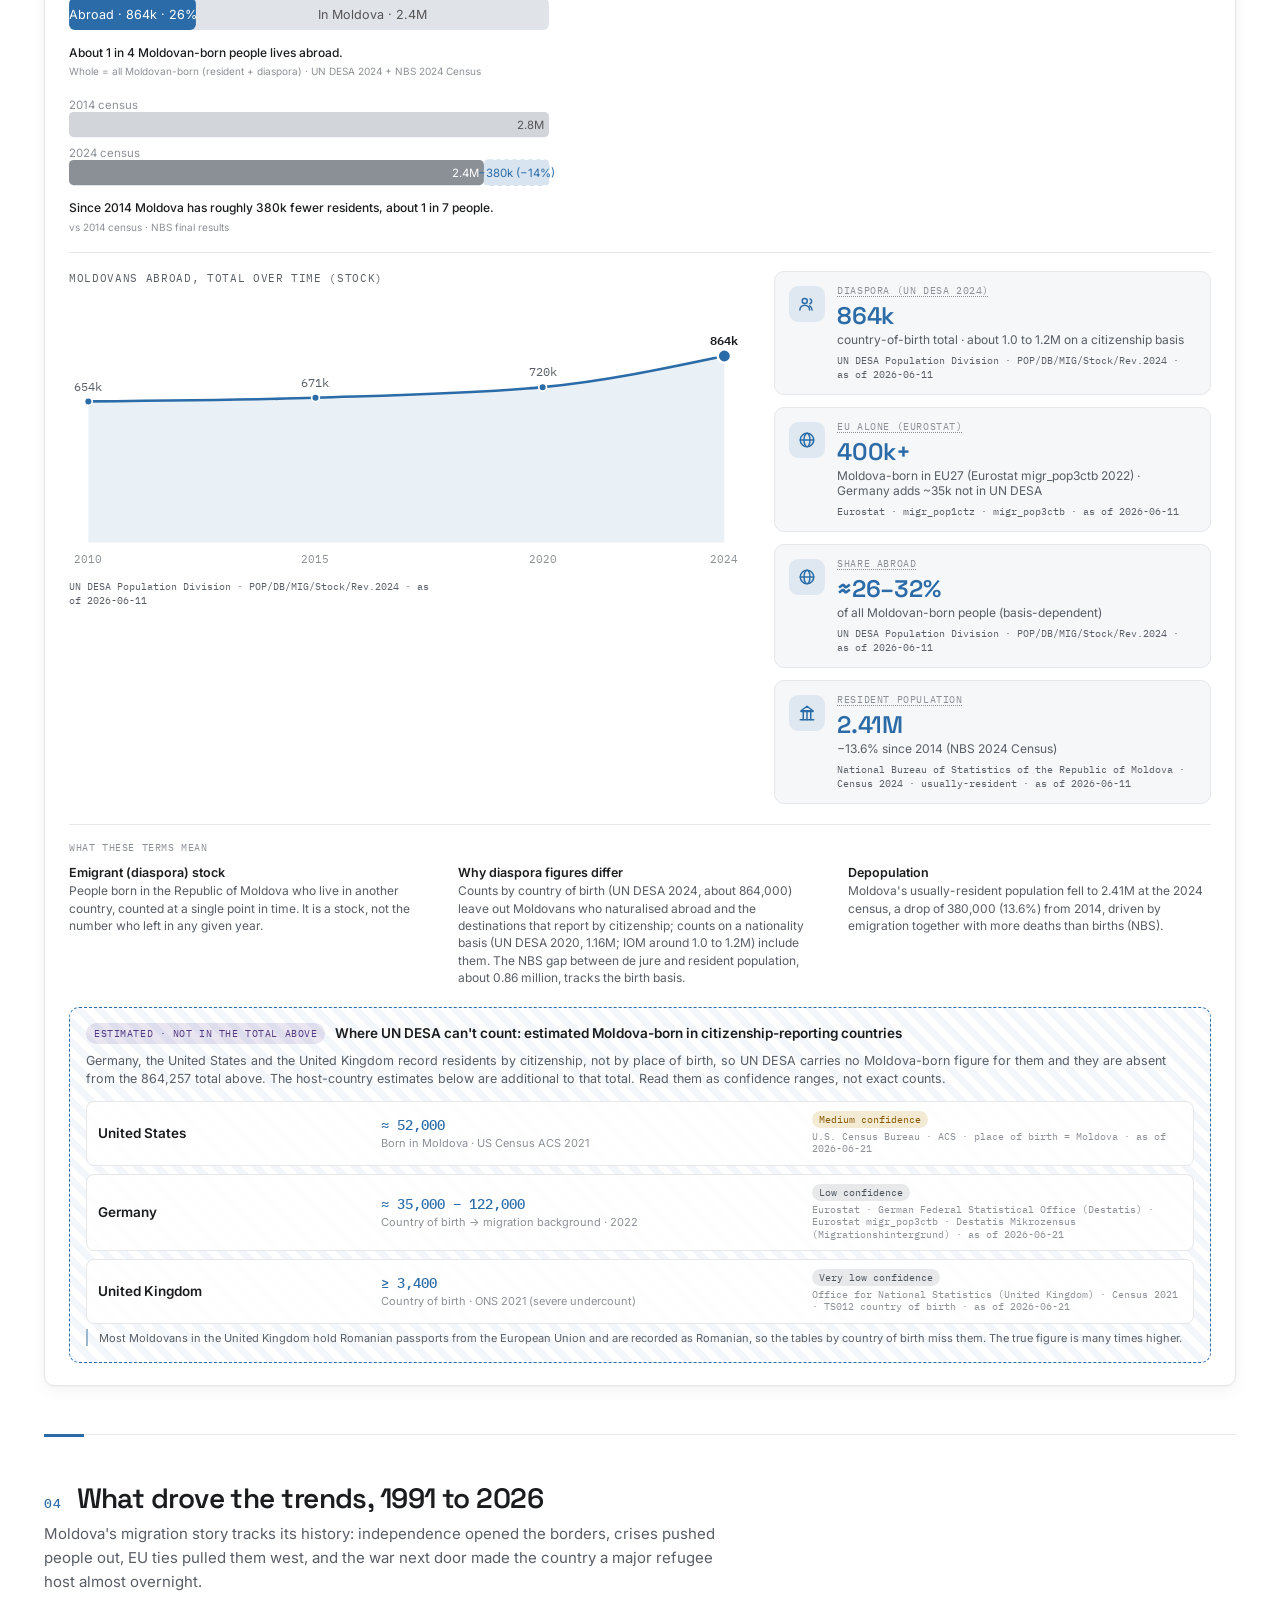
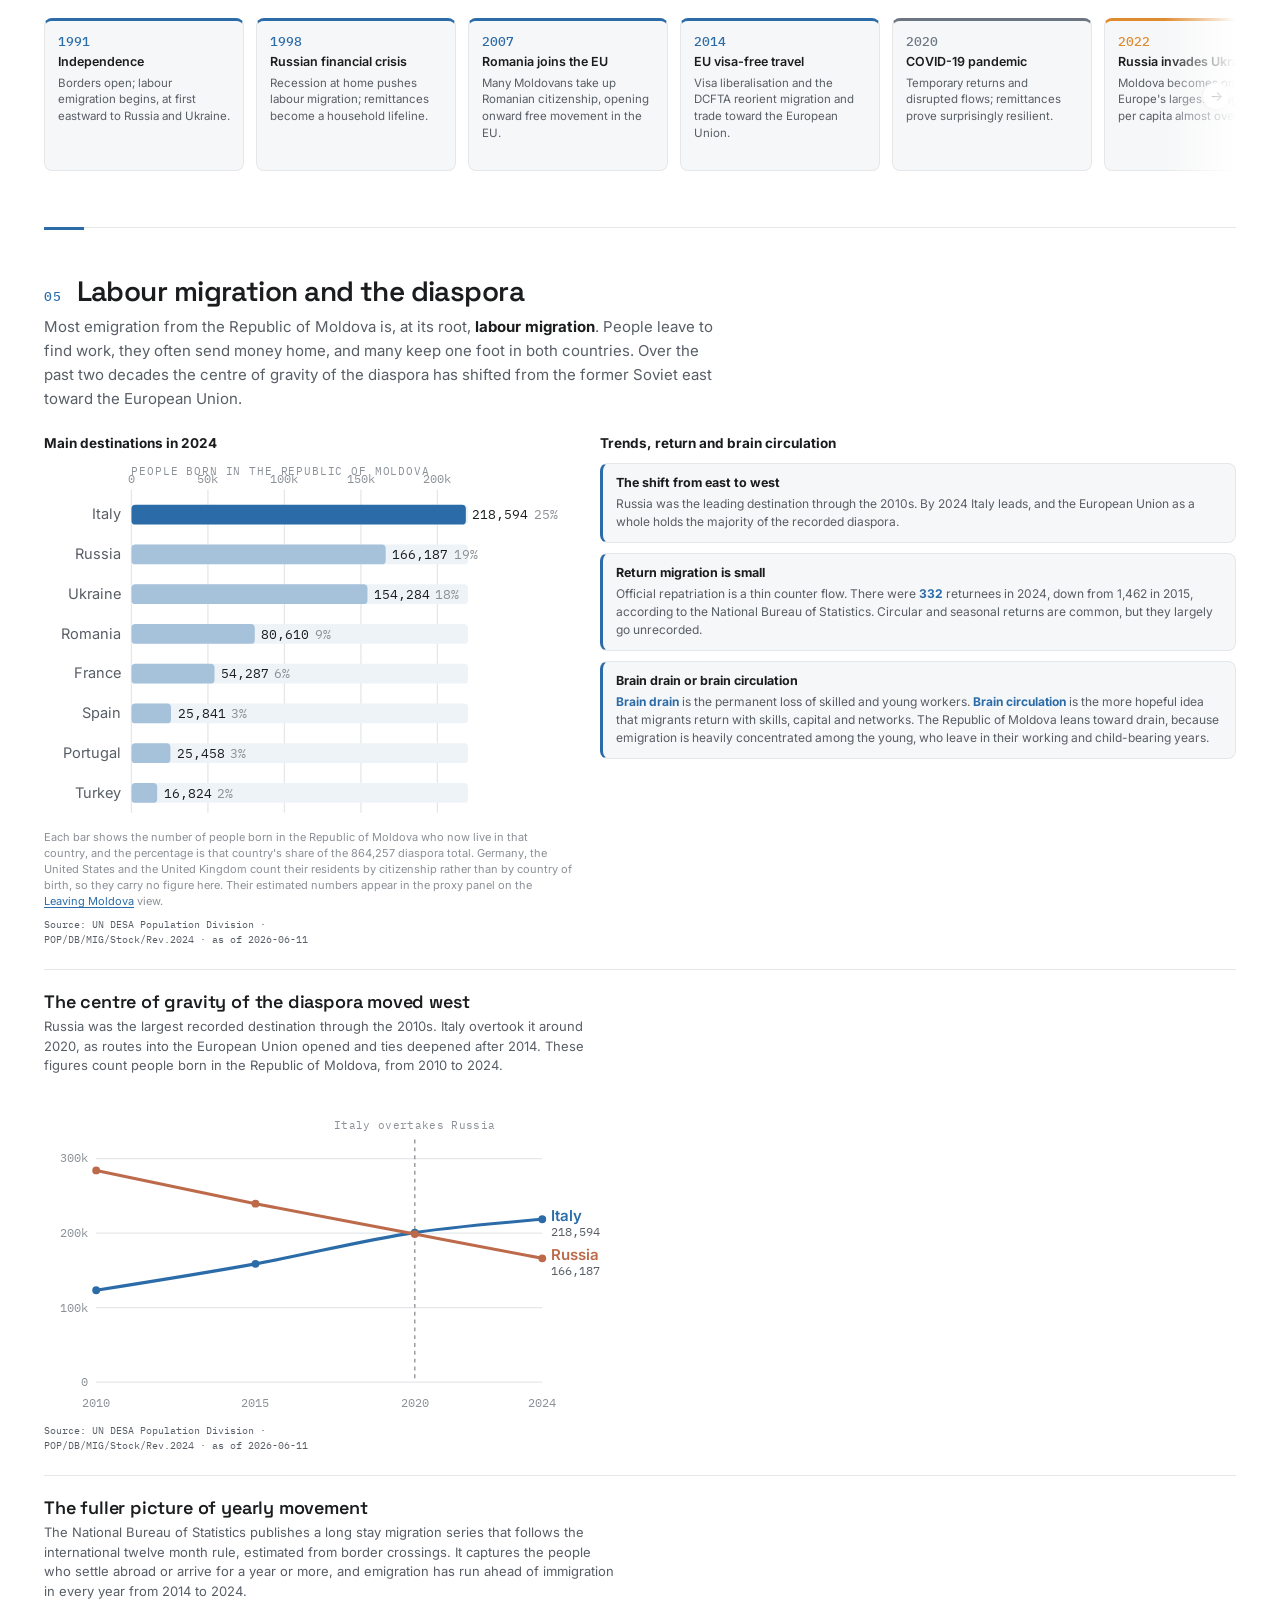
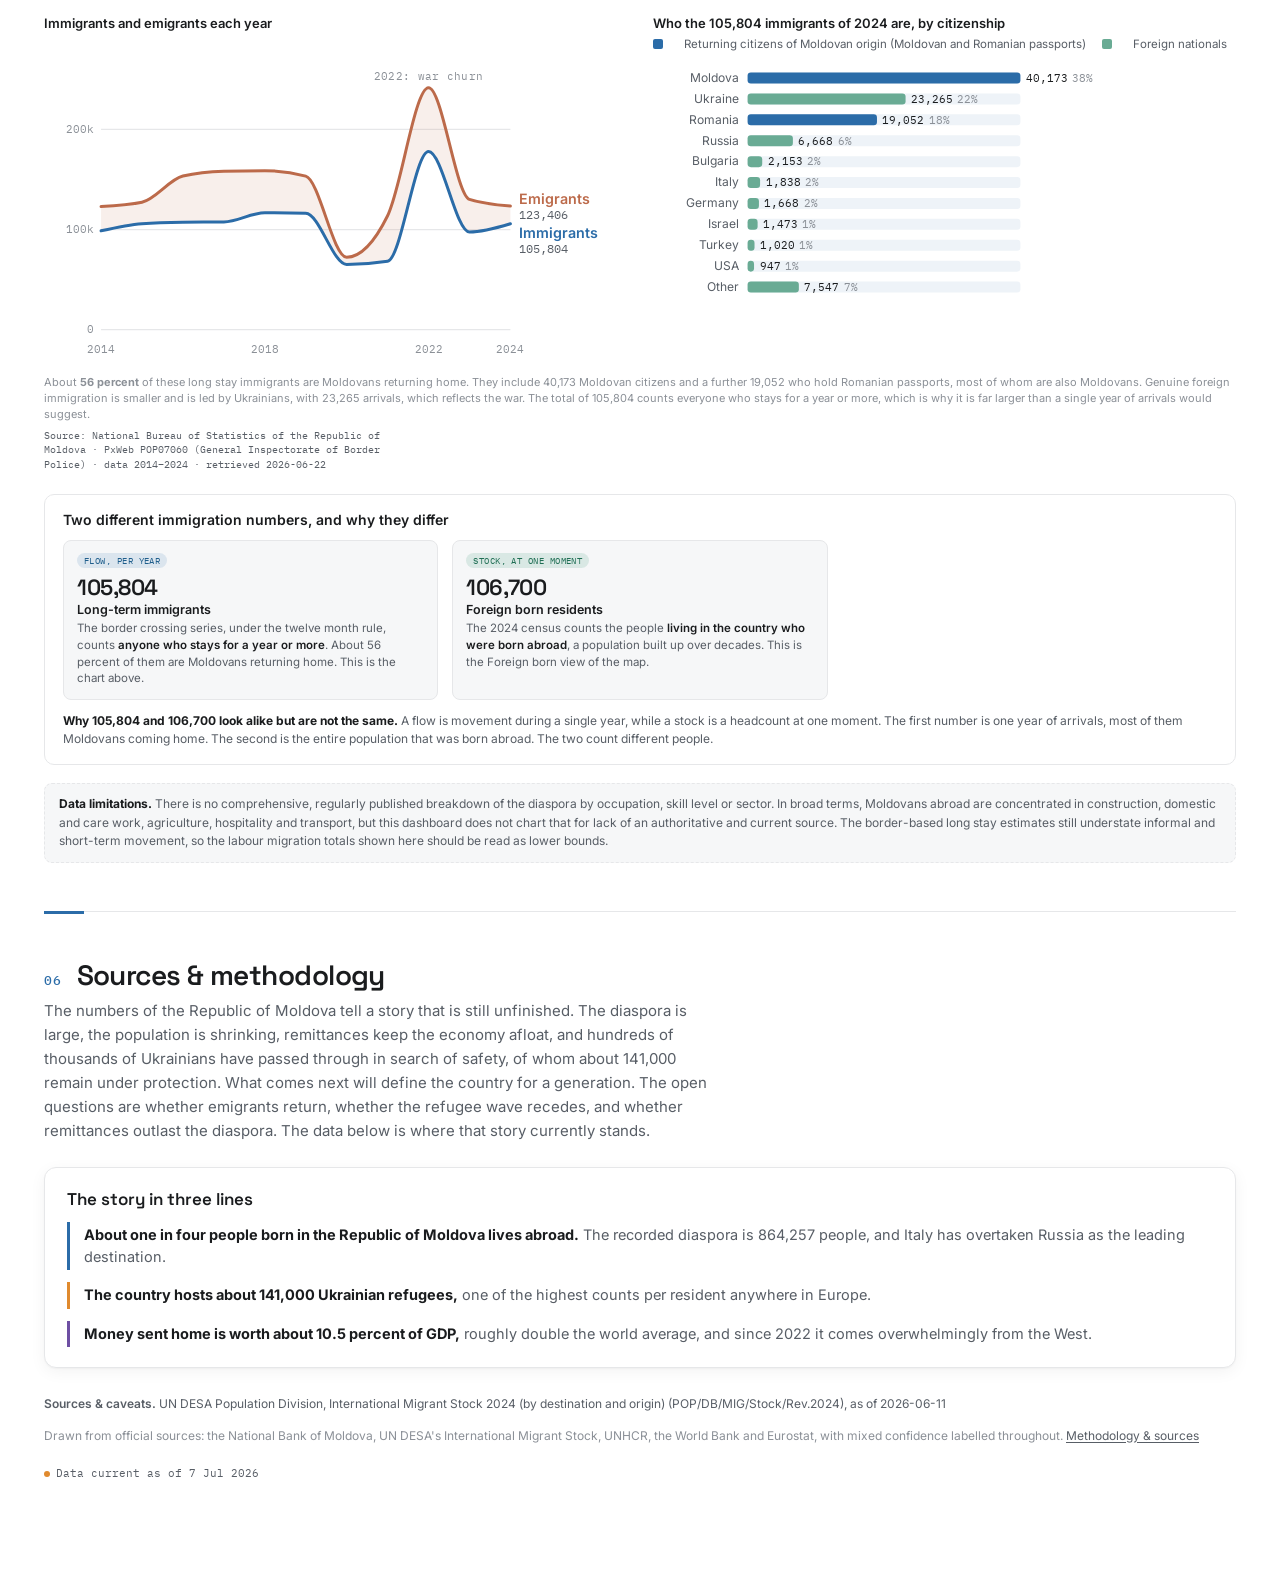
==== commit 788306c7: "Freshness and language pass: NBM 2025 aggregate, official names - Update the National Bank of Moldov" ====
--- a/index.html
+++ b/index.html
@@ -8,7 +8,7 @@
   <!-- Open Graph / LinkedIn preview -->
   <meta property="og:type"        content="website" />
   <meta property="og:title"       content="Moldova in Motion: migration and remittances" />
-  <meta property="og:description" content="One in four people born in Moldova now live abroad. Six short data chapters on where Moldovans go, who arrives, and how much money flows back home." />
+  <meta property="og:description" content="One in four people born in the Republic of Moldova now live abroad. Six short data chapters on where Moldovans go, who arrives, and how much money flows back home." />
   <meta property="og:url"         content="https://esaritas.github.io/-moldova-migration-dashboard/" />
   <meta property="og:image"       content="https://esaritas.github.io/-moldova-migration-dashboard/og-preview.png" />
   <meta property="og:image:width"  content="1200" />
@@ -20,7 +20,7 @@
   <link rel="preconnect" href="https://fonts.gstatic.com" crossorigin />
   <link href="https://fonts.googleapis.com/css2?family=Space+Grotesk:wght@400;500;600&family=Inter:wght@400;500;600&family=IBM+Plex+Mono:wght@400;500&display=swap" rel="stylesheet" />
 
-  <link rel="stylesheet" href="styles.css?v=20260706b" />
+  <link rel="stylesheet" href="styles.css?v=20260707a" />
 </head>
 <body>
 
@@ -441,11 +441,11 @@
   <!-- Libraries & data (load order matters) -->
   <!-- d3 is vendored locally so the dashboard never depends on a CDN being
        reachable (a blocked CDN previously left the page blank). CDN is a fallback. -->
-  <script src="d3.v7.min.js?v=20260706b"></script>
+  <script src="d3.v7.min.js?v=20260707a"></script>
   <script>window.d3 || document.write('<scr' + 'ipt src="https://cdn.jsdelivr.net/npm/d3@7"><\/scr' + 'ipt>');</script>
-  <script src="world-data.js?v=20260706b"></script>
-  <script src="moldova-adm1.js?v=20260706b"></script>
-  <script src="data.js?v=20260706b"></script>
-  <script src="app.js?v=20260706b"></script>
+  <script src="world-data.js?v=20260707a"></script>
+  <script src="moldova-adm1.js?v=20260707a"></script>
+  <script src="data.js?v=20260707a"></script>
+  <script src="app.js?v=20260707a"></script>
 </body>
 </html>
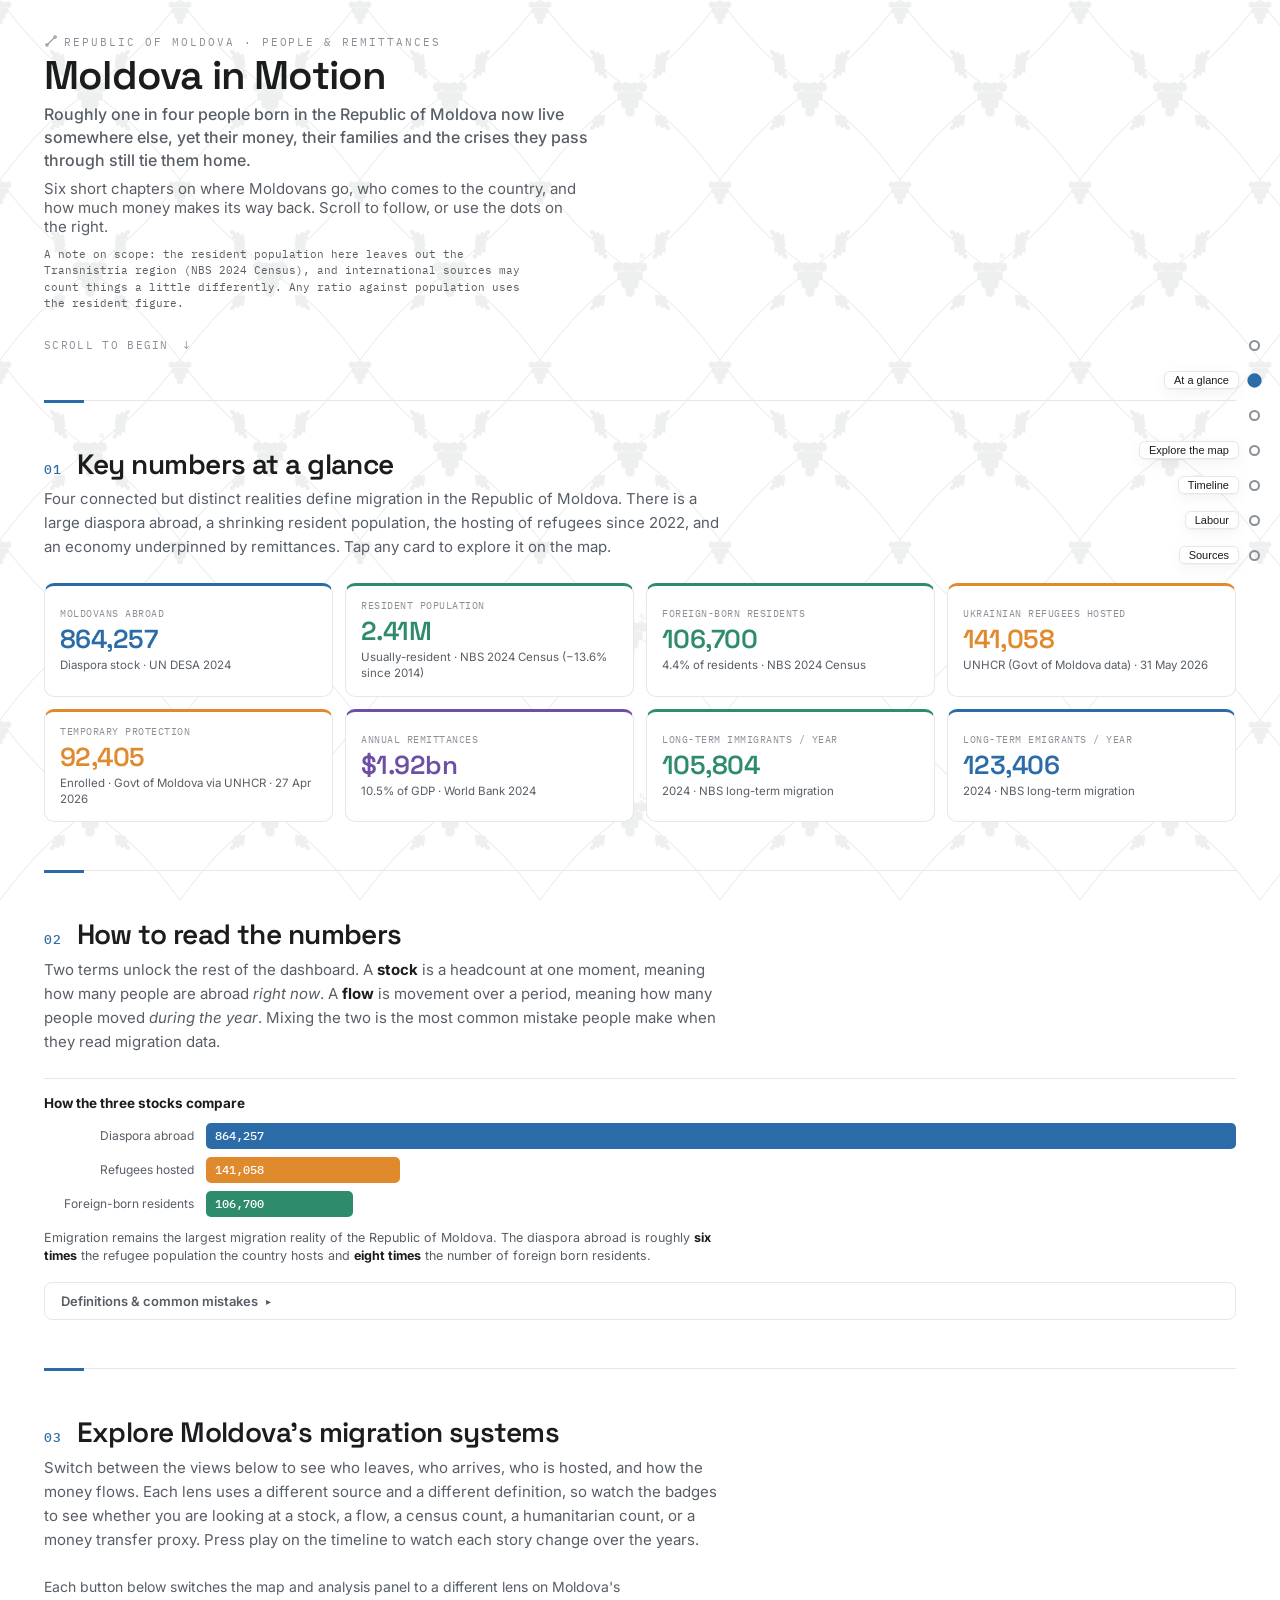
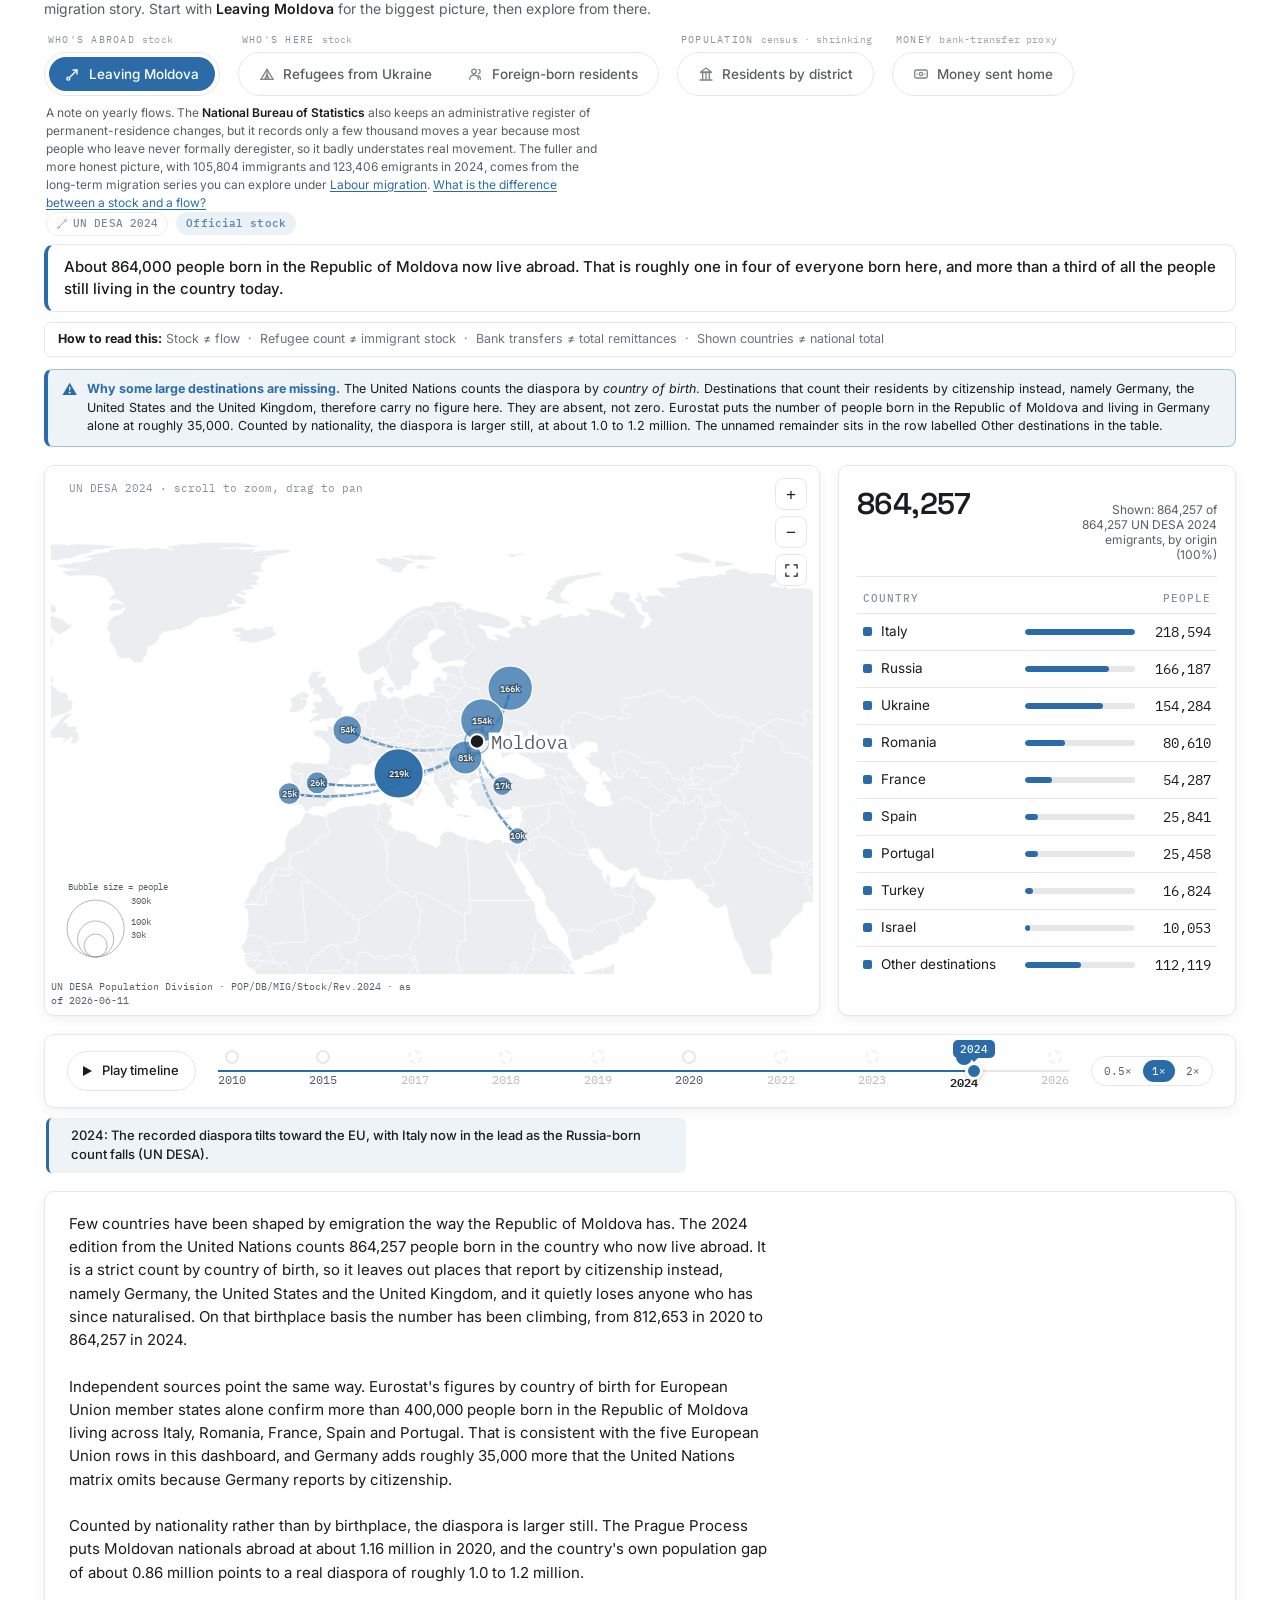
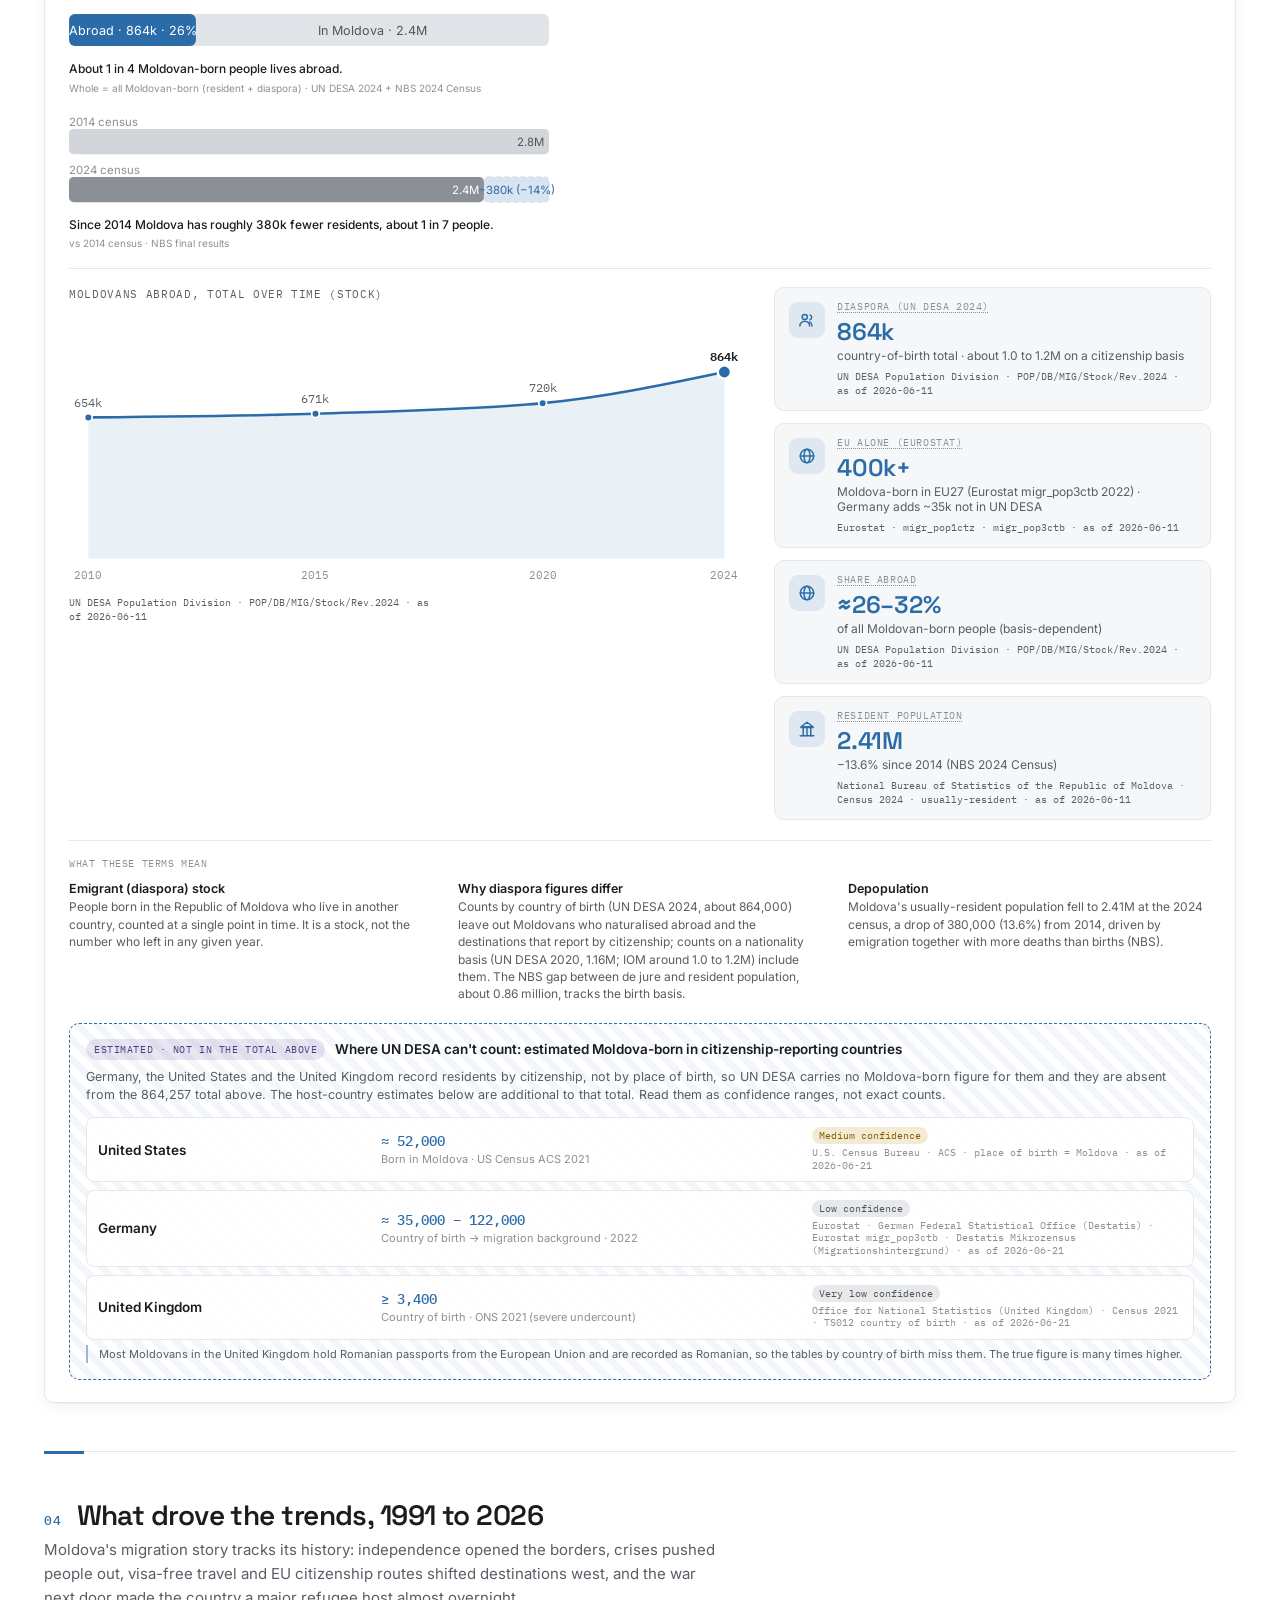
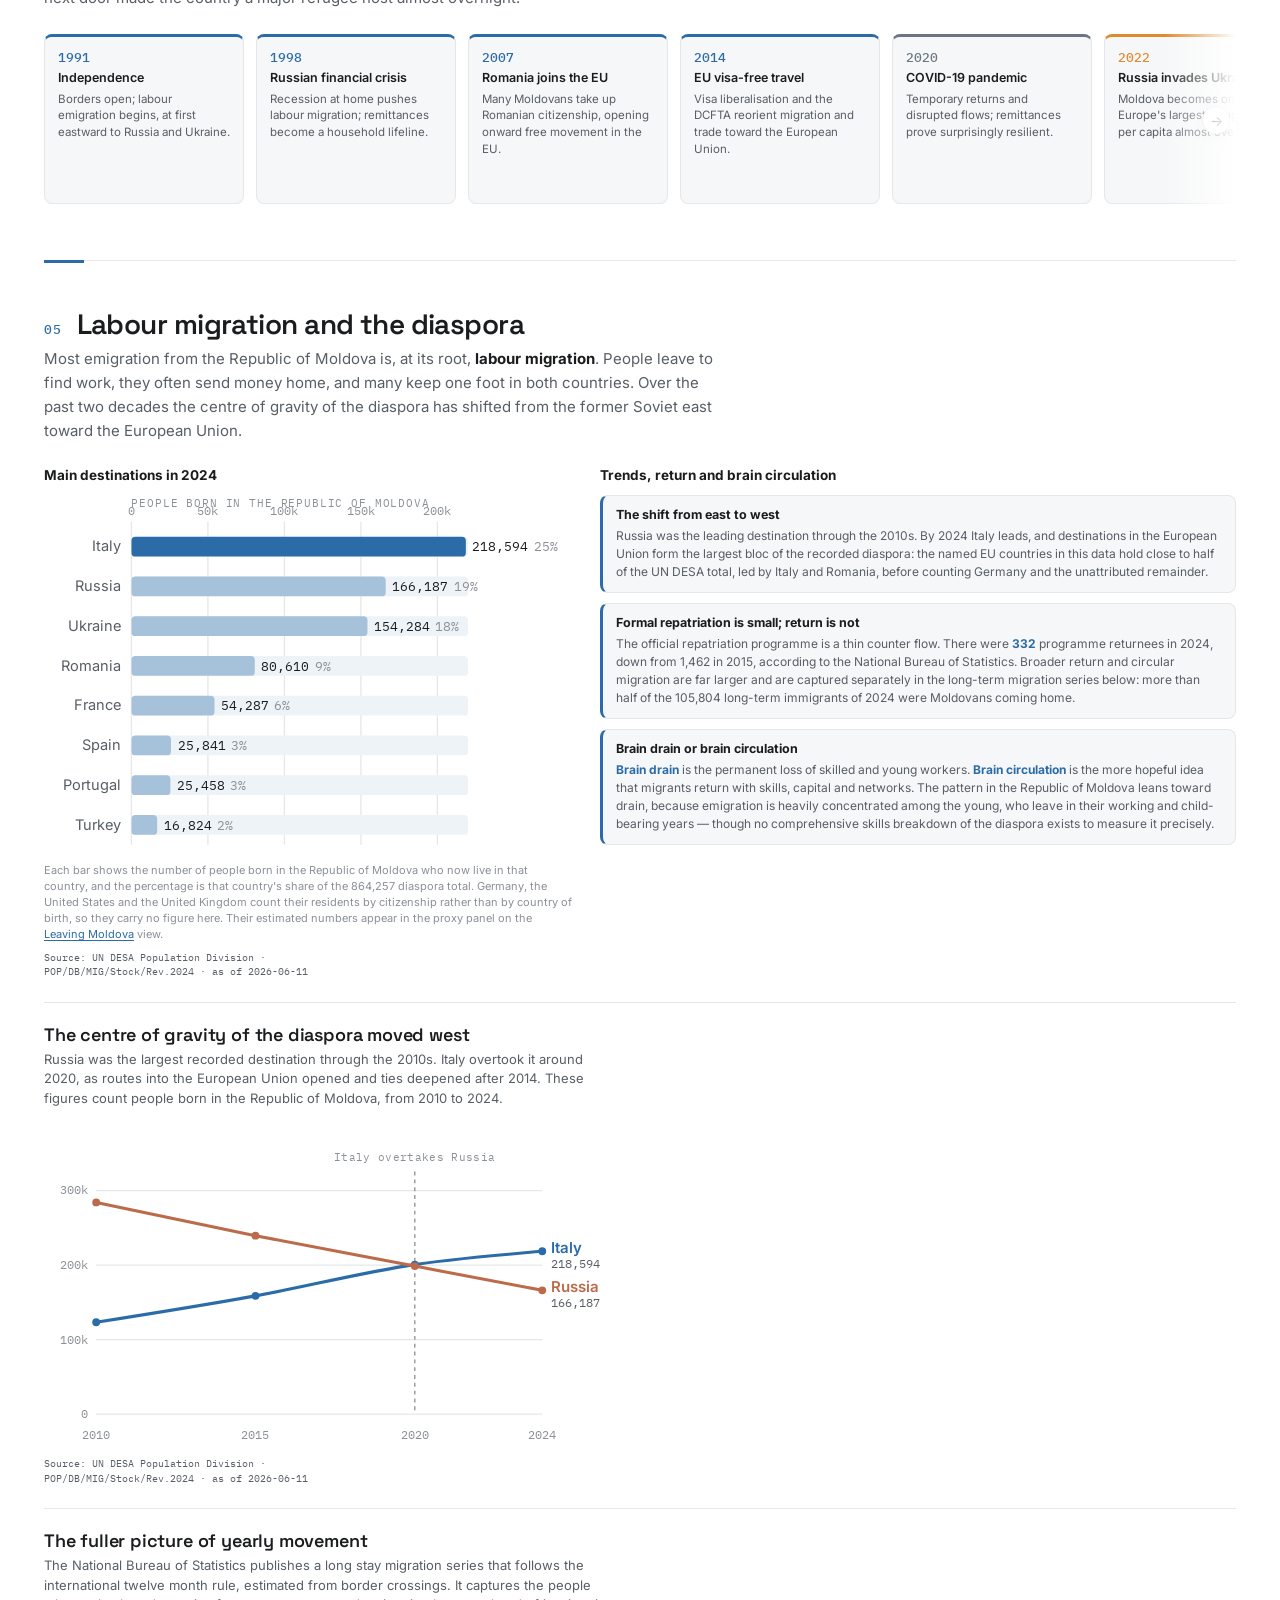
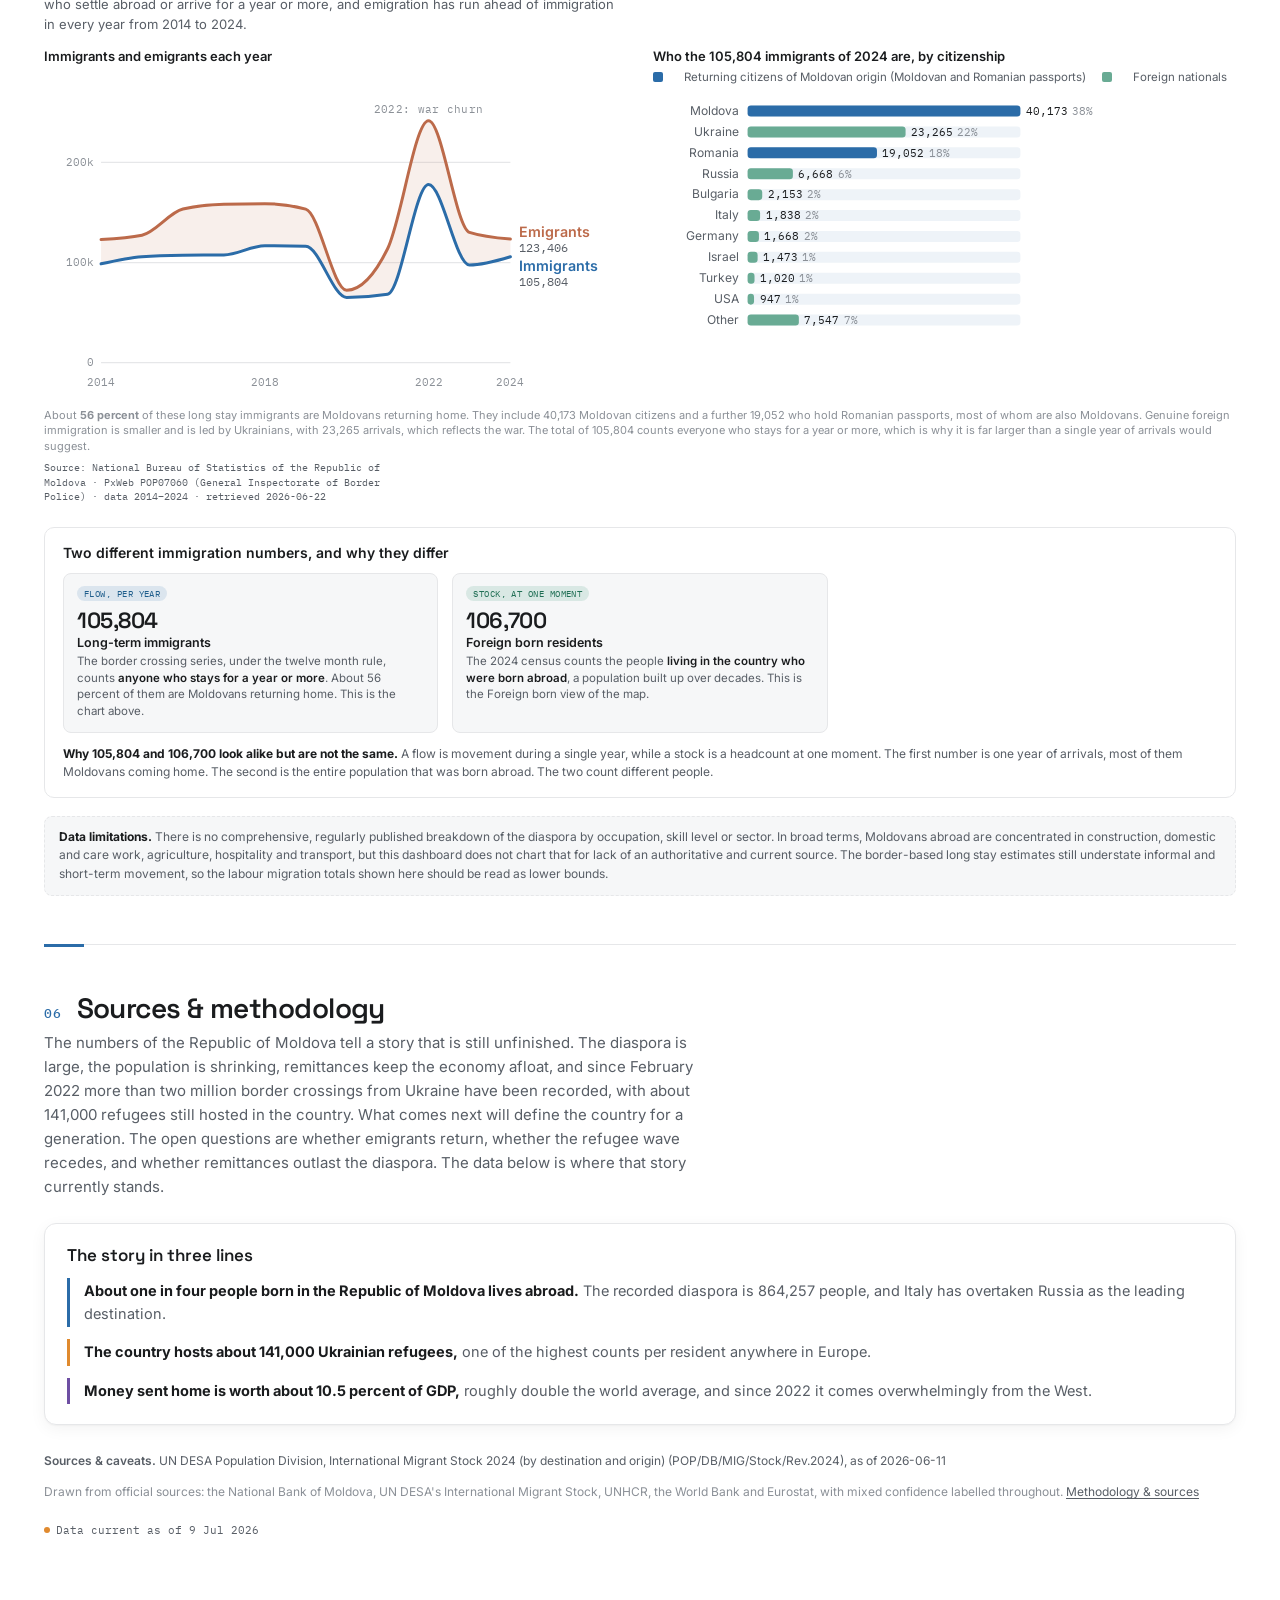
==== commit 965558da: "Fix refugee framing, EU-majority and return-migration wording per review - Refugee figures reworded " ====
--- a/index.html
+++ b/index.html
@@ -20,7 +20,7 @@
   <link rel="preconnect" href="https://fonts.gstatic.com" crossorigin />
   <link href="https://fonts.googleapis.com/css2?family=Space+Grotesk:wght@400;500;600&family=Inter:wght@400;500;600&family=IBM+Plex+Mono:wght@400;500&display=swap" rel="stylesheet" />
 
-  <link rel="stylesheet" href="styles.css?v=20260707a" />
+  <link rel="stylesheet" href="styles.css?v=20260709a" />
 </head>
 <body>
 
@@ -142,7 +142,7 @@
           <div class="concept-card c-orange">
             <span class="concept-ico" data-ico="tent"></span>
             <h3>Refugees hosted</h3>
-            <p>People who <em>fled to the Republic of Moldova</em> and are protected here. The figure is <strong>141,058</strong> Ukrainians, recorded by UNHCR in May 2026. This is a humanitarian count, and it is not the same as the foreign born residents.</p>
+            <p>People who <em>fled to the Republic of Moldova</em> and are hosted there now. The figure is <strong>141,058</strong> Ukrainians, published by UNHCR in May 2026 from Government of the Republic of Moldova data. It is a humanitarian count of people present, spanning several legal statuses, and it is not the same as the foreign born residents — nor the far larger number who transited onward since 2022.</p>
           </div>
           <div class="concept-card c-grey">
             <span class="concept-ico" data-ico="route"></span>
@@ -308,7 +308,7 @@
         <span class="chapter-num">04</span>
         <h2 class="chapter-title">What drove the trends, 1991 to 2026</h2>
       </div>
-      <p class="chapter-intro reveal">Moldova's migration story tracks its history: independence opened the borders, crises pushed people out, EU ties pulled them west, and the war next door made the country a major refugee host almost overnight.</p>
+      <p class="chapter-intro reveal">Moldova's migration story tracks its history: independence opened the borders, crises pushed people out, visa-free travel and EU citizenship routes shifted destinations west, and the war next door made the country a major refugee host almost overnight.</p>
       <div class="strip-shell reveal" id="milestoneShell">
         <div class="milestone-strip" id="milestoneStrip"><!-- built by app.js --></div>
         <span class="strip-cue" aria-hidden="true">&rarr;</span>
@@ -335,15 +335,15 @@
             <div class="labour-cards">
               <div class="labour-card">
                 <h4>The shift from east to west</h4>
-                <p>Russia was the leading destination through the 2010s. By 2024 Italy leads, and the European Union as a whole holds the majority of the recorded diaspora.</p>
+                <p>Russia was the leading destination through the 2010s. By 2024 Italy leads, and destinations in the European Union form the largest bloc of the recorded diaspora: the named EU countries in this data hold close to half of the UN DESA total, led by Italy and Romania, before counting Germany and the unattributed remainder.</p>
               </div>
               <div class="labour-card">
-                <h4>Return migration is small</h4>
-                <p>Official repatriation is a thin counter flow. There were <strong>332</strong> returnees in 2024, down from 1,462 in 2015, according to the National Bureau of Statistics. Circular and seasonal returns are common, but they largely go unrecorded.</p>
+                <h4>Formal repatriation is small; return is not</h4>
+                <p>The official repatriation programme is a thin counter flow. There were <strong>332</strong> programme returnees in 2024, down from 1,462 in 2015, according to the National Bureau of Statistics. Broader return and circular migration are far larger and are captured separately in the long-term migration series below: more than half of the 105,804 long-term immigrants of 2024 were Moldovans coming home.</p>
               </div>
               <div class="labour-card">
                 <h4>Brain drain or brain circulation</h4>
-                <p><strong>Brain drain</strong> is the permanent loss of skilled and young workers. <strong>Brain circulation</strong> is the more hopeful idea that migrants return with skills, capital and networks. The Republic of Moldova leans toward drain, because emigration is heavily concentrated among the young, who leave in their working and child-bearing years.</p>
+                <p><strong>Brain drain</strong> is the permanent loss of skilled and young workers. <strong>Brain circulation</strong> is the more hopeful idea that migrants return with skills, capital and networks. The pattern in the Republic of Moldova leans toward drain, because emigration is heavily concentrated among the young, who leave in their working and child-bearing years — though no comprehensive skills breakdown of the diaspora exists to measure it precisely.</p>
               </div>
             </div>
           </div>
@@ -407,7 +407,7 @@
         <span class="chapter-num">06</span>
         <h2 class="chapter-title">Sources &amp; methodology</h2>
       </div>
-      <p class="chapter-intro reveal">The numbers of the Republic of Moldova tell a story that is still unfinished. The diaspora is large, the population is shrinking, remittances keep the economy afloat, and hundreds of thousands of Ukrainians have passed through in search of safety, of whom about 141,000 remain under protection. What comes next will define the country for a generation. The open questions are whether emigrants return, whether the refugee wave recedes, and whether remittances outlast the diaspora. The data below is where that story currently stands.</p>
+      <p class="chapter-intro reveal">The numbers of the Republic of Moldova tell a story that is still unfinished. The diaspora is large, the population is shrinking, remittances keep the economy afloat, and since February 2022 more than two million border crossings from Ukraine have been recorded, with about 141,000 refugees still hosted in the country. What comes next will define the country for a generation. The open questions are whether emigrants return, whether the refugee wave recedes, and whether remittances outlast the diaspora. The data below is where that story currently stands.</p>
 
       <!-- Closing recap: the three takeaways a reader should leave with -->
       <div class="story-recap reveal" aria-label="The story in three lines">
@@ -441,11 +441,11 @@
   <!-- Libraries & data (load order matters) -->
   <!-- d3 is vendored locally so the dashboard never depends on a CDN being
        reachable (a blocked CDN previously left the page blank). CDN is a fallback. -->
-  <script src="d3.v7.min.js?v=20260707a"></script>
+  <script src="d3.v7.min.js?v=20260709a"></script>
   <script>window.d3 || document.write('<scr' + 'ipt src="https://cdn.jsdelivr.net/npm/d3@7"><\/scr' + 'ipt>');</script>
-  <script src="world-data.js?v=20260707a"></script>
-  <script src="moldova-adm1.js?v=20260707a"></script>
-  <script src="data.js?v=20260707a"></script>
-  <script src="app.js?v=20260707a"></script>
+  <script src="world-data.js?v=20260709a"></script>
+  <script src="moldova-adm1.js?v=20260709a"></script>
+  <script src="data.js?v=20260709a"></script>
+  <script src="app.js?v=20260709a"></script>
 </body>
 </html>
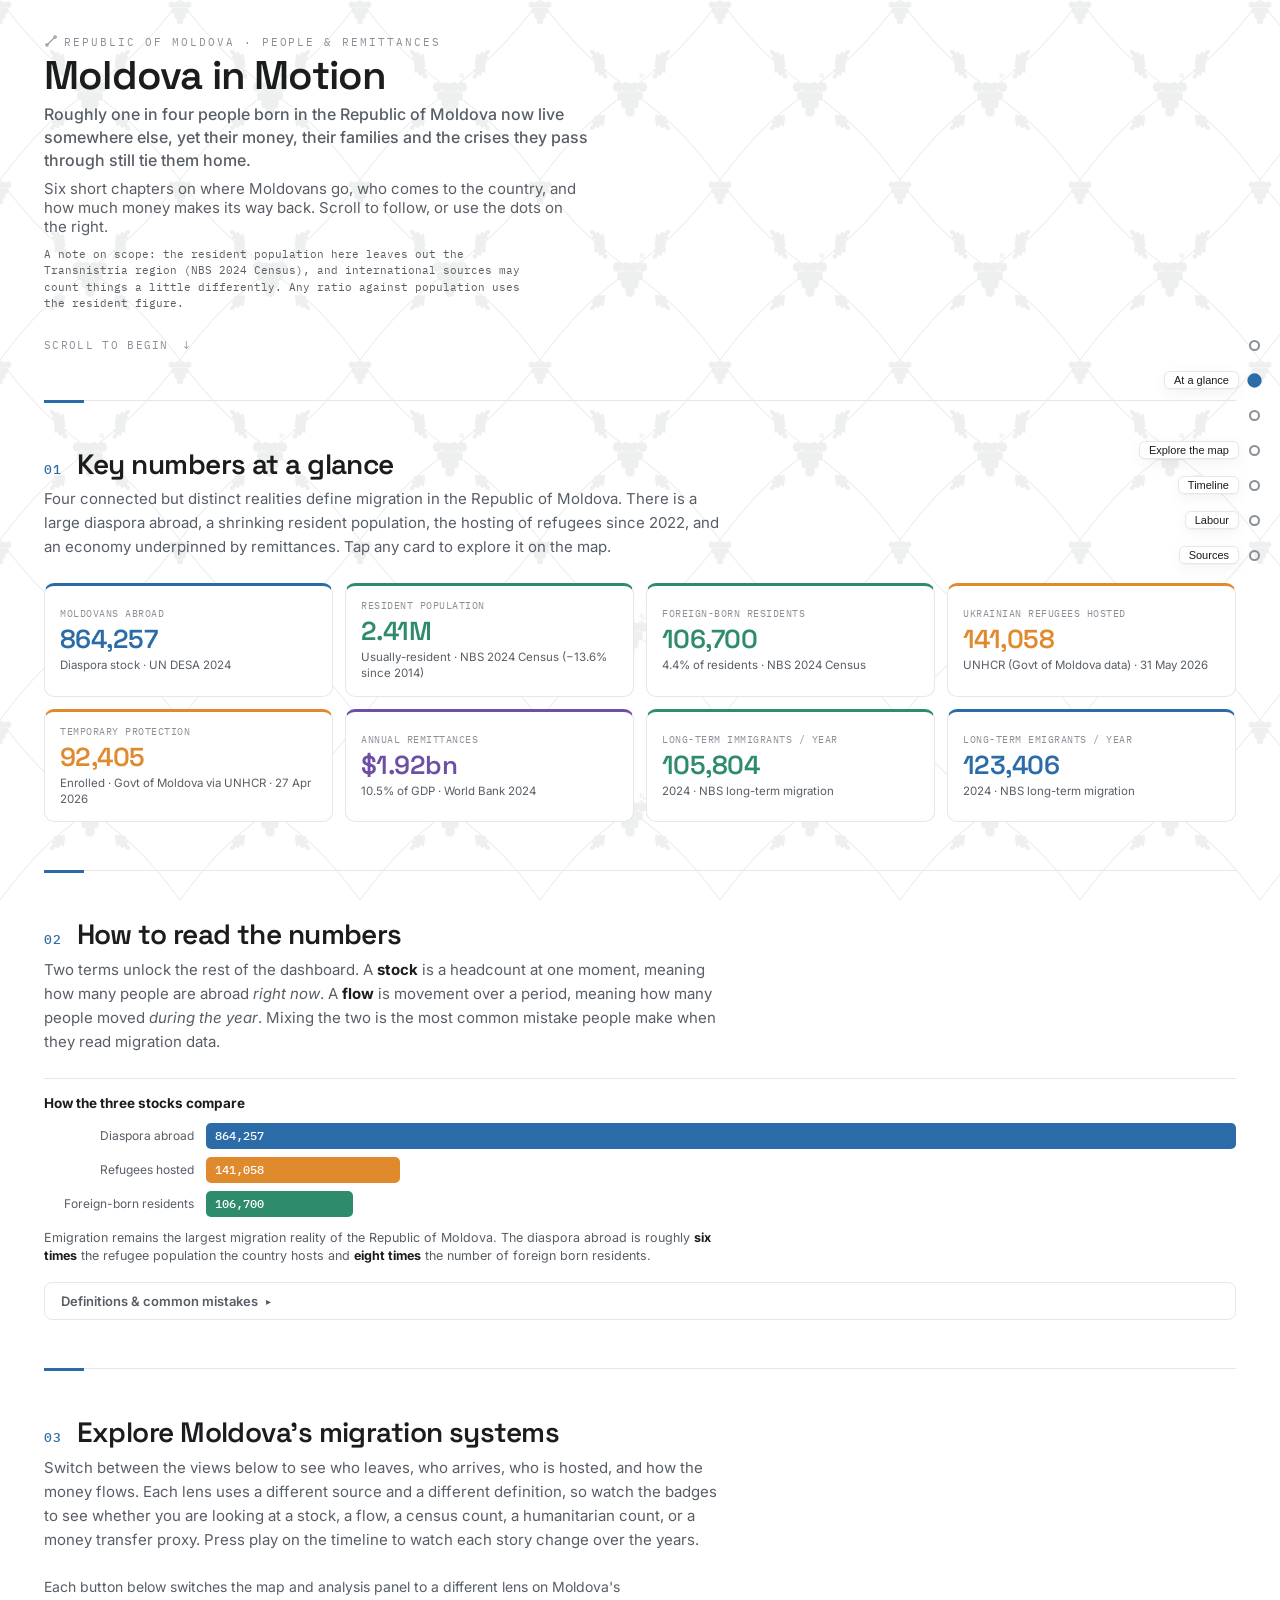
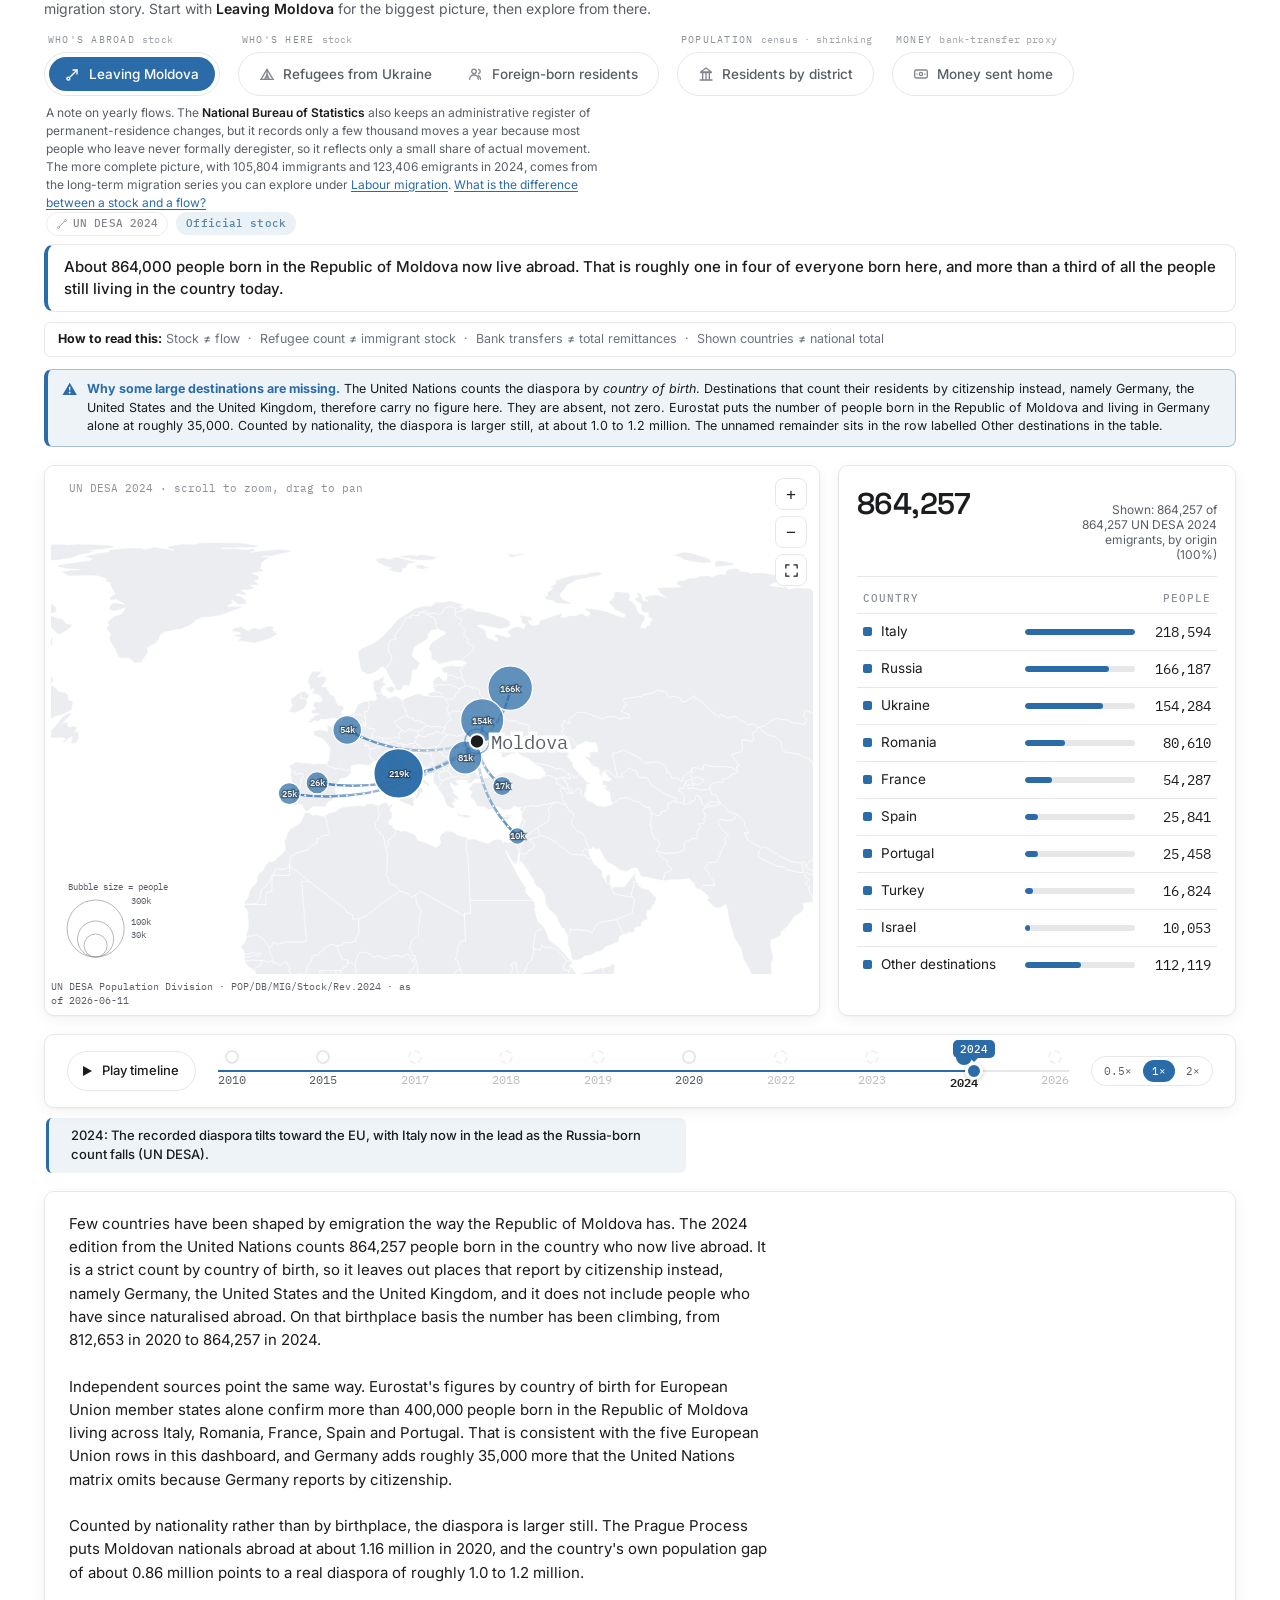
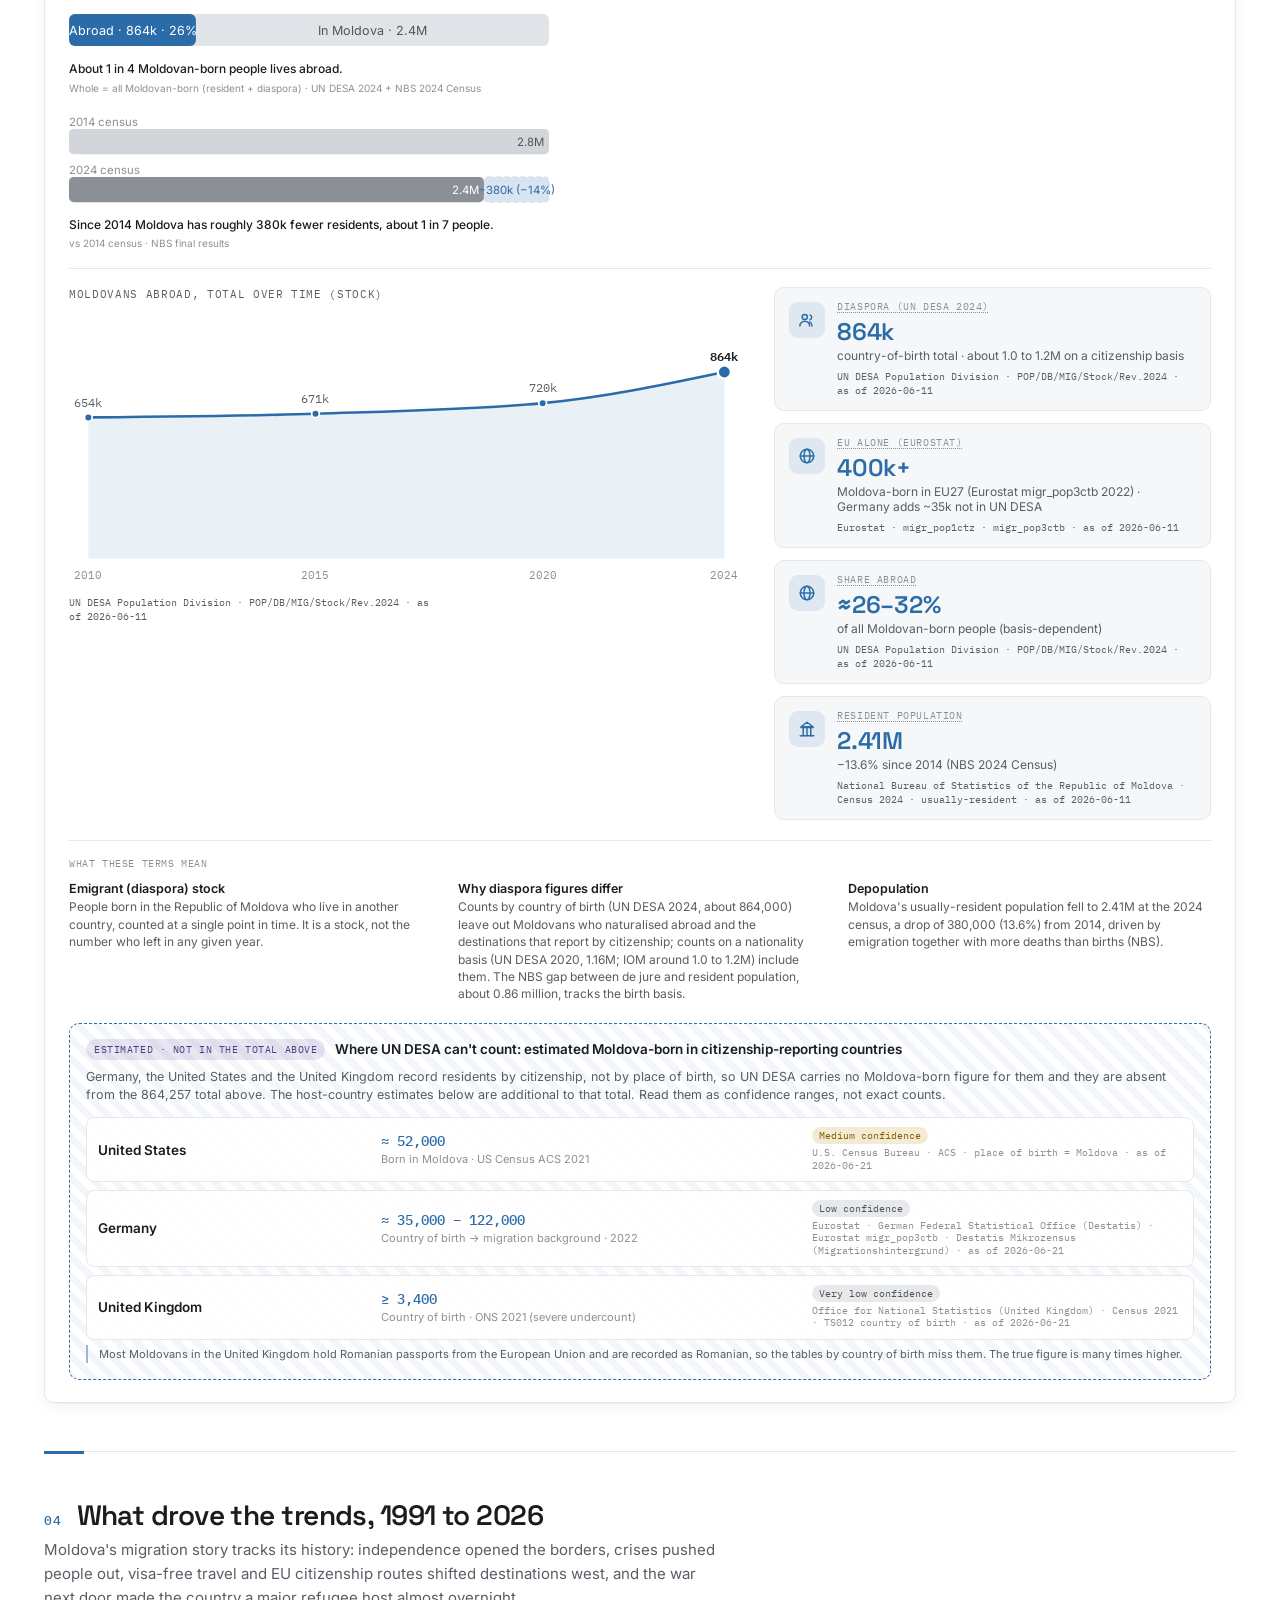
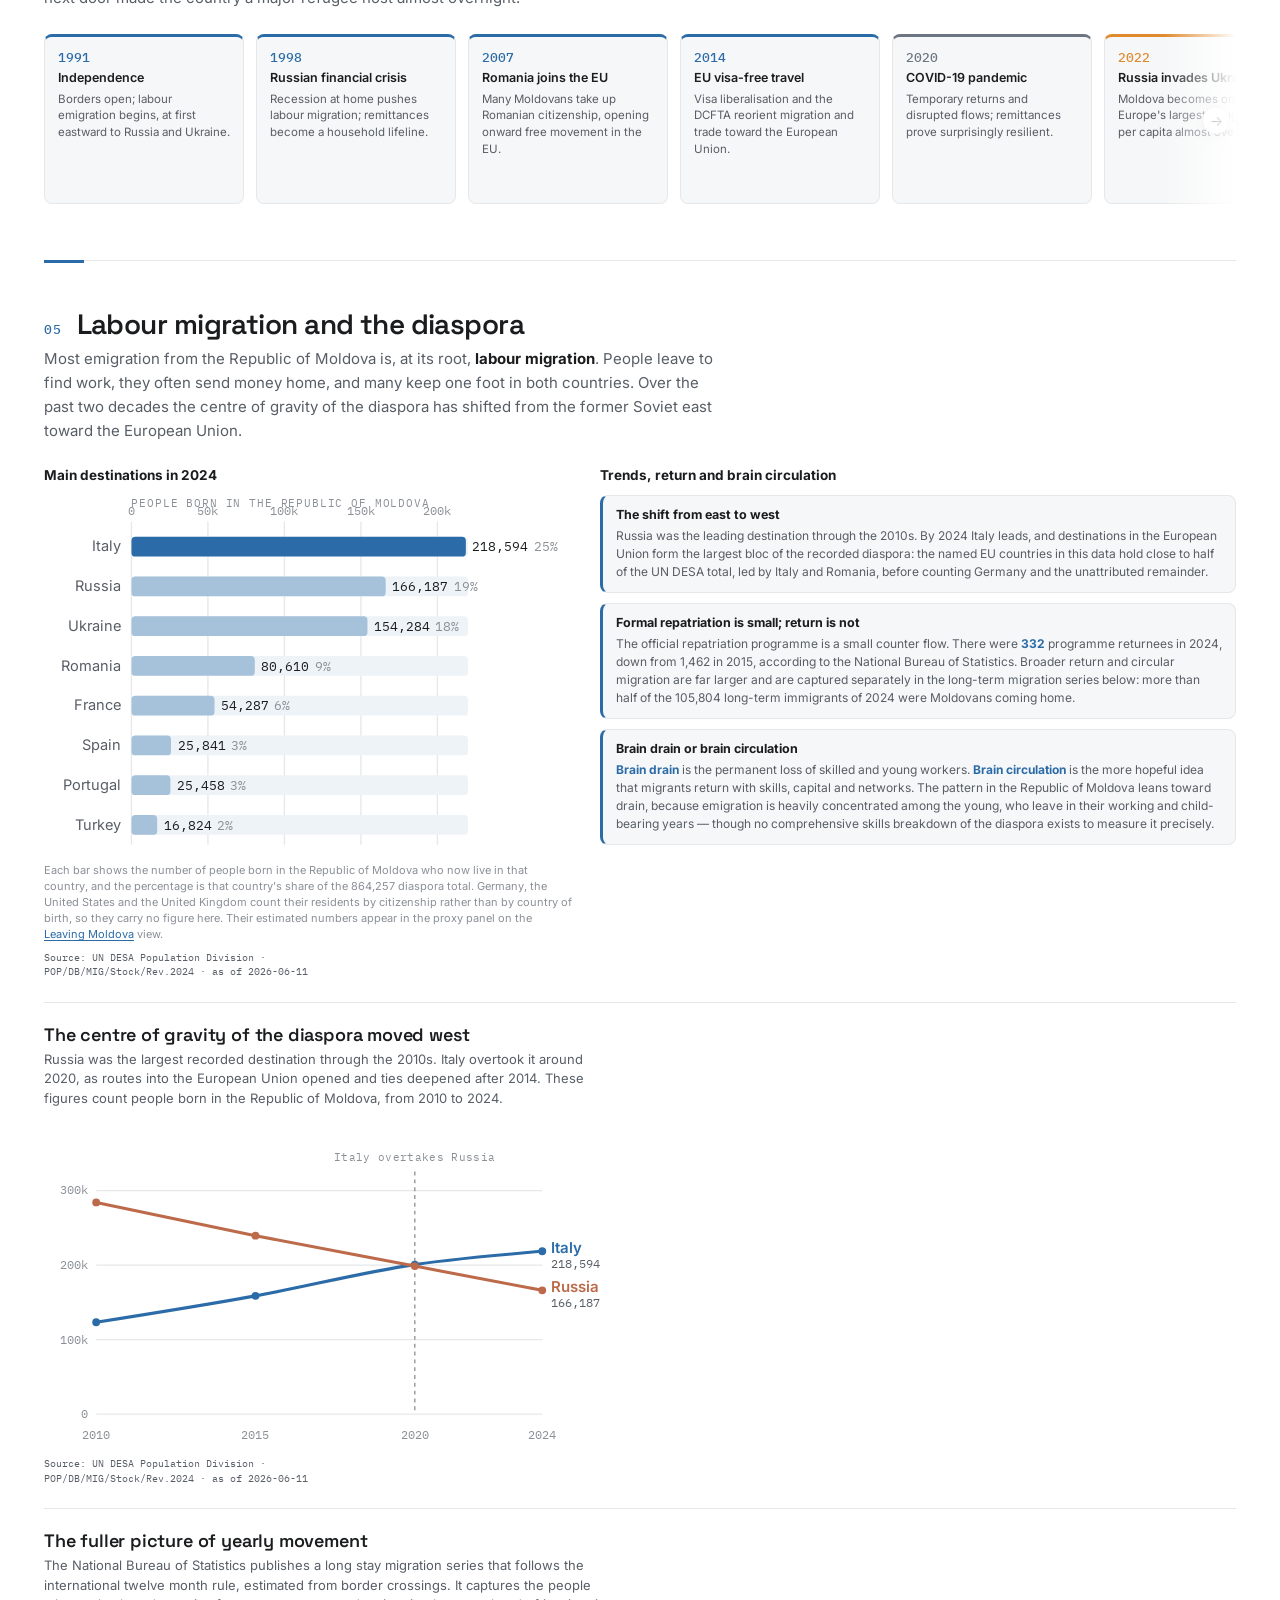
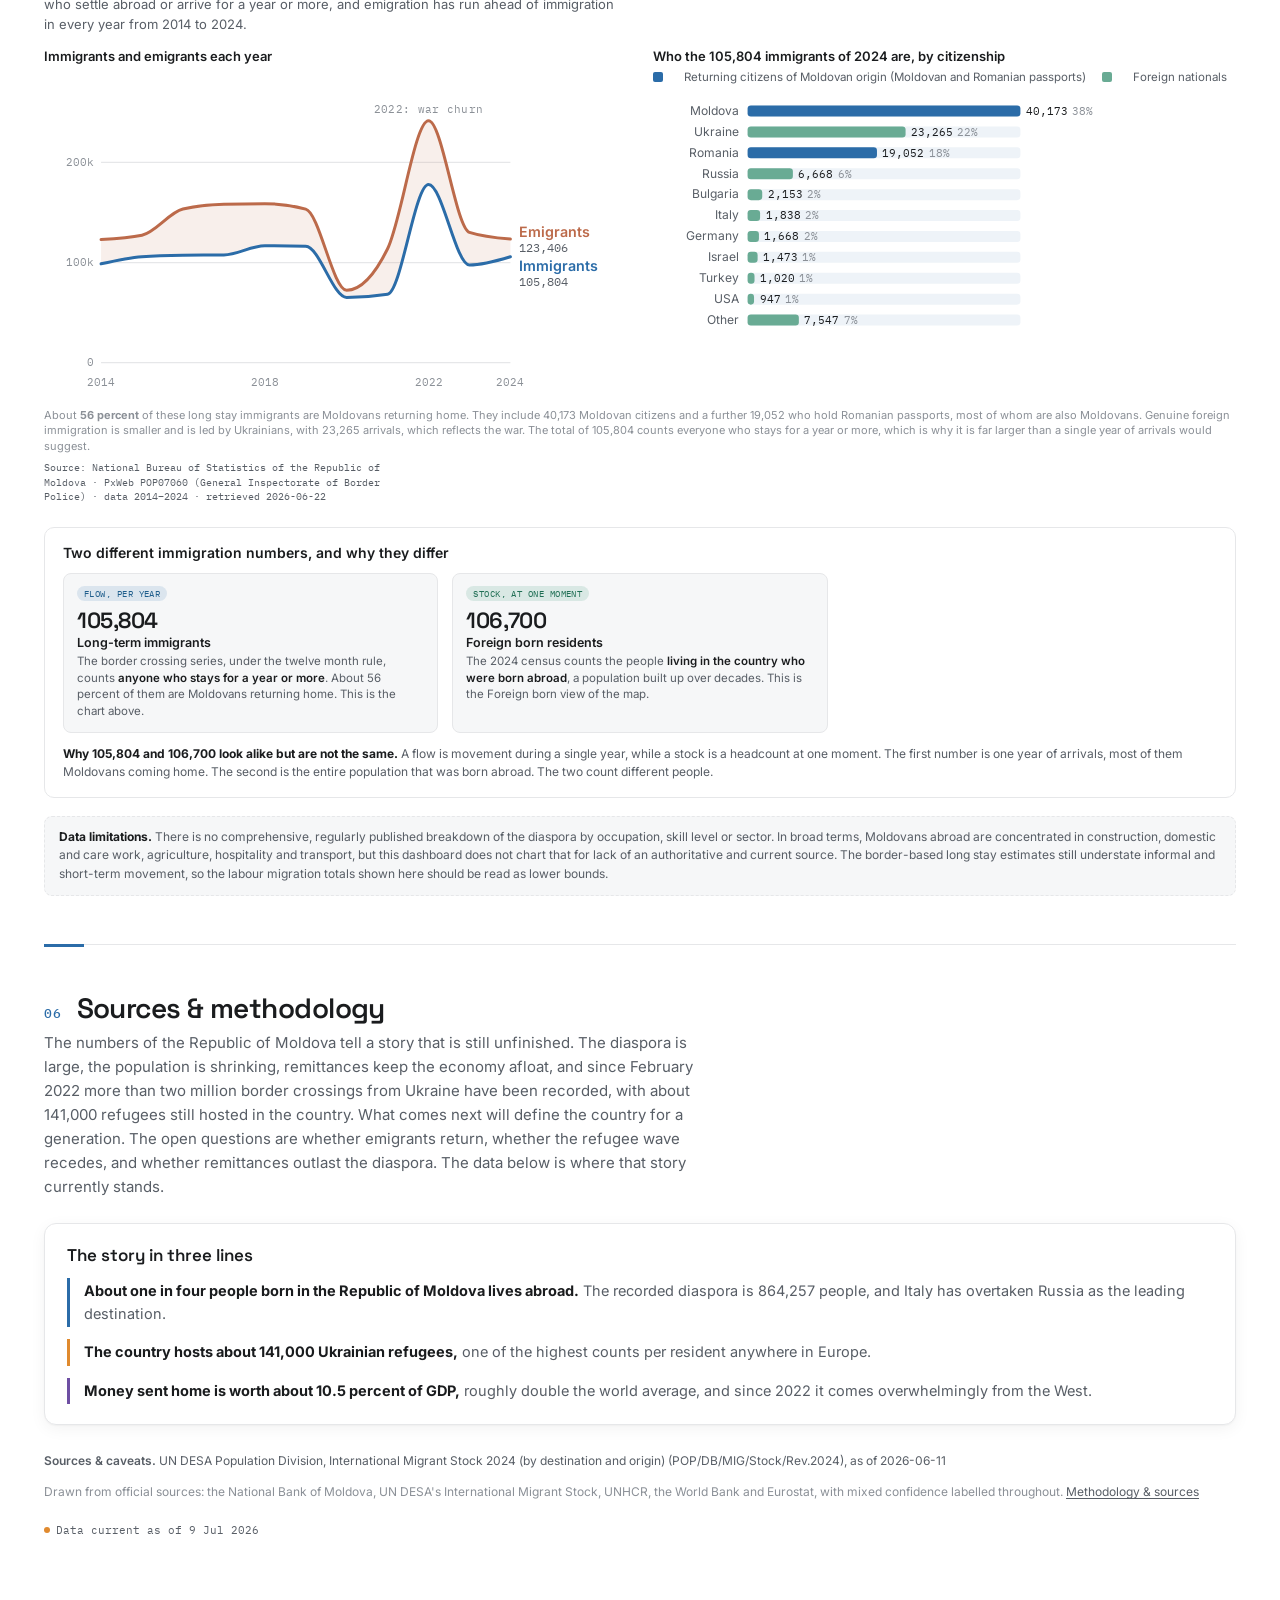
==== commit 99a15123: "Neutral, diplomatic phrasing for official-source limitations Remove judgmental wording about officia" ====
--- a/index.html
+++ b/index.html
@@ -10,7 +10,7 @@
   <meta property="og:title"       content="Moldova in Motion: migration and remittances" />
   <meta property="og:description" content="One in four people born in the Republic of Moldova now live abroad. Six short data chapters on where Moldovans go, who arrives, and how much money flows back home." />
   <meta property="og:url"         content="https://esaritas.github.io/-moldova-migration-dashboard/" />
-  <meta property="og:image"       content="https://esaritas.github.io/-moldova-migration-dashboard/og-preview.png" />
+  <meta property="og:image"       content="https://esaritas.github.io/-moldova-migration-dashboard/og-preview.png?v=20260709" />
   <meta property="og:image:width"  content="1200" />
   <meta property="og:image:height" content="630" />
   <meta name="twitter:card"       content="summary_large_image" />
@@ -196,7 +196,7 @@
           </div>
         </div>
       </div>
-      <p class="modes-note">A note on yearly flows. The <strong>National Bureau of Statistics</strong> also keeps an administrative register of permanent-residence changes, but it records only a few thousand moves a year because most people who leave never formally deregister, so it badly understates real movement. The fuller and more honest picture, with 105,804 immigrants and 123,406 emigrants in 2024, comes from the long-term migration series you can explore under <a href="#ch-labour" class="jit-link">Labour migration</a>. <a href="#ch-concepts" class="jit-link">What is the difference between a stock and a flow?</a></p>
+      <p class="modes-note">A note on yearly flows. The <strong>National Bureau of Statistics</strong> also keeps an administrative register of permanent-residence changes, but it records only a few thousand moves a year because most people who leave never formally deregister, so it reflects only a small share of actual movement. The more complete picture, with 105,804 immigrants and 123,406 emigrants in 2024, comes from the long-term migration series you can explore under <a href="#ch-labour" class="jit-link">Labour migration</a>. <a href="#ch-concepts" class="jit-link">What is the difference between a stock and a flow?</a></p>
 
       <!-- Source/date + confidence badges for the active mode (built by app.js).
            Makes the vintage and reliability of each lens visible at point of use. -->
@@ -339,7 +339,7 @@
               </div>
               <div class="labour-card">
                 <h4>Formal repatriation is small; return is not</h4>
-                <p>The official repatriation programme is a thin counter flow. There were <strong>332</strong> programme returnees in 2024, down from 1,462 in 2015, according to the National Bureau of Statistics. Broader return and circular migration are far larger and are captured separately in the long-term migration series below: more than half of the 105,804 long-term immigrants of 2024 were Moldovans coming home.</p>
+                <p>The official repatriation programme is a small counter flow. There were <strong>332</strong> programme returnees in 2024, down from 1,462 in 2015, according to the National Bureau of Statistics. Broader return and circular migration are far larger and are captured separately in the long-term migration series below: more than half of the 105,804 long-term immigrants of 2024 were Moldovans coming home.</p>
               </div>
               <div class="labour-card">
                 <h4>Brain drain or brain circulation</h4>
